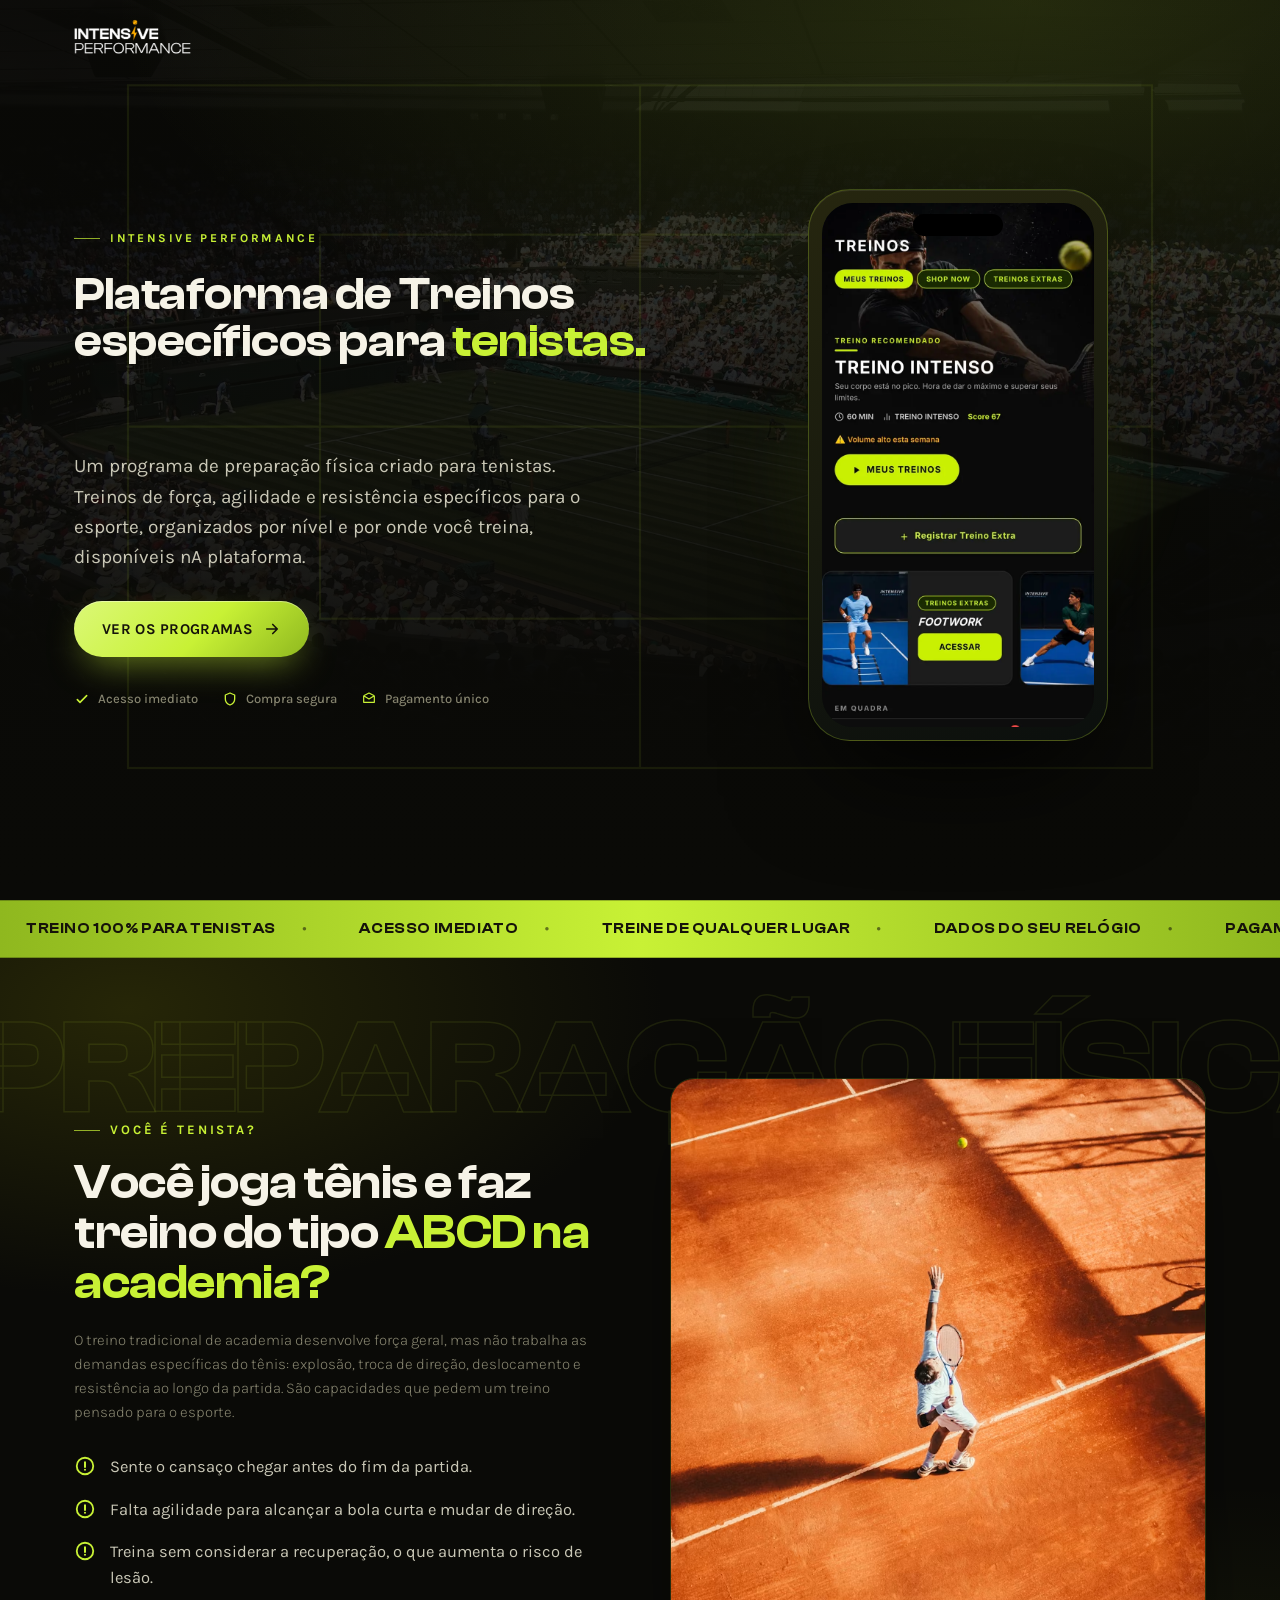
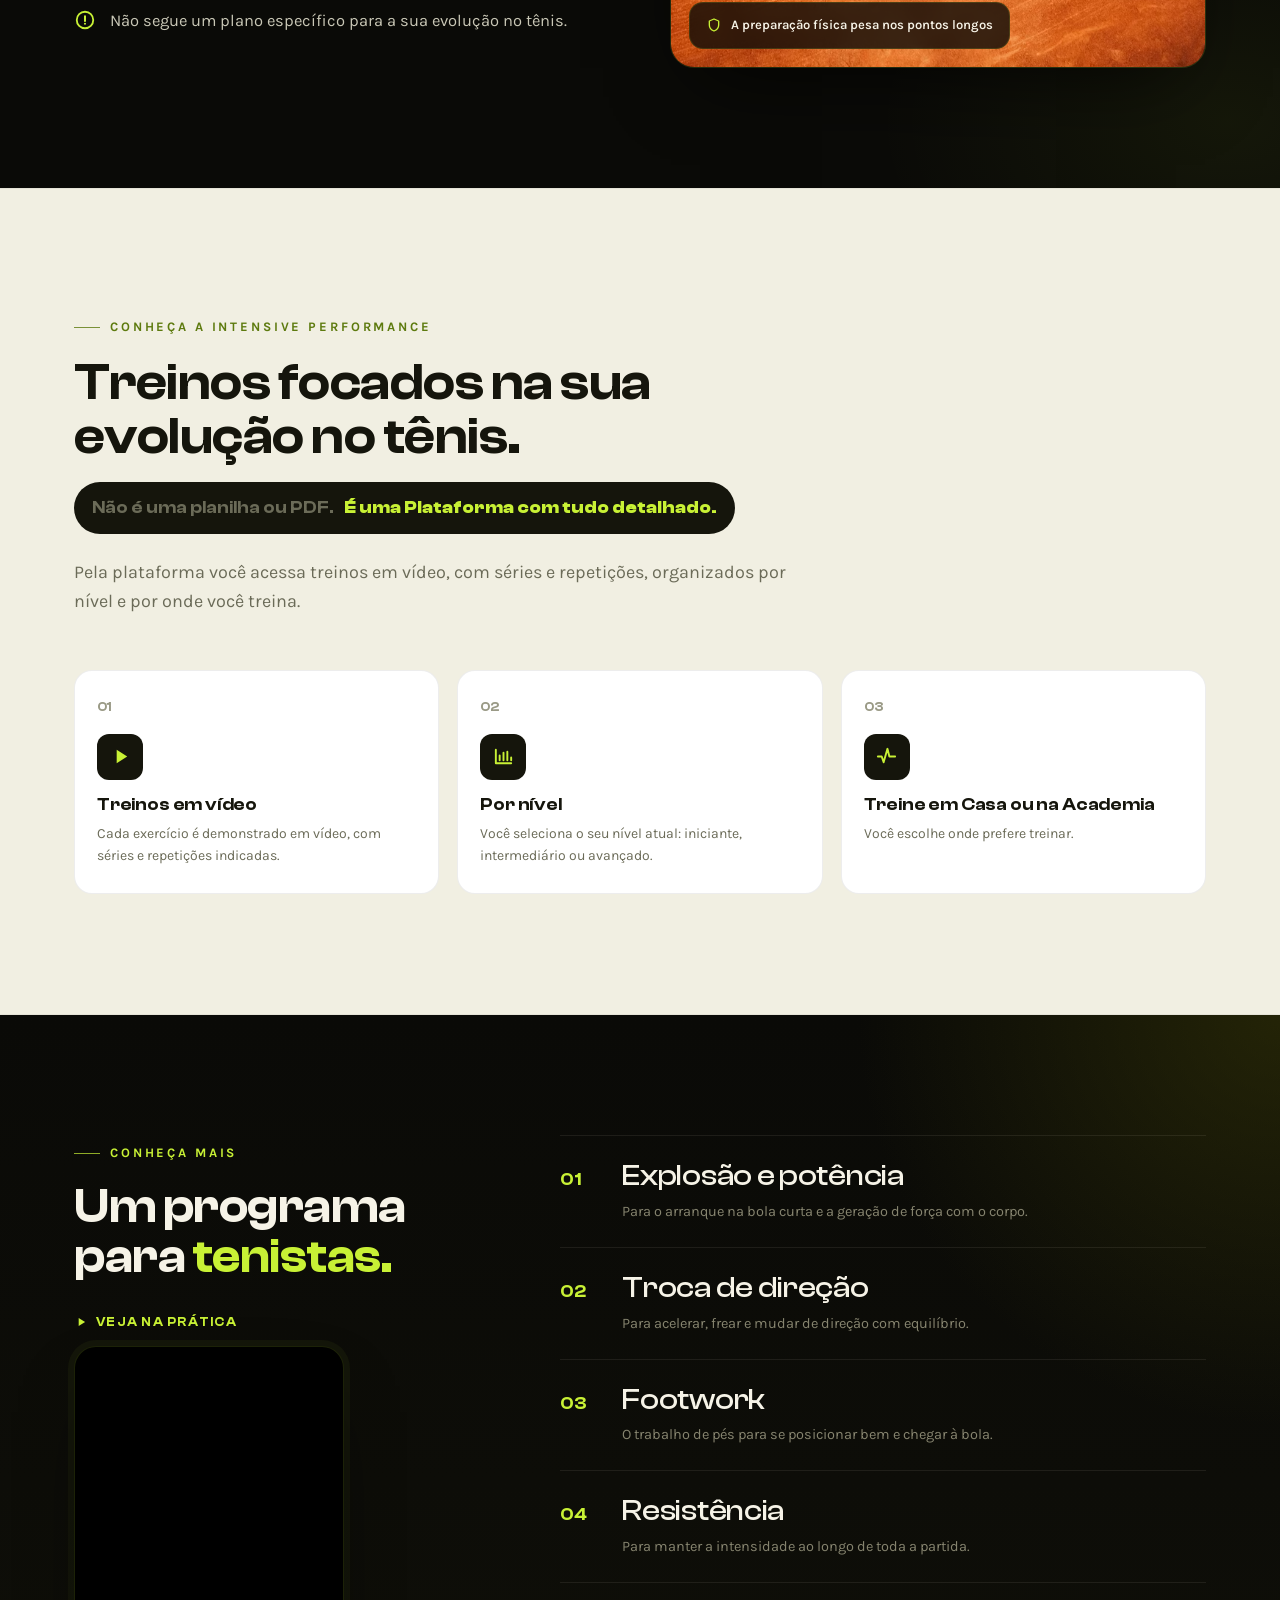
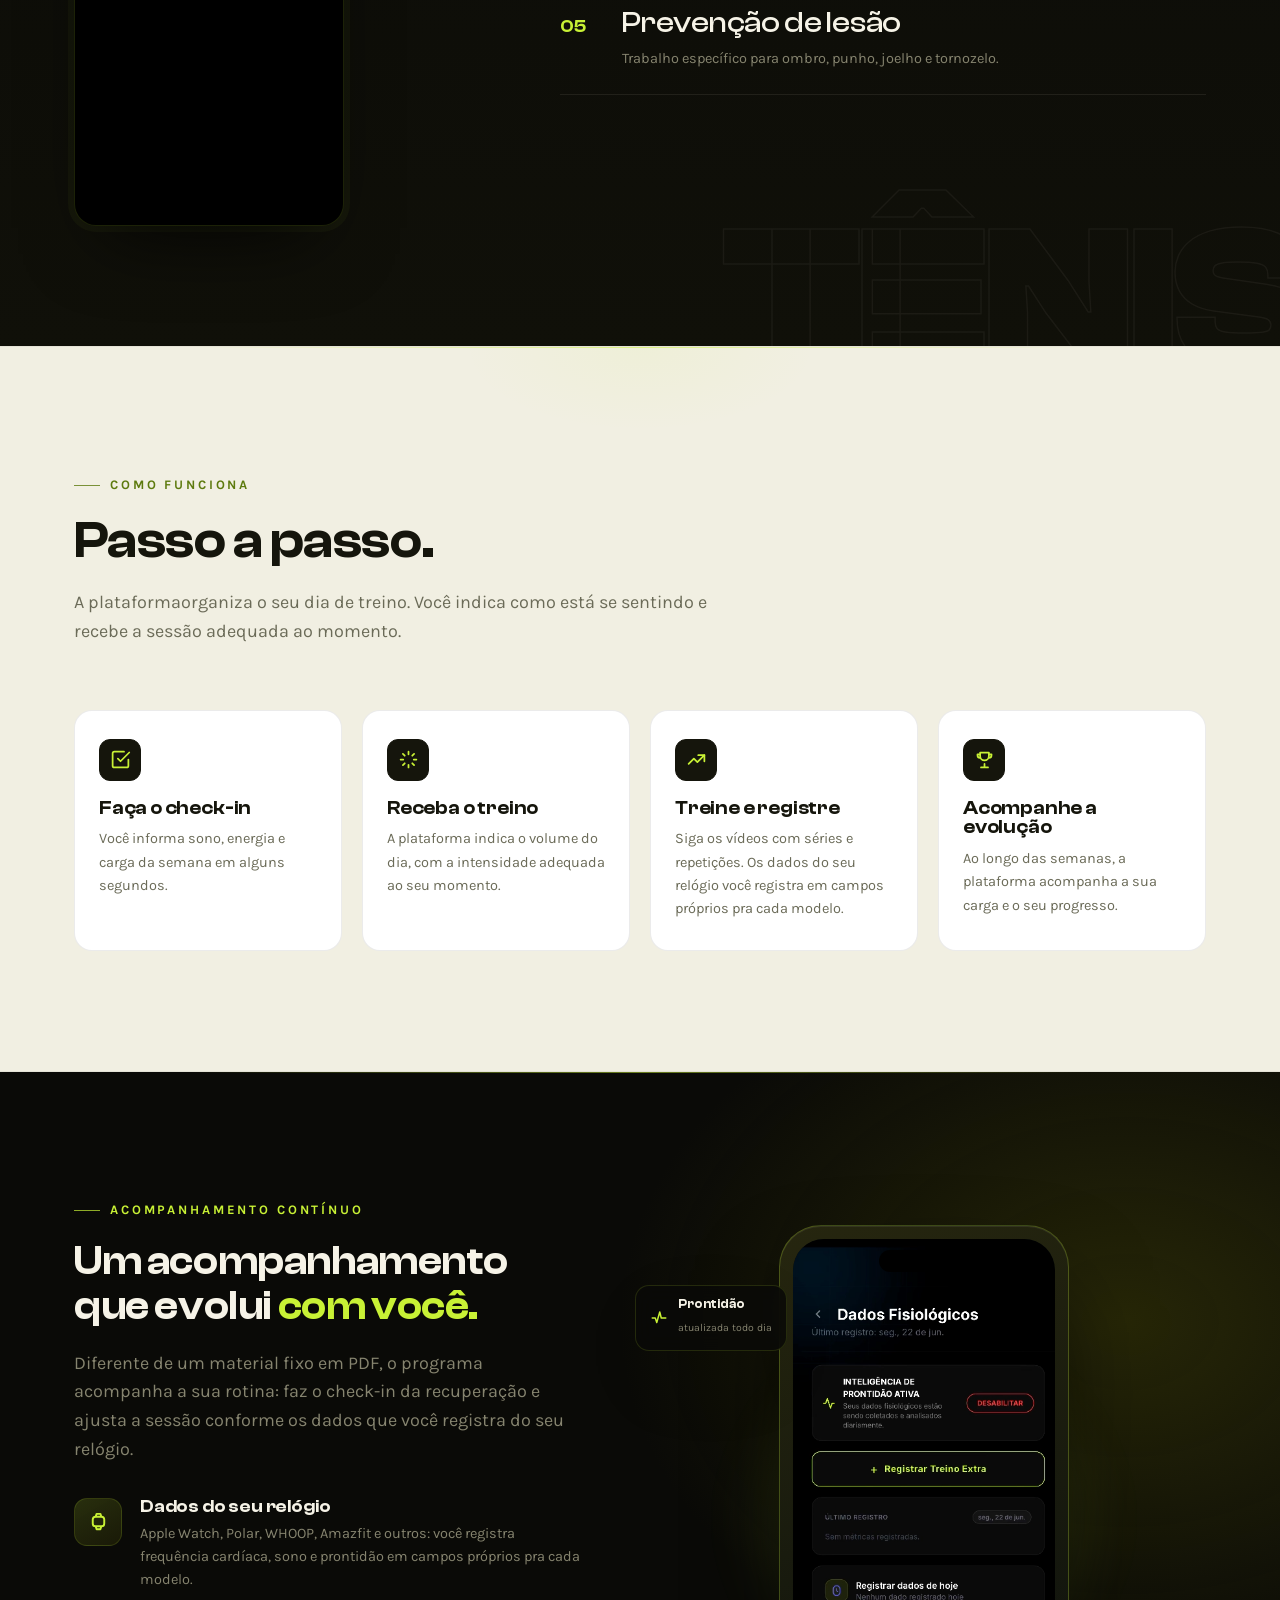
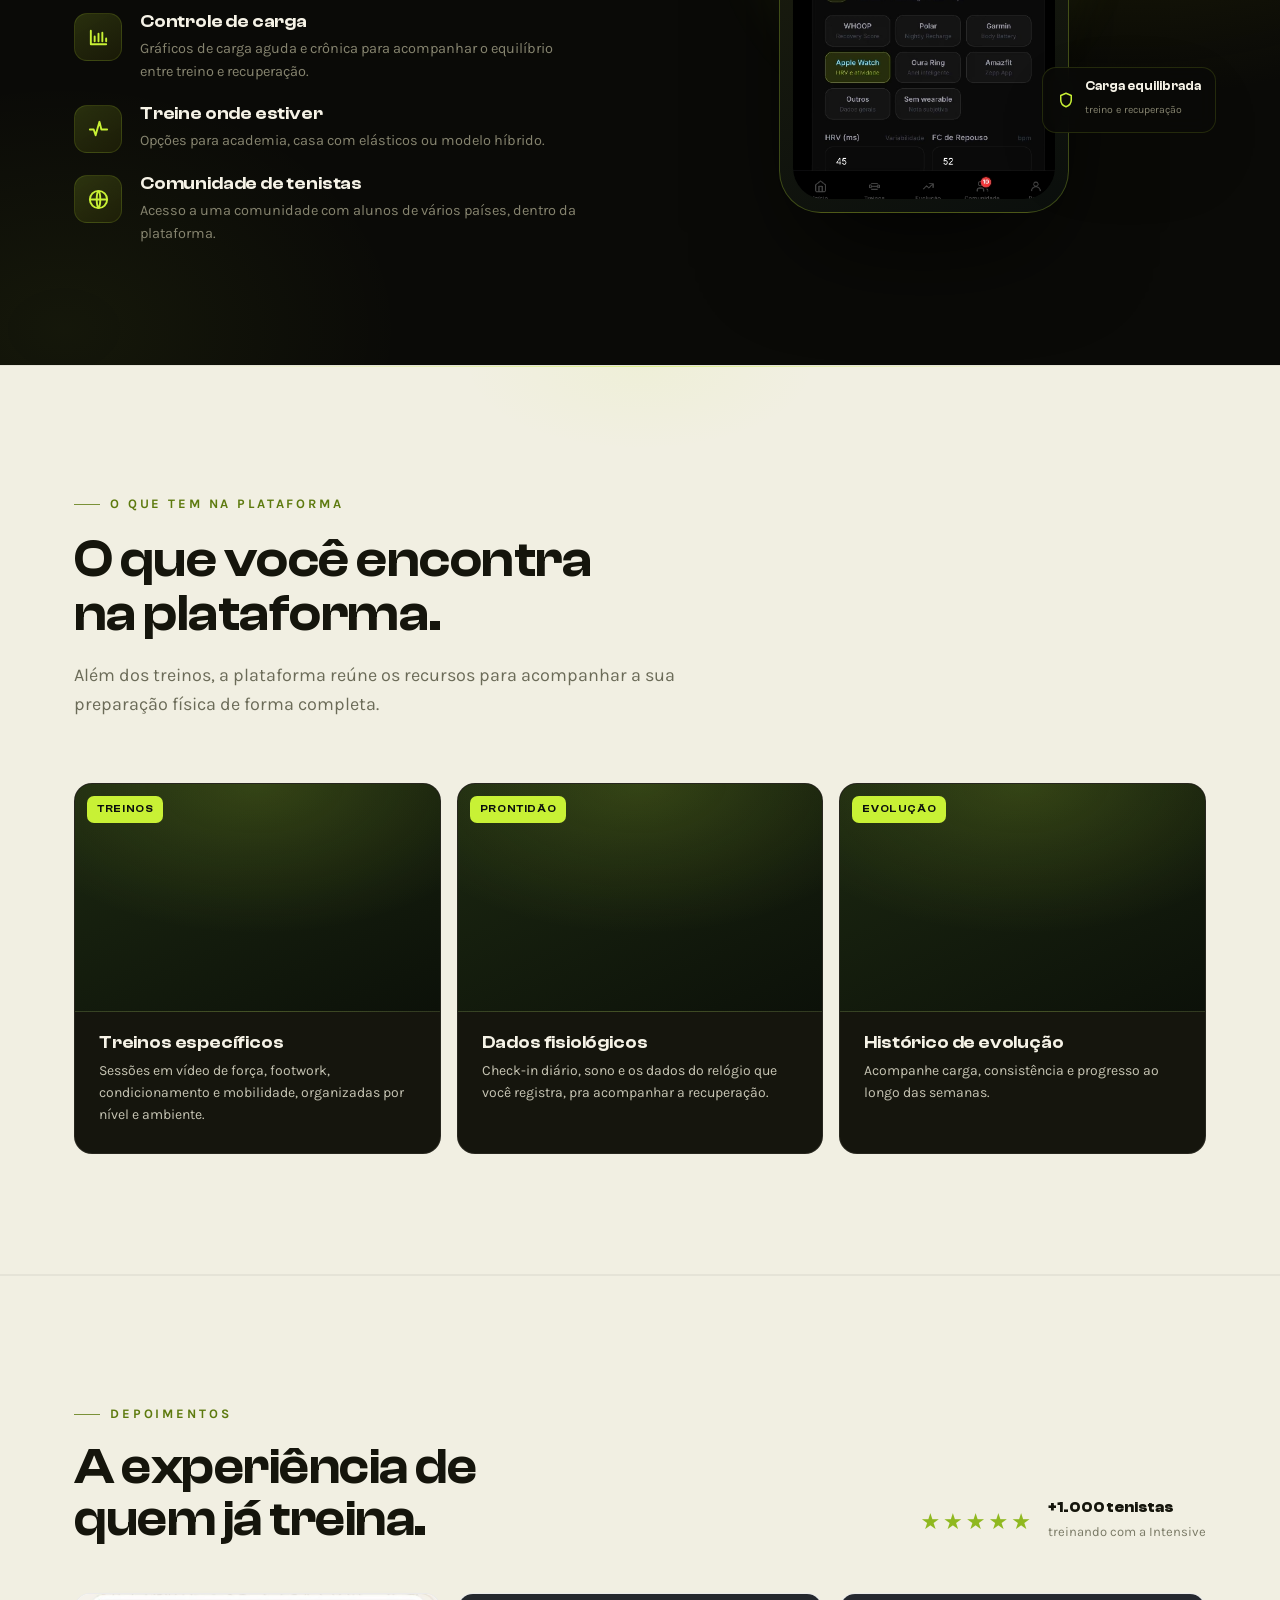
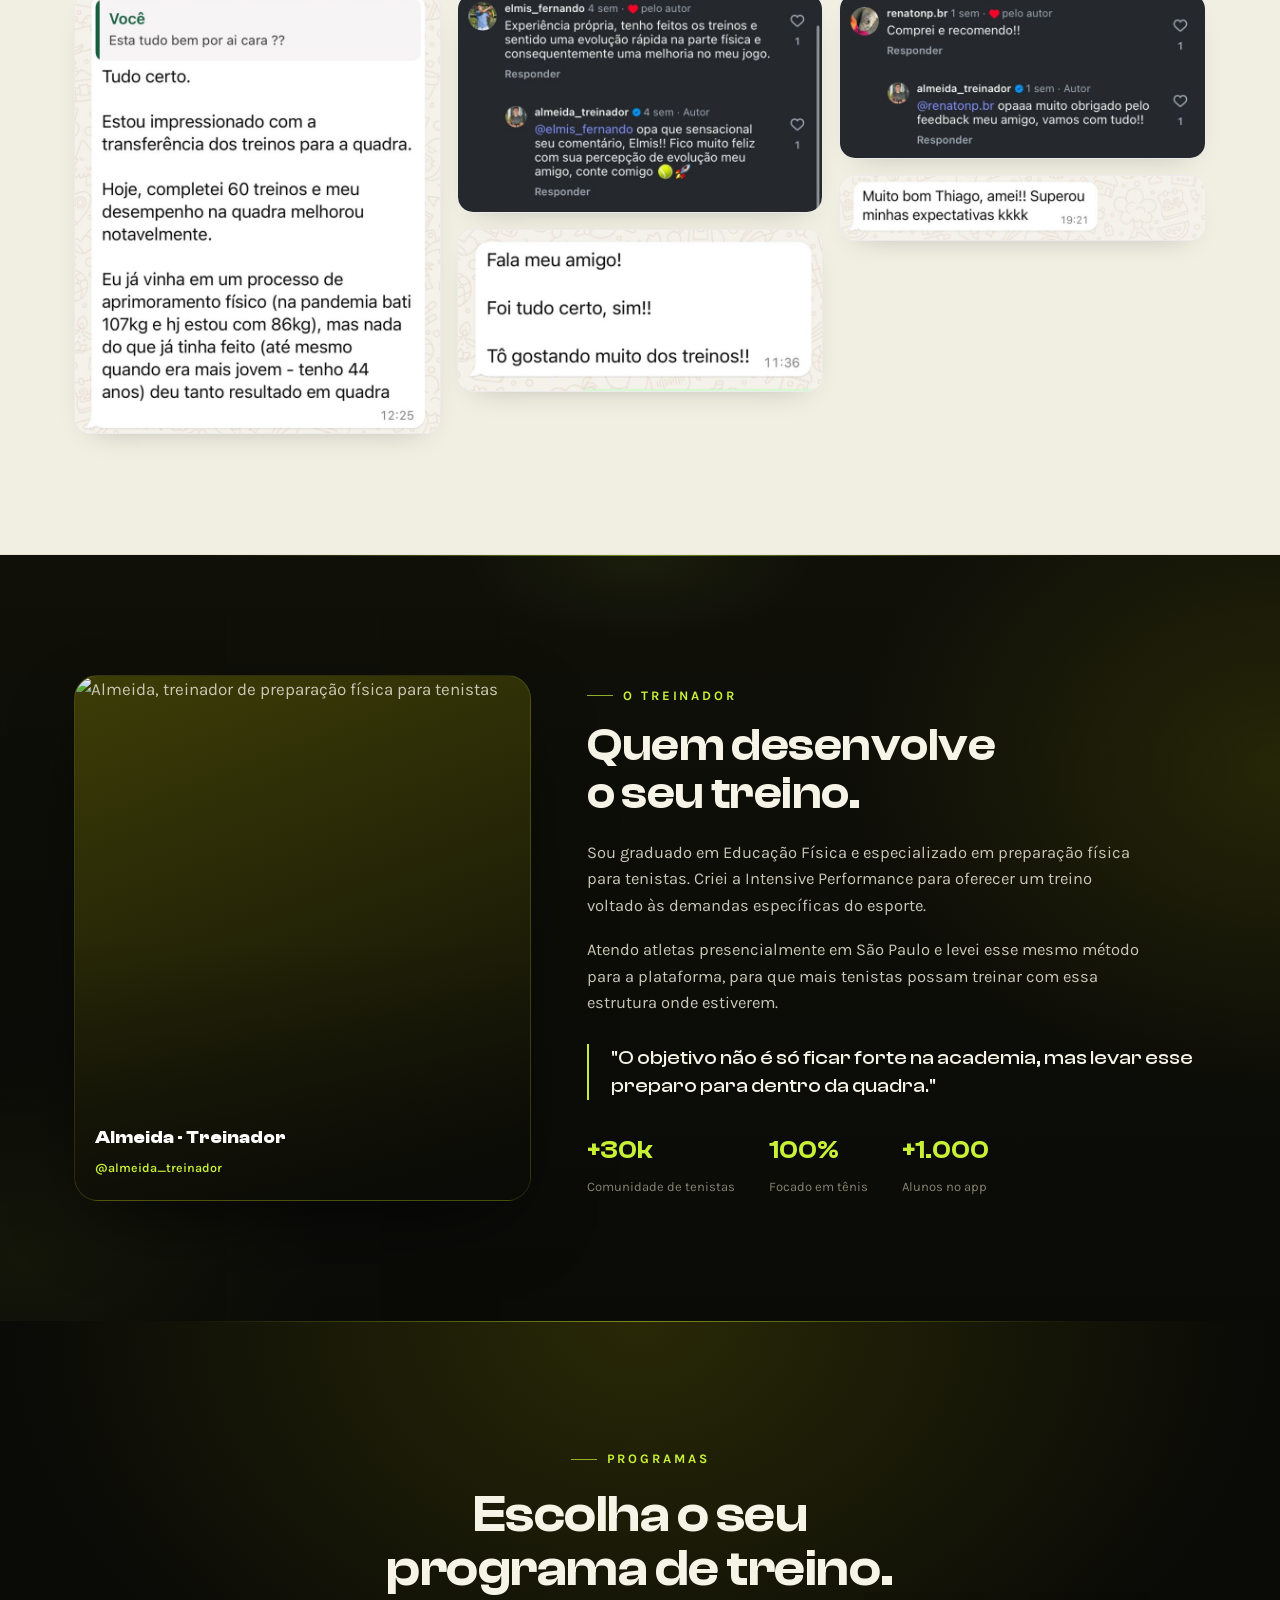
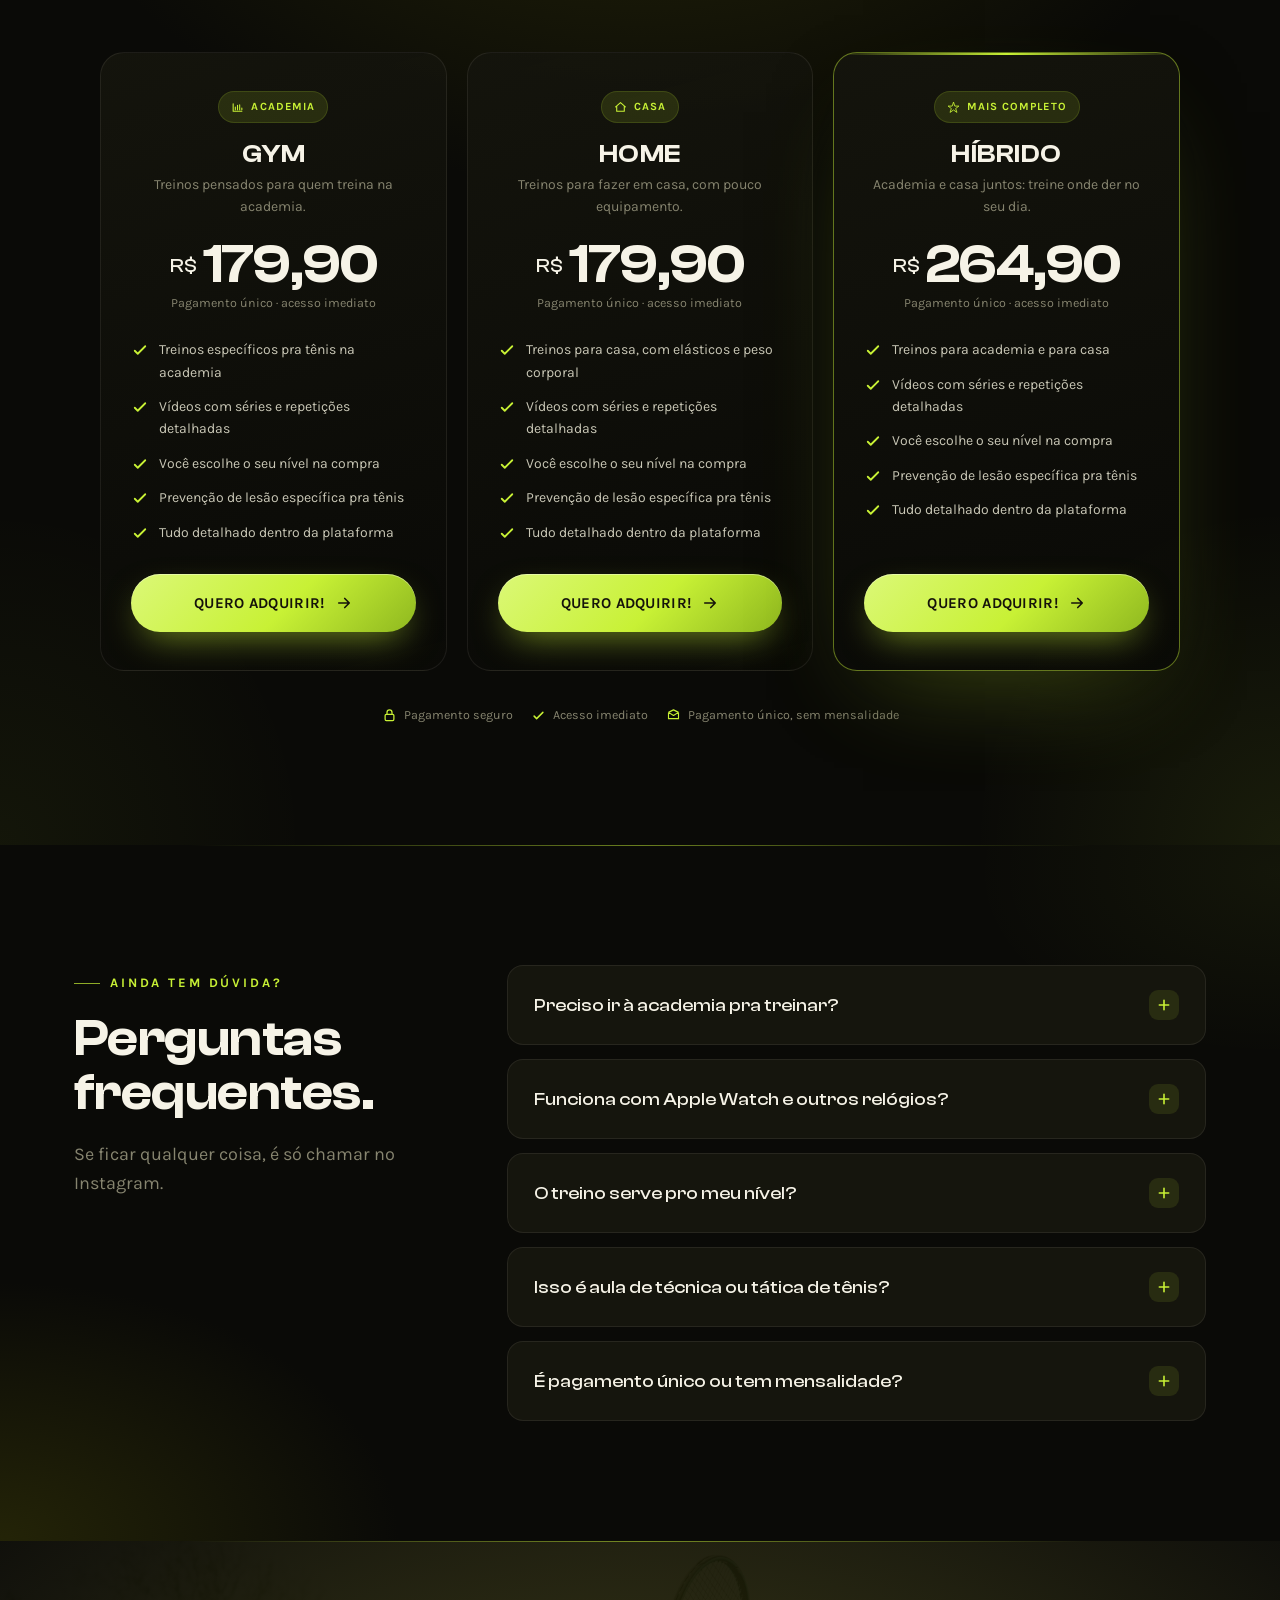
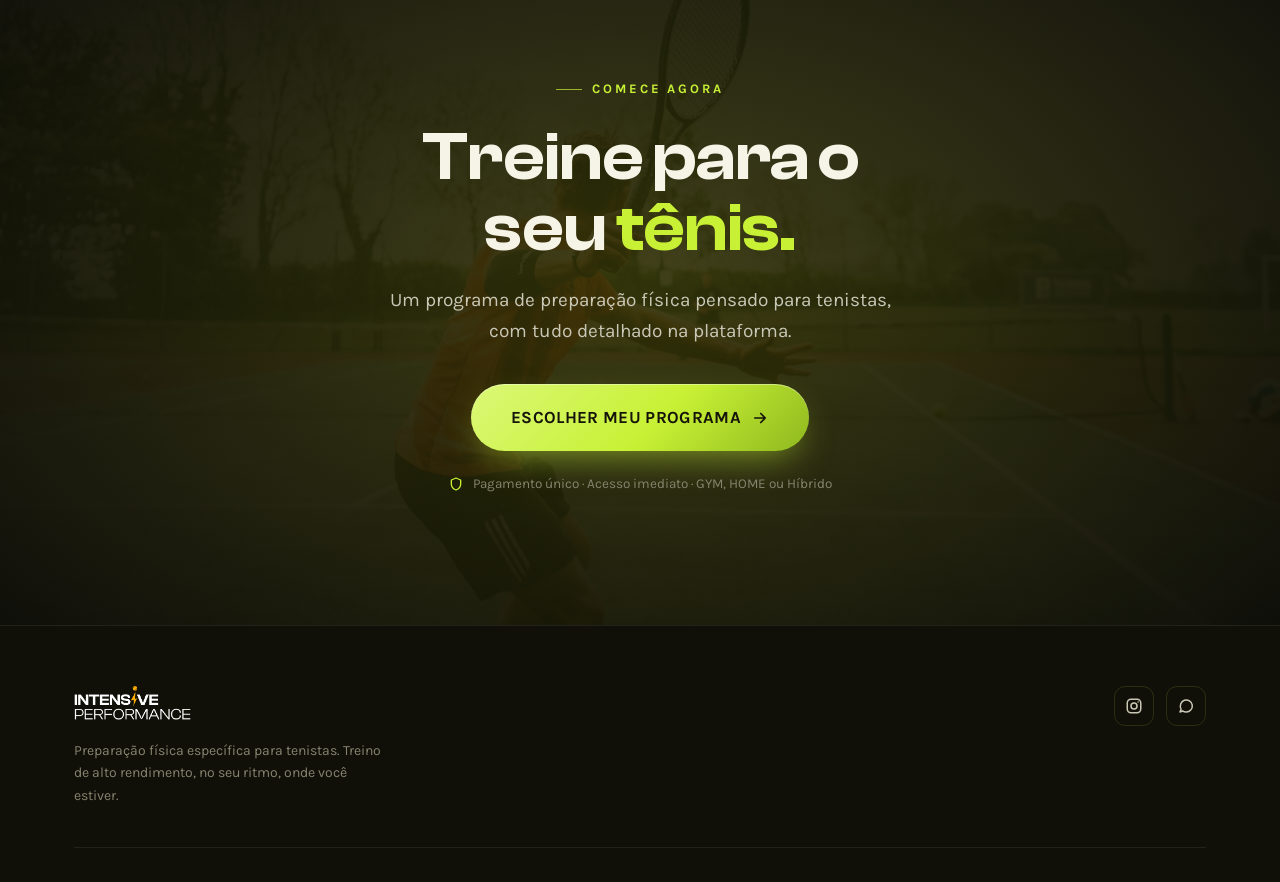
==== index.html @ e4427141 "images" ====
<!DOCTYPE html>
<html lang="pt-BR">
<head>
<meta charset="UTF-8" />
<meta name="viewport" content="width=device-width, initial-scale=1.0" />
<link rel="icon" href="/images/favicon.png">
<link rel="stylesheet" href="/fonts.css">

<!-- Meta Pixel Code -->
<script>
!function(f,b,e,v,n,t,s)
{if(f.fbq)return;n=f.fbq=function(){n.callMethod?
n.callMethod.apply(n,arguments):n.queue.push(arguments)};
if(!f._fbq)f._fbq=n;n.push=n;n.loaded=!0;n.version='2.0';
n.queue=[];t=b.createElement(e);t.async=!0;
t.src=v;s=b.getElementsByTagName(e)[0];
s.parentNode.insertBefore(t,s)}(window, document,'script',
'https://connect.facebook.net/en_US/fbevents.js');
fbq('init', '642305334541555');
fbq('track', 'PageView');
</script>
<noscript><img height="1" width="1" style="display:none"
src="https://www.facebook.com/tr?id=642305334541555&ev=PageView&noscript=1"
/></noscript>
<!-- End Meta Pixel Code -->

<!-- Clarity Pixel Code -->

<script type="text/javascript">
    (function(c,l,a,r,i,t,y){
        c[a]=c[a]||function(){(c[a].q=c[a].q||[]).push(arguments)};
        t=l.createElement(r);t.async=1;t.src="https://www.clarity.ms/tag/"+i;
        y=l.getElementsByTagName(r)[0];y.parentNode.insertBefore(t,y);
    })(window, document, "clarity", "script", "xi8t27ju77");
</script>

<!-- End Clarity Pixel Code -->


<!-- Google Tag Manager -->

<script>(function(w,d,s,l,i){w[l]=w[l]||[];w[l].push({'gtm.start':
new Date().getTime(),event:'gtm.js'});var f=d.getElementsByTagName(s)[0],
j=d.createElement(s),dl=l!='dataLayer'?'&l='+l:'';j.async=true;j.src=
'https://www.googletagmanager.com/gtm.js?id='+i+dl;f.parentNode.insertBefore(j,f);
})(window,document,'script','dataLayer','GTM-M5VV2GNW');</script>

<!-- End Google Tag Manager -->



<title>Intensive Performance | Preparação física específica para tenistas</title>

<meta name="description" content="Treino físico criado para tenistas. Programas para academia, casa ou híbrido, organizados por nível, nA plataforma. Compra única, acesso imediato." />

<!-- Open Graph -->
<meta property="og:title" content="Intensive Performance | Treino físico de tenista" />
<meta property="og:description" content="Treino físico para tenistas: escolha academia, casa ou híbrido e o seu nível. Tudo detalhado nA plataforma, com compra única." />
<meta property="og:type" content="website" />
<style>
/* ============================================================
   TOKENS
============================================================ */
:root{
  --ink:#0A0A07;
  --ink-2:#101009;
  --card:#15150D;
  --olive:#3D3D07;
  --olive-2:#272706;
  --gold:#C8F135;
  --gold-2:#DBF877;
  --gold-deep:#8FB81F;
  --cream:#F6F3E7;
  --text:#C9C7B6;
  --muted:#86846F;
  --line:rgba(200,241,53,.14);
  --line-soft:rgba(246,243,231,.08);
  --shadow:0 30px 80px -30px rgba(0,0,0,.8);
  --r:18px;
  --maxw:1180px;
}

*{margin:0;padding:0;box-sizing:border-box}
html{scroll-behavior:smooth;-webkit-text-size-adjust:100%}
body{
  background:var(--ink);
  color:var(--text);
  font-family:"Karla",system-ui,sans-serif;
  font-size:17px;
  line-height:1.6;
  overflow-x:hidden;
  -webkit-font-smoothing:antialiased;
}
img{display:block;max-width:100%}
a{color:inherit;text-decoration:none}
h1,h2,h3,h4{font-family:"Clash Display",sans-serif;color:var(--cream);line-height:1.04;letter-spacing:-.01em;font-weight:600}
.gold{color:var(--gold)}
::selection{background:var(--gold);color:#000}

/* ============================================================
   LAYOUT HELPERS
============================================================ */
.wrap{width:100%;max-width:var(--maxw);margin:0 auto;padding:0 24px}
.eyebrow{
  font-family:"Karla",sans-serif;font-weight:700;font-size:13px;
  letter-spacing:.22em;text-transform:uppercase;color:var(--gold);
  display:inline-flex;align-items:center;gap:10px;
}
.eyebrow::before{content:"";width:26px;height:1px;background:var(--gold);opacity:.7}
.section{padding:120px 0;position:relative}
.lead{color:var(--muted);font-size:18px;max-width:560px}

/* ============================================================
   BUTTONS
============================================================ */
.btn{
  display:inline-flex;align-items:center;gap:10px;
  font-family:"Karla",sans-serif;font-weight:700;font-size:15px;
  letter-spacing:.02em;padding:16px 28px;border-radius:100px;
  cursor:pointer;border:none;transition:transform .25s ease,box-shadow .25s ease,background .25s ease;
  text-transform:uppercase;
}
.btn-primary{
  background:linear-gradient(135deg,var(--gold-2),var(--gold) 55%,var(--gold-deep));
  color:#15130A;box-shadow:0 14px 36px -12px rgba(200,241,53,.6),inset 0 1px 0 rgba(255,255,255,.4);
}
.btn-primary:hover{transform:translateY(-3px);box-shadow:0 22px 48px -14px rgba(200,241,53,.75),inset 0 1px 0 rgba(255,255,255,.5)}
.btn-ghost{background:rgba(246,243,231,.04);color:var(--cream);border:1px solid var(--line)}
.btn-ghost:hover{background:rgba(246,243,231,.08);border-color:var(--gold)}
.btn svg{width:18px;height:18px}

/* ============================================================
   HEADER
============================================================ */
header{
  position:fixed;top:0;left:0;right:0;z-index:100;
  transition:background .3s ease,backdrop-filter .3s ease,border-color .3s ease;
  border-bottom:1px solid transparent;
}
header.scrolled{
  background:rgba(10,10,7,.82);backdrop-filter:blur(14px);
  border-bottom:1px solid var(--line);
}
.nav{display:flex;align-items:center;justify-content:space-between;height:78px}
.logo{display:flex;align-items:center;gap:11px;font-family:"Clash Display";font-weight:600;font-size:19px;color:var(--cream);letter-spacing:.01em}
.logo-img{height:38px;width:auto;display:block}
.logo-fallback{flex-direction:column;line-height:1.05}
.logo .mark{
  width:34px;height:34px;border-radius:9px;display:grid;place-items:center;
  background:linear-gradient(135deg,var(--gold-2),var(--gold-deep));
}
.logo .mark svg{width:18px;height:18px}
.logo small{display:block;font-family:"Karla";font-weight:700;font-size:9px;letter-spacing:.28em;color:var(--gold);text-transform:uppercase;margin-top:-2px}
.nav-links{display:flex;align-items:center;gap:34px}
.nav-links a{font-size:14.5px;font-weight:500;color:var(--text);transition:color .2s}
.nav-links a:hover{color:var(--gold)}
.nav-cta{display:flex;align-items:center;gap:14px}
.burger{display:none;background:none;border:none;cursor:pointer;width:42px;height:42px;color:var(--cream)}
.burger svg{width:26px;height:26px}

/* ============================================================
   HERO
============================================================ */
/* mobile-first base */
.hero{position:relative;overflow:hidden;padding:104px 0 58px}
.hero-bg{position:absolute;inset:0;z-index:0}
.hero-bg img{width:100%;height:100%;object-fit:cover;object-position:center 28%;opacity:.32}
.hero-bg::after{
  content:"";position:absolute;inset:0;
  background:
    radial-gradient(130% 80% at 80% 0%,rgba(200,241,53,.14),transparent 55%),
    linear-gradient(180deg,rgba(10,10,7,.74) 0%,rgba(10,10,7,.52) 32%,rgba(10,10,7,.96) 84%,var(--ink) 100%);
}
/* court line texture */
.court-lines{position:absolute;inset:0;z-index:1;opacity:.08;pointer-events:none}
.hero-inner{position:relative;z-index:3;width:100%}
.hero-grid{display:grid;grid-template-columns:1fr;grid-template-areas:"head" "phone" "sub";gap:34px}
.hero-head{grid-area:head}
.hero-phone-wrap{grid-area:phone}
.hero-sub{grid-area:sub}
.hero .eyebrow{font-size:12px}
.hero h1{font-size:clamp(33px,8.6vw,44px);font-weight:600;color:var(--cream);margin:16px 0 0;line-height:1.04}
.hero h1 .gold{font-weight:600}
.hero p.sub{margin-top:18px;font-size:16.5px;color:var(--text);max-width:540px}
.hero-actions{display:none;flex-direction:column;gap:12px;margin-top:28px}
.hero-actions .btn{justify-content:center;width:100%}
.hero-trust{display:flex;flex-wrap:wrap;gap:13px 22px;margin-top:26px}
.hero-trust span{display:flex;align-items:center;gap:8px;font-size:13px;color:var(--muted);font-weight:500}
.hero-trust svg{width:16px;height:16px;color:var(--gold)}

/* hero phone (app preview) */
.hero-phone-wrap{position:relative;display:flex;justify-content:flex-start;align-items:center}
.hero-phone-wrap .glow{position:absolute;width:320px;height:320px;border-radius:50%;background:radial-gradient(circle,rgba(200,241,53,.24),transparent 65%);filter:blur(24px);z-index:0}
.hero-phone-wrap .phone{width:272px}
.hero-phone-wrap .phone-screen{height:524px}
.phone-media{position:absolute;inset:0;width:100%;height:100%;object-fit:cover;background:#0B0F0D;border-radius:31px}

/* app HOME screen */
.hs-pad{padding:42px 16px 18px}
.hs-head{display:flex;align-items:center;justify-content:space-between;margin-bottom:16px}
.hs-head .u{display:flex;align-items:center;gap:9px}
.hs-head .av{width:34px;height:34px;border-radius:50%;background:linear-gradient(135deg,var(--gold-2),var(--gold-deep))}
.hs-head .u b{font-size:13px;color:#fff;font-family:"Clash Display";display:block;line-height:1.2}
.hs-head .u small{font-size:10px;color:#6f7a6c}
.hs-head .lvl{font-size:9.5px;color:#0B0F0D;font-weight:800;background:#C8F135;padding:5px 9px;border-radius:8px;letter-spacing:.05em}
.hs-today{background:linear-gradient(150deg,#182410,#0d130c);border:1px solid rgba(200,241,53,.2);border-radius:18px;padding:16px;margin-bottom:12px}
.hs-today .tg{display:inline-flex;align-items:center;gap:6px;font-size:9px;font-weight:800;letter-spacing:.08em;text-transform:uppercase;color:#0B0F0D;background:#C8F135;padding:4px 8px;border-radius:6px}
.hs-today h4{font-family:"Clash Display";color:#fff;font-size:18px;margin:12px 0 3px;font-weight:600}
.hs-today p{font-size:10.5px;color:#8a9580;margin-bottom:14px}
.hs-today .go{display:flex;align-items:center;justify-content:center;gap:8px;background:#C8F135;color:#0B0F0D;font-weight:800;font-size:12.5px;padding:11px;border-radius:11px}
.hs-today .go svg{width:15px;height:15px}
.hs-chips{display:flex;gap:7px;flex-wrap:wrap;margin-bottom:12px}
.hs-chips i{font-style:normal;font-size:10px;color:#c7d2b8;background:rgba(255,255,255,.045);border:1px solid rgba(255,255,255,.07);padding:7px 10px;border-radius:9px}
.hs-chips i.on{color:#0B0F0D;background:#C8F135;border-color:#C8F135;font-weight:700}
.hs-week{background:rgba(255,255,255,.035);border:1px solid rgba(255,255,255,.06);border-radius:13px;padding:13px}
.hs-week .wt{display:flex;justify-content:space-between;font-size:9px;color:#7c876f;text-transform:uppercase;letter-spacing:.06em;font-weight:700;margin-bottom:10px}
.hs-week .days{display:flex;justify-content:space-between;gap:5px}
.hs-week .days span{flex:1;text-align:center;font-size:8.5px;color:#6f7a6c}
.hs-week .days span b{display:block;width:100%;height:26px;border-radius:6px;margin-bottom:5px;background:rgba(255,255,255,.06)}
.hs-week .days span.done b{background:#C8F135}
.hs-week .days span.today b{background:rgba(200,241,53,.35);border:1px solid #C8F135}

/* hero desktop */
@media(min-width:880px){
  .hero{padding:0;min-height:100vh;display:flex;align-items:center}
  .hero-grid{grid-template-columns:1.08fr .92fr;grid-template-areas:"head phone" "sub phone";column-gap:54px;row-gap:0;align-items:center;padding-top:90px;padding-bottom:60px}
  .hero-phone-wrap{justify-content:center;align-self:center}
  .hero h1{font-size:clamp(46px,3.1vw,72px);margin-top:22px}
  .hero p.sub{font-size:19px;margin-top:22px}
  .hero-actions{display:flex;flex-direction:row;gap:16px}
  .hero-actions .btn{width:auto}
  .hero-trust{gap:24px;margin-top:32px}
  .hero-phone-wrap .glow{width:440px;height:440px}
  .hero-phone-wrap .phone{width:300px}
}

/* ============================================================
   MARQUEE
============================================================ */
.marquee{background:linear-gradient(90deg,var(--gold-deep),var(--gold) 50%,var(--gold-deep));overflow:hidden;border-top:1px solid rgba(0,0,0,.25);border-bottom:1px solid rgba(0,0,0,.25)}
.marquee-track{display:flex;gap:0;white-space:nowrap;animation:scroll 32s linear infinite;will-change:transform}
.marquee-track span{font-family:"Clash Display";font-weight:600;font-size:15px;letter-spacing:.04em;color:#15130A;text-transform:uppercase;padding:16px 26px;display:flex;align-items:center;gap:26px}
.marquee-track span::after{content:"●";font-size:8px;opacity:.55}
@keyframes scroll{to{transform:translateX(-50%)}}

/* ============================================================
   STATS BAND
============================================================ */
.stats{position:relative;overflow:hidden;
  background:
    radial-gradient(60% 130% at 50% 0%,rgba(200,241,53,.07),transparent 55%),
    linear-gradient(180deg,var(--ink),var(--ink-2));
  border-bottom:1px solid var(--line-soft);}
.stats .wrap{display:grid;grid-template-columns:repeat(4,1fr);gap:30px;padding-top:70px;padding-bottom:70px}
.stat{position:relative;padding-left:22px}
.stat::before{content:"";position:absolute;left:0;top:6px;bottom:6px;width:2px;background:linear-gradient(var(--gold),transparent)}
.stat b{font-family:"Clash Display";font-size:clamp(38px,4.6vw,56px);color:var(--cream);font-weight:600;display:block;line-height:1}
.stat span{display:block;margin-top:8px;font-size:14px;color:var(--gold);font-weight:600}
.stat small{display:block;margin-top:4px;font-size:13px;color:var(--muted)}

/* ============================================================
   GENERIC SECTION HEAD
============================================================ */
.sec-head{max-width:680px;margin-bottom:64px}
.sec-head h2{font-size:clamp(32px,4.4vw,52px);margin-top:18px}
.sec-head p{margin-top:20px;color:var(--muted);font-size:18px}

/* ============================================================
   PAIN / CONEXÃO
============================================================ */
.pain{position:relative;overflow:hidden;
  background:
    radial-gradient(72% 60% at 10% 6%,rgba(61,61,7,.55),transparent 58%),
    radial-gradient(46% 48% at 96% 92%,rgba(200,241,53,.06),transparent 60%),
    var(--ink);}
.pain-grid{display:grid;grid-template-columns:1fr 1fr;gap:60px;align-items:center}
.pain-list{list-style:none;margin-top:30px;display:grid;gap:16px}
.pain-list li{display:flex;gap:14px;align-items:flex-start;font-size:16.5px;color:var(--text)}
.pain-list li svg{width:22px;height:22px;color:var(--gold);flex-shrink:0;margin-top:1px}
.pain-photo{position:relative;border-radius:24px;overflow:hidden;border:1px solid var(--line);aspect-ratio:4/4.4;box-shadow:var(--shadow)}
.pain-photo img{width:100%;height:100%;object-fit:cover}
.pain-photo .tag{position:absolute;left:18px;bottom:18px;background:rgba(10,10,7,.78);backdrop-filter:blur(8px);border:1px solid var(--line);padding:12px 16px;border-radius:14px;font-size:13px;color:var(--cream);font-weight:600;display:flex;align-items:center;gap:9px}
.pain-photo .tag svg{width:16px;height:16px;color:var(--gold)}

/* ============================================================
   STEPS (tennis scoring motif)
============================================================ */
.steps{position:relative;overflow:hidden;
  background:
    radial-gradient(58% 72% at 100% 100%,rgba(61,61,7,.55),transparent 60%),
    radial-gradient(40% 40% at 4% 10%,rgba(200,241,53,.05),transparent 60%),
    linear-gradient(180deg,var(--ink-2),var(--ink));}
.steps-grid{display:grid;grid-template-columns:repeat(4,1fr);gap:20px}
.step{
  background:linear-gradient(160deg,var(--card),rgba(10,10,7,.6));
  border:1px solid var(--line);border-radius:var(--r);padding:28px 24px 30px;
  position:relative;overflow:hidden;transition:border-color .3s,transform .3s;
}
.step::after{content:"";position:absolute;inset:0;background:radial-gradient(120% 80% at 100% 0%,rgba(200,241,53,.12),transparent 55%);opacity:0;transition:opacity .3s}
.step:hover{transform:translateY(-6px);border-color:rgba(200,241,53,.4)}
.step:hover::after{opacity:1}
.step .score{font-family:"Clash Display";font-weight:600;font-size:40px;color:var(--gold);line-height:1;position:relative;z-index:1}
.step .ico{width:42px;height:42px;border-radius:11px;background:rgba(200,241,53,.1);border:1px solid var(--line);display:grid;place-items:center;margin:20px 0 18px;position:relative;z-index:1}
.step .ico svg{width:21px;height:21px;color:var(--gold)}
.step h3{font-size:19px;margin-bottom:9px;position:relative;z-index:1}
.step p{font-size:14.5px;color:var(--muted);position:relative;z-index:1}

/* ============================================================
   APP SHOWCASE
============================================================ */
.app{position:relative;background:
  radial-gradient(66% 70% at 88% 28%,rgba(61,61,7,.55),transparent 60%),
  radial-gradient(44% 46% at 5% 96%,rgba(200,241,53,.06),transparent 60%),
  var(--ink);overflow:hidden}
.app-grid{display:grid;grid-template-columns:.95fr 1.05fr;gap:0 56px;align-items:start;grid-template-areas:"copy phone" "feats phone"}
.app-copy{grid-area:copy}
.app-grid .phone-stage{grid-area:phone;align-self:center}
.app-feats{grid-area:feats;display:grid;gap:22px;margin-top:34px}
.app-title{font-size:clamp(30px,3.6vw,40px);line-height:1.12}
.app-feat{display:flex;gap:18px;align-items:flex-start}
.app-feat .fi{width:48px;height:48px;border-radius:13px;flex-shrink:0;display:grid;place-items:center;background:linear-gradient(150deg,rgba(200,241,53,.16),rgba(61,61,7,.3));border:1px solid var(--line)}
.app-feat .fi svg{width:23px;height:23px;color:var(--gold)}
.app-feat h3{font-size:18px;margin-bottom:5px}
.app-feat p{font-size:14.5px;color:var(--muted)}

/* phone */
.phone-stage{position:relative;display:flex;justify-content:center;align-items:center;min-height:560px}
.glow{position:absolute;width:420px;height:420px;border-radius:50%;background:radial-gradient(circle,rgba(200,241,53,.28),transparent 65%);filter:blur(20px);z-index:0}
.phone{
  position:relative;z-index:2;width:290px;border-radius:42px;padding:13px;
  background:linear-gradient(160deg,#26260f,#0B0F0D);
  border:1px solid rgba(200,241,53,.25);
  box-shadow:0 50px 110px -30px rgba(0,0,0,.85),inset 0 1px 0 rgba(255,255,255,.07);
}
.phone-screen{background:#0B0F0D;border-radius:31px;overflow:hidden;height:560px;position:relative}
.notch{position:absolute;top:11px;left:50%;transform:translateX(-50%);width:90px;height:22px;background:#000;border-radius:20px;z-index:5}
.scr-pad{padding:42px 18px 18px}
.scr-head{display:flex;align-items:center;justify-content:space-between;margin-bottom:18px}
.scr-head .u{display:flex;align-items:center;gap:9px}
.scr-head .av{width:34px;height:34px;border-radius:50%;background:linear-gradient(135deg,var(--gold-2),var(--gold-deep))}
.scr-head .u b{font-size:13px;color:#fff;font-family:"Clash Display";display:block;line-height:1.2}
.scr-head .u small{font-size:10px;color:#6f7a6c}
.scr-head .bell{width:32px;height:32px;border-radius:10px;background:rgba(255,255,255,.05);display:grid;place-items:center}
.scr-head .bell svg{width:15px;height:15px;color:#C8F135}
.ring-card{background:linear-gradient(150deg,#182410,#0d130c);border:1px solid rgba(200,241,53,.18);border-radius:16px;padding:16px;display:flex;align-items:center;gap:16px;margin-bottom:13px}
.ring{position:relative;width:62px;height:62px;flex-shrink:0}
.ring svg{transform:rotate(-90deg)}
.ring .val{position:absolute;inset:0;display:grid;place-items:center;font-family:"Clash Display";font-weight:600;font-size:18px;color:#C8F135}
.ring-card .meta b{font-size:12.5px;color:#fff;font-family:"Clash Display";display:block;margin-bottom:3px}
.ring-card .meta span{font-size:10.5px;color:#7c876f;line-height:1.45;display:block}
.wear-row{display:grid;grid-template-columns:1fr 1fr;gap:9px;margin-bottom:13px}
.wear{background:rgba(255,255,255,.035);border:1px solid rgba(255,255,255,.06);border-radius:13px;padding:12px}
.wear .wt{display:flex;align-items:center;gap:6px;font-size:9.5px;color:#7c876f;text-transform:uppercase;letter-spacing:.06em;font-weight:700;margin-bottom:7px}
.wear .wt svg{width:12px;height:12px;color:#C8F135}
.wear b{font-family:"Clash Display";font-size:20px;color:#fff;font-weight:600}
.wear b small{font-size:11px;color:#7c876f;font-weight:400}
.chart{background:rgba(255,255,255,.035);border:1px solid rgba(255,255,255,.06);border-radius:13px;padding:13px}
.chart .ct{font-size:9.5px;color:#7c876f;text-transform:uppercase;letter-spacing:.06em;font-weight:700;margin-bottom:10px;display:flex;justify-content:space-between}
.bars{display:flex;align-items:flex-end;gap:6px;height:54px}
.bars i{flex:1;background:linear-gradient(180deg,#C8F135,rgba(200,241,53,.25));border-radius:4px 4px 2px 2px;opacity:.9}
.float-badge{
  position:absolute;z-index:3;background:rgba(10,10,7,.86);backdrop-filter:blur(10px);
  border:1px solid var(--line);border-radius:14px;padding:11px 14px;display:flex;align-items:center;gap:10px;
  box-shadow:var(--shadow);
}
.float-badge svg{width:18px;height:18px;color:var(--gold)}
.float-badge b{font-size:12.5px;color:var(--cream);font-family:"Clash Display";font-weight:600;display:block;line-height:1.2}
.float-badge small{font-size:10.5px;color:var(--muted)}
.fb-1{top:60px;left:-6px}
.fb-2{bottom:80px;right:-10px}

/* ============================================================
   PILLARS
============================================================ */
.pillars{position:relative;overflow:hidden;
  background:
    radial-gradient(56% 60% at 6% 4%,rgba(61,61,7,.5),transparent 58%),
    radial-gradient(42% 46% at 98% 96%,rgba(200,241,53,.05),transparent 60%),
    linear-gradient(180deg,var(--ink),var(--ink-2));}
.pillars-grid{display:grid;grid-template-columns:repeat(3,1fr);gap:20px}
.pillar{background:var(--card);border:1px solid var(--line-soft);border-radius:var(--r);padding:30px;transition:border-color .3s,transform .3s}
.pillar:hover{border-color:rgba(200,241,53,.35);transform:translateY(-5px)}
.pillar .pi{width:50px;height:50px;border-radius:13px;background:rgba(200,241,53,.1);display:grid;place-items:center;margin-bottom:20px}
.pillar .pi svg{width:24px;height:24px;color:var(--gold)}
.pillar h3{font-size:19px;margin-bottom:10px}
.pillar p{font-size:14.5px;color:var(--muted)}

/* ============================================================
   PRICING
============================================================ */
.pricing{position:relative;background:
  radial-gradient(82% 70% at 50% 0%,rgba(61,61,7,.6),transparent 60%),
  radial-gradient(40% 50% at 100% 100%,rgba(200,241,53,.08),transparent 60%),
  radial-gradient(40% 50% at 0% 100%,rgba(200,241,53,.05),transparent 60%),
  var(--ink);}
.price-card{
  max-width:560px;margin:0 auto;position:relative;text-align:center;
  background:linear-gradient(165deg,rgba(21,21,13,.95),rgba(10,10,7,.9));
  border:1px solid rgba(200,241,53,.3);border-radius:26px;padding:48px 44px;
  box-shadow:0 50px 120px -40px rgba(200,241,53,.35),var(--shadow);overflow:hidden;
}
.price-card::before{content:"";position:absolute;top:-1px;left:0;right:0;height:3px;background:linear-gradient(90deg,transparent,var(--gold),transparent)}
.price-flag{display:inline-flex;align-items:center;gap:8px;background:rgba(200,241,53,.12);border:1px solid var(--line);color:var(--gold);font-size:12px;font-weight:700;letter-spacing:.1em;text-transform:uppercase;padding:7px 14px;border-radius:100px}
.price-flag svg{width:14px;height:14px}
.price-card h3{font-size:28px;margin:22px 0 6px}
.price-card .sub{color:var(--muted);font-size:15.5px;margin-bottom:28px}
.price-amount{display:flex;align-items:flex-end;justify-content:center;gap:8px;margin-bottom:6px}
.price-amount .cur{font-family:"Clash Display";font-size:24px;color:var(--cream);font-weight:500;margin-bottom:8px}
.price-amount .num{font-family:"Clash Display";font-size:72px;color:var(--cream);font-weight:600;line-height:.9;letter-spacing:-.02em}
.price-amount .per{color:var(--muted);font-size:16px;margin-bottom:10px}
.price-note{font-size:13.5px;color:var(--muted);margin-bottom:30px}
.price-list{list-style:none;display:grid;gap:14px;margin-bottom:34px;justify-items:center}
.price-list li{display:flex;align-items:flex-start;gap:12px;font-size:15.5px;color:var(--text);text-align:left}
.price-list li svg{width:20px;height:20px;color:var(--gold);flex-shrink:0;margin-top:2px}
.price-card .btn{width:100%;justify-content:center;font-size:16px;padding:19px}
.price-secure{display:flex;align-items:center;justify-content:center;gap:18px;margin-top:20px;flex-wrap:wrap}
.price-secure span{display:flex;align-items:center;gap:7px;font-size:12.5px;color:var(--muted)}
.price-secure svg{width:15px;height:15px;color:var(--gold)}

/* 3 planos (compra única) */
.plans-grid{display:grid;grid-template-columns:repeat(3,1fr);gap:20px;max-width:1080px;margin:0 auto;align-items:stretch}
.plan-card{position:relative;display:flex;flex-direction:column;text-align:center;
  background:linear-gradient(165deg,rgba(21,21,13,.95),rgba(10,10,7,.9));
  border:1px solid var(--line-soft);border-radius:24px;padding:38px 30px;
  transition:border-color .3s,transform .3s;overflow:hidden}
.plan-card:hover{transform:translateY(-6px);border-color:rgba(200,241,53,.35)}
.plan-card.featured{border-color:rgba(200,241,53,.45);box-shadow:0 44px 110px -44px rgba(200,241,53,.32),var(--shadow)}
.plan-card.featured::before{content:"";position:absolute;top:-1px;left:0;right:0;height:3px;background:linear-gradient(90deg,transparent,var(--gold),transparent)}
.plan-flag{display:inline-flex;align-self:center;align-items:center;gap:7px;background:rgba(200,241,53,.12);border:1px solid var(--line);color:var(--gold);font-size:11px;font-weight:700;letter-spacing:.1em;text-transform:uppercase;padding:6px 12px;border-radius:100px;margin-bottom:18px}
.plan-flag svg{width:13px;height:13px}
.plan-card h3{font-size:26px;letter-spacing:.02em;margin-bottom:6px}
.plan-card .psub{color:var(--muted);font-size:14px;margin-bottom:22px;min-height:40px}
.plan-amount{display:flex;align-items:flex-end;justify-content:center;gap:6px;margin-bottom:4px}
.plan-amount .cur{font-family:"Clash Display";font-size:20px;color:var(--cream);font-weight:500;margin-bottom:7px}
.plan-amount .num{font-family:"Clash Display";font-size:54px;color:var(--cream);font-weight:600;line-height:.9;letter-spacing:-.02em}
.plan-note{font-size:12.5px;color:var(--muted);margin-bottom:26px}
.plan-list{list-style:none;display:grid;gap:12px;margin-bottom:30px;text-align:left}
.plan-list li{display:flex;align-items:flex-start;gap:10px;font-size:14px;color:var(--text)}
.plan-list li svg{width:18px;height:18px;color:var(--gold);flex-shrink:0;margin-top:2px}
.plan-card .btn{width:100%;justify-content:center;font-size:15px;padding:17px;margin-top:auto}
.plan-card.featured .btn-ghost{border-color:var(--line);color:var(--cream)}
@media(max-width:880px){.plans-grid{grid-template-columns:1fr;max-width:440px;gap:16px}.plan-card .psub{min-height:0}}

/* ============================================================
   AUTHORITY
============================================================ */
.authority{position:relative;overflow:hidden;
  background:
    radial-gradient(56% 72% at 100% 28%,rgba(61,61,7,.5),transparent 60%),
    radial-gradient(40% 44% at 2% 92%,rgba(200,241,53,.05),transparent 60%),
    linear-gradient(180deg,var(--ink-2),var(--ink));}
.auth-grid{display:grid;grid-template-columns:.85fr 1.15fr;gap:56px;align-items:center}
.auth-photo{position:relative;border-radius:24px;overflow:hidden;border:1px solid var(--line);aspect-ratio:4/4.6;box-shadow:var(--shadow)}
.auth-photo img{width:100%;height:100%;object-fit:cover}
.auth-photo::after{content:"";position:absolute;inset:0;background:linear-gradient(180deg,transparent 50%,rgba(10,10,7,.6))}
.auth-photo .cred{position:absolute;left:20px;bottom:20px;z-index:2}
.auth-photo .cred b{font-family:"Clash Display";color:#fff;font-size:18px;display:block}
.auth-photo .cred span{font-size:12.5px;color:var(--gold);font-weight:600}
.auth-body h2{font-size:clamp(30px,4vw,46px);margin:16px 0 22px}
.auth-body p{color:var(--text);font-size:16.5px;margin-bottom:18px;max-width:560px}
.auth-quote{border-left:2px solid var(--gold);padding-left:22px;margin:28px 0;font-family:"Clash Display";font-size:20px;color:var(--cream);font-weight:500;line-height:1.4}
.auth-meta{display:flex;gap:34px;margin-top:30px;flex-wrap:wrap}
.auth-meta div b{font-family:"Clash Display";font-size:26px;color:var(--gold);font-weight:600;display:block}
.auth-meta div span{font-size:13px;color:var(--muted)}

/* ============================================================
   FAQ
============================================================ */
.faq{position:relative;overflow:hidden;
  background:
    radial-gradient(52% 62% at 0% 100%,rgba(61,61,7,.5),transparent 60%),
    radial-gradient(40% 44% at 100% 4%,rgba(200,241,53,.05),transparent 60%),
    var(--ink);}
.faq-grid{display:grid;grid-template-columns:.7fr 1.3fr;gap:56px;align-items:start}
.faq-list{display:grid;gap:14px}
.faq-item{background:var(--card);border:1px solid var(--line-soft);border-radius:16px;overflow:hidden;transition:border-color .3s}
.faq-item.open{border-color:rgba(200,241,53,.35)}
.faq-q{width:100%;background:none;border:none;cursor:pointer;display:flex;align-items:center;justify-content:space-between;gap:20px;padding:24px 26px;text-align:left;font-family:"Clash Display";font-size:18px;color:var(--cream);font-weight:500}
.faq-q .ic{width:30px;height:30px;border-radius:9px;background:rgba(200,241,53,.1);display:grid;place-items:center;flex-shrink:0;transition:transform .3s,background .3s}
.faq-q .ic svg{width:16px;height:16px;color:var(--gold);transition:transform .3s}
.faq-item.open .ic{background:var(--gold)}
.faq-item.open .ic svg{color:#15130A;transform:rotate(45deg)}
.faq-a{max-height:0;overflow:hidden;transition:max-height .4s ease}
.faq-a p{padding:0 26px 26px;color:var(--muted);font-size:15.5px}

/* ============================================================
   FINAL CTA
============================================================ */
.final{position:relative;text-align:center;overflow:hidden;padding:130px 0}
.final-bg{position:absolute;inset:0;z-index:0}
.final-bg img{width:100%;height:100%;object-fit:cover;opacity:.3}
.final-bg::after{content:"";position:absolute;inset:0;background:radial-gradient(70% 80% at 50% 50%,rgba(61,61,7,.7),rgba(10,10,7,.95))}
.final-inner{position:relative;z-index:2;max-width:740px;margin:0 auto;padding:0 24px}
.final h2{font-size:clamp(32px,5.6vw,68px);margin:22px 0 22px}
.final p{color:var(--text);font-size:19px;margin-bottom:38px;max-width:520px;margin-left:auto;margin-right:auto}
.final .btn{font-size:17px;padding:20px 40px}
.final .reassure{margin-top:22px;font-size:13.5px;color:var(--muted);display:flex;align-items:center;justify-content:center;gap:9px}
.final .reassure svg{width:16px;height:16px;color:var(--gold)}

/* ============================================================
   FOOTER
============================================================ */
footer{background:var(--ink-2);border-top:1px solid var(--line-soft);padding:60px 0 34px}
.foot-grid{display:flex;justify-content:space-between;align-items:flex-start;gap:40px;flex-wrap:wrap;padding-bottom:40px;border-bottom:1px solid var(--line-soft)}
.foot-brand{max-width:320px}
.foot-brand p{font-size:14px;color:var(--muted);margin-top:16px}
.foot-cols{display:flex;gap:64px;flex-wrap:wrap}
.foot-col h4{font-family:"Karla";font-size:12px;letter-spacing:.16em;text-transform:uppercase;color:var(--gold);margin-bottom:16px;font-weight:700}
.foot-col a{display:block;font-size:14.5px;color:var(--text);margin-bottom:11px;transition:color .2s}
.foot-col a:hover{color:var(--gold)}
.foot-bottom{display:flex;justify-content:space-between;align-items:center;gap:20px;flex-wrap:wrap;padding-top:28px}
.foot-bottom p{font-size:13px;color:var(--muted)}
.foot-social{display:flex;gap:12px}
.foot-social a{width:40px;height:40px;border-radius:11px;border:1px solid var(--line);display:grid;place-items:center;color:var(--text);transition:all .25s}
.foot-social a:hover{border-color:var(--gold);color:var(--gold);transform:translateY(-3px)}
.foot-social svg{width:18px;height:18px}

/* ============================================================
   SEAMS - costura luminosa no topo de cada dobra (ritmo de leitura)
============================================================ */
.steps::before,.app::before,.pillars::before,.pricing::before,.authority::before,.faq::before,.final::before{
  content:"";position:absolute;top:0;left:50%;transform:translateX(-50%);
  width:min(900px,84%);height:1px;z-index:4;pointer-events:none;
  background:linear-gradient(90deg,transparent,rgba(200,241,53,.5),transparent);
}
/* leve halo abaixo da costura */
.steps::after,.pillars::after,.authority::after{
  content:"";position:absolute;top:0;left:50%;transform:translateX(-50%);
  width:420px;height:120px;z-index:0;pointer-events:none;
  background:radial-gradient(60% 100% at 50% 0%,rgba(200,241,53,.06),transparent 70%);
}

/* ============================================================
   REVEAL ANIM
============================================================ 
.reveal{opacity:0;transform:translateY(26px);transition:opacity .7s ease,transform .7s ease}
.reveal.in{opacity:1;transform:none}

/* ============================================================
   RESPONSIVE
============================================================ */
@media(max-width:980px){
  .section{padding:90px 0}
  .nav-links{display:none}
  .nav-cta .btn-ghost{display:none}
  .burger{display:grid;place-items:center}
  .stats .wrap{grid-template-columns:1fr 1fr;gap:36px 24px}
  .pain-grid,.auth-grid,.faq-grid{grid-template-columns:1fr;gap:40px}
  .app-grid{grid-template-columns:1fr;grid-template-areas:"copy" "phone" "feats";gap:30px}
  .app-grid .phone-stage{align-self:auto}
  .app-feats{margin-top:0}
  .steps-grid,.pillars-grid{grid-template-columns:1fr 1fr}
  .auth-photo,.pain-photo{max-width:440px}
  .faq-grid .sec-head{margin-bottom:8px}
}
@media(max-width:560px){
  body{font-size:16px}
  .wrap{padding:0 18px}
  .section{padding:74px 0}
  .steps-grid,.pillars-grid,.stats .wrap{grid-template-columns:1fr}
  .price-card{padding:38px 26px}
  .price-amount .num{font-size:58px}
  .auth-meta{gap:24px}
  .float-badge{display:none}
  .final{padding:84px 0}
  .hero-bg img{opacity:.22}
  .pain-photo{display:none}
  .app .phone-stage{min-height:0;width:100%}
  .app .phone-stage .phone{width:100%;padding:12px}
  .app .phone-stage .phone-screen{height:auto;aspect-ratio:264/560}
}
/* ============================================================
   VARIAÇÃO DE DOBRAS — seção clara, watermark, mecanismo, bento, prova social
============================================================ */

/* light (cream) section */
.lite{background:#F1EFE2;color:#4a4a3c;border-top:1px solid rgba(0,0,0,.05);border-bottom:1px solid rgba(0,0,0,.05)}
.lite h2,.lite h3,.lite h4{color:#15150C}
.lite .eyebrow{color:#5d7a0e}
.lite .eyebrow::before{background:#5d7a0e;opacity:.8}
.lite .lead,.lite p{color:#6b6b58}
.lite .gold{color:#5d7a0e}

/* oversized watermark word */
.bigword{position:absolute;font-family:"Clash Display";font-weight:700;line-height:.8;letter-spacing:-.03em;pointer-events:none;white-space:nowrap;z-index:0}

/* DOBRA 2 — DOR (com watermark) */
.pain{position:relative}
.pain .bigword{top:7%;left:-2%;font-size:clamp(56px,10.5vw,150px);color:transparent;-webkit-text-stroke:1.5px rgba(200,241,53,.11);opacity:.9}
.pain .wrap{position:relative;z-index:1}

/* DOBRA 3 — O QUE É (cards concretos, fundo claro) */
.what-head{max-width:720px;margin-bottom:54px}
.what-head h2{font-size:clamp(32px,4.6vw,52px);margin-top:18px}
.what-head p{margin-top:18px;font-size:18px}
.what-def{display:inline-flex;align-items:center;gap:10px;background:#15150C;color:#fff;font-family:"Clash Display";font-weight:600;font-size:15px;padding:12px 18px;border-radius:100px;margin-bottom:6px}
.what-def b{color:var(--gold)}
.what-grid{display:grid;grid-template-columns:repeat(3,1fr);gap:18px}
.what-card{background:#fff;border:1px solid rgba(0,0,0,.07);border-radius:18px;padding:26px 22px;transition:transform .3s,box-shadow .3s}
.what-card:hover{transform:translateY(-6px);box-shadow:0 24px 50px -24px rgba(0,0,0,.25)}
.what-card .wn{font-family:"Clash Display";font-weight:600;font-size:13px;color:#9a9a86;margin-bottom:16px}
.what-card .wi{width:46px;height:46px;border-radius:12px;background:#15150C;display:grid;place-items:center;margin-bottom:16px}
.what-card .wi svg{width:23px;height:23px;color:var(--gold)}
.what-card h3{font-size:18px;margin-bottom:8px}
.what-card p{font-size:14px;color:#6b6b58}
.what-card.hl{background:var(--gold);border-color:var(--gold)}
.what-card.hl .wn{color:#3a4a08}
.what-card.hl .wi{background:#15150C}
.what-card.hl h3,.what-card.hl p{color:#15150C}

/* DOBRA 4 — MECANISMO (lista editorial, tipografia grande) */
.mech{position:relative;overflow:hidden;background:
  radial-gradient(60% 80% at 100% 0%,rgba(61,61,7,.5),transparent 55%),
  linear-gradient(180deg,var(--ink),var(--ink-2));}
.mech .bigword{bottom:-4%;right:-2%;font-size:clamp(90px,16vw,210px);color:transparent;-webkit-text-stroke:1.5px rgba(246,243,231,.05)}
.mech-grid{display:grid;grid-template-columns:.8fr 1.2fr;gap:56px;align-items:start;position:relative;z-index:1}
.mech-intro h2{font-size:clamp(30px,4.2vw,48px);margin-top:18px}
.mech-intro p{margin-top:20px;color:var(--muted);font-size:17px}
.mech-list{display:flex;flex-direction:column}
.mech-row{display:grid;grid-template-columns:auto 1fr;gap:24px;align-items:baseline;padding:24px 0;border-top:1px solid var(--line-soft);transition:padding-left .3s}
.mech-row:last-child{border-bottom:1px solid var(--line-soft)}
.mech-row:hover{padding-left:10px}
.mech-row .mi{font-family:"Clash Display";font-weight:600;font-size:18px;color:var(--gold);width:38px}
.mech-row h3{font-family:"Clash Display";font-size:clamp(22px,3vw,30px);font-weight:500;color:var(--cream);line-height:1.05}
.mech-row p{font-size:14.5px;color:var(--muted);margin-top:8px;max-width:480px}

.pillars.lite{background:#F1EFE2}
.lite .mod-body h3{color:var(--cream)}
.lite .mod-body p{color:#c7c5b4}
.lite .sec-head p{color:#6b6b58}
/* vídeo vertical no mecanismo */
.mech-video{margin-top:28px;max-width:270px}
.vlabel{display:inline-flex;align-items:center;gap:8px;font-family:"Clash Display";font-weight:600;font-size:12.5px;color:var(--gold);text-transform:uppercase;letter-spacing:.1em;margin-bottom:14px}
.vlabel svg{width:14px;height:14px}
.vframe{position:relative;aspect-ratio:9/16;border-radius:22px;overflow:hidden;border:1px solid var(--line);box-shadow:0 34px 80px -32px rgba(0,0,0,.85),0 0 0 6px rgba(200,241,53,.04);background:#000}
.vframe video,.vframe iframe{position:absolute;inset:0;width:100%;height:100%;object-fit:cover;border:0;display:block}
@media(max-width:980px){.mech-video{max-width:260px}}

/* DOBRA 5 — steps em fundo claro */
.steps .step .ico{margin-top:0}
.lite.steps{background:#F1EFE2}
.lite .step{background:#fff;border-color:rgba(0,0,0,.08)}
.lite .step::after{display:none}
.lite .step:hover{border-color:var(--gold-deep)}
.lite .step .score{color:#6f8f12}
.lite .step .ico{background:#15150C;border-color:#15150C}
.lite .step .ico svg{color:var(--gold)}
.lite .step h3{color:#15150C}
.lite .step p{color:#6b6b58}
.lite .sec-head p{color:#6b6b58}

/* DOBRA — banda curta de treinos rápidos */
.quick{position:relative;overflow:hidden;background:linear-gradient(120deg,var(--gold),var(--gold-deep));padding:46px 0}
.quick .wrap{display:flex;align-items:center;gap:32px;flex-wrap:wrap}
.quick .qbadge{flex-shrink:0;width:92px;height:92px;border-radius:22px;background:#15150C;display:flex;flex-direction:column;align-items:center;justify-content:center;color:var(--gold)}
.quick .qbadge b{font-family:"Clash Display";font-size:26px;font-weight:600;line-height:1}
.quick .qbadge span{font-size:10px;letter-spacing:.14em;text-transform:uppercase;font-weight:700;margin-top:3px}
.quick .qbody{flex:1;min-width:260px}
.quick .qbody h3{font-family:"Clash Display";font-size:clamp(22px,3.2vw,32px);color:#15130A;font-weight:600;line-height:1.1}
.quick .qbody p{color:#3a3a0d;font-size:16px;margin-top:8px;max-width:620px;font-weight:500}
.quick .qarrow{flex-shrink:0;width:54px;height:54px;border-radius:50%;background:#15150C;display:grid;place-items:center}
.quick .qarrow svg{width:22px;height:22px;color:var(--gold)}
@media(max-width:560px){.quick .qarrow{display:none}.quick .wrap{gap:20px}}

/* DOBRA 7 — módulos do app (grid limpo) */
.mods{display:grid;grid-template-columns:repeat(3,1fr);gap:16px}
.mod{background:var(--card);border:1px solid var(--line-soft);border-radius:18px;overflow:hidden;transition:transform .3s,border-color .3s;position:relative;display:flex;flex-direction:column}
.mod:hover{transform:translateY(-5px);border-color:rgba(200,241,53,.4)}
.mod-shot{position:relative;aspect-ratio:16/10;overflow:hidden;background:radial-gradient(120% 110% at 50% 0%,rgba(200,241,53,.16),transparent 60%),linear-gradient(155deg,#1c2811,#0c1109);display:grid;place-items:center;border-bottom:1px solid var(--line-soft)}
.mod-shot img{max-width:100%;height:100%;object-fit:cover;object-position:center;z-index:2;padding:20px 40px;border-radius:38px;min-height:100%!important}
.mod-shot .mph{display:flex;flex-direction:column;align-items:center;gap:9px;color:rgba(200,241,53,.55);text-align:center;padding:14px}
.mod-shot .mini{width:86%;max-width:226px;height:auto;position:relative;z-index:1}
.mod-shot .mph svg{width:38px;height:38px}
.mod-shot .mph span{font-size:11px;font-weight:600;font-family:"Karla";letter-spacing:.04em}
.mod-shot .mtag{position:absolute;top:12px;left:12px;z-index:3;font-family:"Clash Display";font-size:10.5px;color:#0B0F0D;background:var(--gold);font-weight:600;letter-spacing:.06em;text-transform:uppercase;padding:5px 10px;border-radius:7px}
.mod-body{padding:22px 24px 26px}
.mod-body h3{font-size:18px;margin-bottom:7px}
.mod-body p{font-size:14px;color:var(--muted)}
@media(max-width:980px){.mods{grid-template-columns:1fr 1fr}}
@media(max-width:560px){.mods{grid-template-columns:1fr}}

/* DOBRA 8 — prova social com prints */
.prints{column-count:3;column-gap:16px}
.print{break-inside:avoid;margin-bottom:16px;background:#fff;border:1px solid rgba(0,0,0,.08);border-radius:16px;overflow:hidden;box-shadow:0 12px 30px -20px rgba(0,0,0,.3)}
.print img{width:100%;display:block}
.print .ph{aspect-ratio:9/14;background:linear-gradient(160deg,#e9e7d8,#dcdac9);display:flex;flex-direction:column;align-items:center;justify-content:center;gap:10px;color:#9a9a86;text-align:center;padding:20px}
.print .ph svg{width:34px;height:34px}
.print .ph span{font-size:13px;font-weight:600;font-family:"Clash Display"}
@media(max-width:980px){.prints{column-count:2}}
@media(max-width:560px){.prints{column-count:1}}

.bento{display:grid;grid-template-columns:repeat(4,1fr);grid-auto-rows:minmax(150px,auto);gap:16px}
.btile{background:var(--card);border:1px solid var(--line-soft);border-radius:20px;padding:26px;display:flex;flex-direction:column;justify-content:space-between;transition:transform .3s,border-color .3s;position:relative;overflow:hidden}
.btile:hover{transform:translateY(-5px);border-color:rgba(200,241,53,.35)}
.btile .pi{width:48px;height:48px;border-radius:12px;background:rgba(200,241,53,.1);display:grid;place-items:center;margin-bottom:auto}
.btile .pi svg{width:23px;height:23px;color:var(--gold)}
.btile h3{font-size:18px;margin:18px 0 7px}
.btile p{font-size:14px;color:var(--muted)}
.btile.span2{grid-column:span 2}
.btile.tall{grid-row:span 2}
.btile.hl{background:linear-gradient(150deg,var(--gold),var(--gold-deep));border-color:var(--gold)}
.btile.hl .pi{background:rgba(0,0,0,.18)}
.btile.hl .pi svg{color:#15150C}
.btile.hl h3{color:#15150C;font-size:24px}
.btile.hl p{color:#3a4a08;font-weight:500}
.btile .bphoto{position:absolute;inset:0;z-index:0}
.btile .bphoto img{width:100%;height:100%;object-fit:cover;opacity:.5}
.btile.photo::after{content:"";position:absolute;inset:0;background:linear-gradient(180deg,transparent 30%,rgba(10,10,7,.92));z-index:1}
.btile.photo>*{position:relative;z-index:2}

/* DOBRA 8 — PROVA SOCIAL (cards de depoimento, fundo claro) */
.social-head{display:flex;justify-content:space-between;align-items:flex-end;gap:30px;margin-bottom:48px;flex-wrap:wrap}
.social-head h2{font-size:clamp(30px,4.4vw,50px);margin-top:16px}
.social-proof{display:flex;align-items:center;gap:14px}
.avatars{display:flex}
.proof-stars{color:var(--gold-deep);font-size:22px;letter-spacing:3px;line-height:1}
.avatars i{width:42px;height:42px;border-radius:50%;border:2px solid #F1EFE2;margin-left:-12px;background-size:cover;background-position:center;display:block}
.avatars i:first-child{margin-left:0}
.social-proof b{font-family:"Clash Display";font-size:15px;color:#15150C;display:block;line-height:1.2}
.social-proof span{font-size:13px;color:#7a7a66}
.tgrid{display:grid;grid-template-columns:repeat(3,1fr);gap:18px}
.tcard{background:#fff;border:1px solid rgba(0,0,0,.07);border-radius:20px;padding:26px;display:flex;flex-direction:column}
.tcard .stars{color:var(--gold-deep);font-size:15px;letter-spacing:2px;margin-bottom:14px}
.tcard .quote{font-size:16px;color:#2a2a20;line-height:1.5;flex:1}
.tcard .who{display:flex;align-items:center;gap:12px;margin-top:22px;padding-top:18px;border-top:1px solid rgba(0,0,0,.07)}
.tcard .who .av{width:42px;height:42px;border-radius:50%;background-size:cover;background-position:center;flex-shrink:0}
.tcard .who b{font-family:"Clash Display";font-size:14px;color:#15150C;display:block;line-height:1.2}
.tcard .who span{font-size:12.5px;color:#7a7a66}

@media(max-width:980px){
  .what-grid{grid-template-columns:1fr 1fr}
  .mech-grid{grid-template-columns:1fr;gap:32px}
  .bento{grid-template-columns:1fr 1fr;grid-auto-rows:minmax(140px,auto)}
  .btile.span2,.btile.tall{grid-column:auto;grid-row:auto}
  .tgrid{grid-template-columns:1fr}
}
@media(max-width:560px){
  .what-grid{grid-template-columns:1fr}
  .what-def{flex-direction:column;align-items:flex-start;border-radius:16px;gap:4px;padding:12px 16px}
  .bento{grid-template-columns:1fr}
  .social-head{align-items:flex-start}
}
@media(prefers-reduced-motion:reduce){
  *{animation:none!important;transition:none!important;scroll-behavior:auto!important}
  .reveal{opacity:1;transform:none}
}
</style>
</head>
<body>

  <!-- Google Tag Manager (noscript) -->
<noscript><iframe src="https://www.googletagmanager.com/ns.html?id=GTM-M5VV2GNW"
height="0" width="0" style="display:none;visibility:hidden"></iframe></noscript>
<!-- End Google Tag Manager (noscript) -->

<!-- ============================================================ HEADER ============================================================ -->
<header id="header">
  <div class="wrap nav">
    <a href="https://compra.clubeintensiveperformance.com/" class="logo" aria-label="Intensive Performance">
      <img class="logo-img" src="images/logo-white-yellow.png" alt="Intensive Performance" onerror="this.style.display='none';this.nextElementSibling.style.display='flex'">
      <span class="logo-fallback" style="display:none">Intensive<small>Performance</small></span>
    </a>
  </div>
</header>

<!-- ============================================================ HERO ============================================================ -->
<section class="hero">
  <div class="hero-bg">
    <!-- SWAP IMAGE: quadra de tênis (saibro / grama). Troque a URL pela sua foto. -->
    <img src="images/image-court.avif" alt="Quadra de tênis de saibro vista de cima" onerror="this.style.display='none'">
  </div>
  <svg class="court-lines" viewBox="0 0 1200 800" preserveAspectRatio="xMidYMid slice" fill="none">
    <rect x="120" y="80" width="960" height="640" stroke="#C8F135" stroke-width="2"/>
    <line x1="600" y1="80" x2="600" y2="720" stroke="#C8F135" stroke-width="2"/>
    <line x1="120" y1="400" x2="1080" y2="400" stroke="#C8F135" stroke-width="2"/>
    <rect x="300" y="220" width="600" height="360" stroke="#C8F135" stroke-width="2"/>
  </svg>

  <div class="hero-inner wrap">
    <div class="hero-grid">
      <div class="hero-head reveal">
        <span class="eyebrow">Intensive Performance</span>
        <h1>Plataforma de Treinos específicos para <span class="gold">tenistas.</span></h1>
      </div>

      <!-- app preview -->
      <div class="hero-phone-wrap reveal">
        <div class="glow"></div>
        <div class="phone">
          <div class="phone-screen">
            <div class="notch"></div>
          <img class="phone-media" src="images/phone-5.webp" alt="App Intensive Performance" fetchpriority="high">
            </video>
          </div>
        </div>
      </div>

      <div class="hero-sub reveal">
        <p class="sub">Um programa de preparação física criado para tenistas. Treinos de força, agilidade e resistência específicos para o esporte, organizados por nível e por onde você treina, disponíveis nA plataforma.</p>
        <div class="hero-actions">
          <a href="#planos" class="btn btn-primary">
            Ver os programas
            <svg viewBox="0 0 24 24" fill="none"><path d="M5 12h14M13 6l6 6-6 6" stroke="currentColor" stroke-width="2.2" stroke-linecap="round" stroke-linejoin="round"/></svg>
          </a>
        </div>
        <div class="hero-trust">
          <span><svg viewBox="0 0 24 24" fill="none"><path d="M5 13l4 4L19 7" stroke="currentColor" stroke-width="2.4" stroke-linecap="round" stroke-linejoin="round"/></svg> Acesso imediato</span>
          <span><svg viewBox="0 0 24 24" fill="none"><path d="M12 3l7 3v6c0 4.5-3 7.5-7 9-4-1.5-7-4.5-7-9V6l7-3z" stroke="currentColor" stroke-width="2" stroke-linejoin="round"/></svg> Compra segura</span>
          <span><svg viewBox="0 0 24 24" fill="none"><path d="M4 7l8 5 8-5M4 7v10h16V7M4 7l8-4 8 4" stroke="currentColor" stroke-width="1.8" stroke-linejoin="round"/></svg> Pagamento único</span>
        </div>
      </div>
    </div>
  </div>
</section>

<!-- ============================================================ MARQUEE ============================================================ -->
<div class="marquee" aria-hidden="true">
  <div class="marquee-track">
    <span>Treino 100% para tenistas</span><span>Acesso imediato</span><span>Treine de qualquer lugar</span><span>Dados do seu relógio</span><span>Pagamento único</span><span>Para todos os níveis</span>
    <span>Treino 100% para tenistas</span><span>Acesso imediato</span><span>Treine de qualquer lugar</span><span>Dados do seu relógio</span><span>Pagamento único</span><span>Para todos os níveis</span>
  </div>
</div>

<!-- ============================================================ DOBRA 2 · DOR ============================================================ -->
<section class="section pain">
  <span class="bigword" aria-hidden="true">PREPARAÇÃO FÍSICA</span>
  <div class="wrap pain-grid">
    <div class="reveal">
      <span class="eyebrow">Você é TENISTA?</span>
      <h2 style="font-size:clamp(30px,4.2vw,48px);margin-top:18px">Você joga tênis e faz<br>treino do tipo <span class="gold">ABCD na academia?</span></h2>
      <p class="lead" style="margin-top:20px;font-size:15px;font-weight:300;color:var(--muted)">O treino tradicional de academia desenvolve força geral, mas não trabalha as demandas específicas do tênis: explosão, troca de direção, deslocamento e resistência ao longo da partida. São capacidades que pedem um treino pensado para o esporte.</p>
      <ul class="pain-list">
        <li><svg viewBox="0 0 24 24" fill="none"><circle cx="12" cy="12" r="9" stroke="currentColor" stroke-width="2"/><path d="M12 8v5M12 16h.01" stroke="currentColor" stroke-width="2.2" stroke-linecap="round"/></svg> Sente o cansaço chegar antes do fim da partida.</li>
        <li><svg viewBox="0 0 24 24" fill="none"><circle cx="12" cy="12" r="9" stroke="currentColor" stroke-width="2"/><path d="M12 8v5M12 16h.01" stroke="currentColor" stroke-width="2.2" stroke-linecap="round"/></svg> Falta agilidade para alcançar a bola curta e mudar de direção.</li>
        <li><svg viewBox="0 0 24 24" fill="none"><circle cx="12" cy="12" r="9" stroke="currentColor" stroke-width="2"/><path d="M12 8v5M12 16h.01" stroke="currentColor" stroke-width="2.2" stroke-linecap="round"/></svg> Treina sem considerar a recuperação, o que aumenta o risco de lesão.</li>
        <li><svg viewBox="0 0 24 24" fill="none"><circle cx="12" cy="12" r="9" stroke="currentColor" stroke-width="2"/><path d="M12 8v5M12 16h.01" stroke="currentColor" stroke-width="2.2" stroke-linecap="round"/></svg> Não segue um plano específico para a sua evolução no tênis.</li>
      </ul>
    </div>
    <div class="pain-photo reveal">
      <!-- SWAP IMAGE: tenista cansado / detalhe de esforço -->
      <img src="images/tenista.avif" alt="Tenista em esforço durante a partida" onerror="this.parentElement.style.background='linear-gradient(160deg,#3D3D07,#0A0A07)'">
      <div class="tag"><svg viewBox="0 0 24 24" fill="none"><path d="M12 3l7 3v6c0 4.5-3 7.5-7 9-4-1.5-7-4.5-7-9V6l7-3z" stroke="currentColor" stroke-width="2" stroke-linejoin="round"/></svg> A preparação física pesa nos pontos longos</div>
    </div>
  </div>
</section>

<!-- ============================================================ DOBRA 3 · O QUE É (seção clara) ============================================================ -->
<section class="section lite">
  <div class="wrap">
    <div class="what-head reveal">
      <span class="eyebrow">CONHEÇA A INTENSIVE PERFORMANCE</span>
      <h2>Treinos focados na sua<br>evolução no tênis.</h2>
      <p class="what-def"><span>Não é uma planilha ou PDF.</span> <b>É uma Plataforma com tudo detalhado.</b></p>
      <p>Pela plataforma você acessa treinos em vídeo, com séries e repetições, organizados por nível e por onde você treina.</p>
    </div>
    <div class="what-grid">
      <div class="what-card reveal">
        <div class="wn">01</div>
        <div class="wi"><svg viewBox="0 0 24 24" fill="none"><path d="M8 5l11 7-11 7V5z" fill="currentColor"/></svg></div>
        <h3>Treinos em vídeo</h3>
        <p>Cada exercício é demonstrado em vídeo, com séries e repetições indicadas.</p>
      </div>
      <div class="what-card reveal">
        <div class="wn">02</div>
        <div class="wi"><svg viewBox="0 0 24 24" fill="none"><path d="M4 19V5M4 19h16M8 16v-5M12 16V8M16 16v-9M20 16v-3" stroke="currentColor" stroke-width="2" stroke-linecap="round" stroke-linejoin="round"/></svg></div>
        <h3>Por nível</h3>
        <p>Você seleciona o seu nível atual: iniciante, intermediário ou avançado.</p>
      </div>
      <div class="what-card reveal">
        <div class="wn">03</div>
        <div class="wi"><svg viewBox="0 0 24 24" fill="none"><path d="M3 12h4l2 6 4-14 2 8h6" stroke="currentColor" stroke-width="2" stroke-linecap="round" stroke-linejoin="round"/></svg></div>
        <h3>Treine em Casa ou na Academia</h3>
        <p>Você escolhe onde prefere treinar.</p>
      </div>
    </div>
  </div>
</section>

<!-- ============================================================ DOBRA 4 · MECANISMO ============================================================ -->
<section class="section mech">
  <span class="bigword" aria-hidden="true">TÊNIS</span>
  <div class="wrap mech-grid">
    <div class="mech-intro reveal">
      <span class="eyebrow">Conheça mais</span>
      <h2>Um programa para <span class="gold">tenistas.</span></h2>
      <div class="mech-video">
        <span class="vlabel"><svg viewBox="0 0 24 24" fill="none"><path d="M8 5l11 7-11 7V5z" fill="currentColor"/></svg> Veja na prática</span>
        <div class="vframe">
          <iframe src="https://www.youtube.com/embed/8eEBayrJ0kg?autoplay=1&mute=1&loop=1&playlist=8eEBayrJ0kg&controls=1&modestbranding=1&rel=0&playsinline=1" title="Treino Intensive Performance com Almeida" allow="accelerometer; autoplay; clipboard-write; encrypted-media; gyroscope; picture-in-picture; web-share" referrerpolicy="strict-origin-when-cross-origin" allowfullscreen loading="lazy"></iframe>
        </div>
      </div>
    </div>
    <div class="mech-list reveal">
      <div class="mech-row">
        <span class="mi">01</span>
        <div><h3>Explosão e potência</h3><p>Para o arranque na bola curta e a geração de força com o corpo.</p></div>
      </div>
      <div class="mech-row">
        <span class="mi">02</span>
        <div><h3>Troca de direção</h3><p>Para acelerar, frear e mudar de direção com equilíbrio.</p></div>
      </div>
      <div class="mech-row">
        <span class="mi">03</span>
        <div><h3>Footwork</h3><p>O trabalho de pés para se posicionar bem e chegar à bola.</p></div>
      </div>
      <div class="mech-row">
        <span class="mi">04</span>
        <div><h3>Resistência</h3><p>Para manter a intensidade ao longo de toda a partida.</p></div>
      </div>
      <div class="mech-row">
        <span class="mi">05</span>
        <div><h3>Prevenção de lesão</h3><p>Trabalho específico para ombro, punho, joelho e tornozelo.</p></div>
      </div>
    </div>
  </div>
</section>

<!-- ============================================================ STEPS ============================================================ -->
<section class="section steps lite" id="como">
  <div class="wrap">
    <div class="sec-head reveal">
      <span class="eyebrow">Como funciona</span>
      <h2>Passo a passo.</h2>
      <p>A plataformaorganiza o seu dia de treino. Você indica como está se sentindo e recebe a sessão adequada ao momento.</p>
    </div>
    <div class="steps-grid">
      <div class="step reveal">        <div class="ico"><svg viewBox="0 0 24 24" fill="none"><path d="M9 11l3 3L22 4" stroke="currentColor" stroke-width="2" stroke-linecap="round" stroke-linejoin="round"/><path d="M21 12v7a2 2 0 01-2 2H5a2 2 0 01-2-2V5a2 2 0 012-2h11" stroke="currentColor" stroke-width="2" stroke-linecap="round" stroke-linejoin="round"/></svg></div>
        <h3>Faça o check-in</h3>
        <p>Você informa sono, energia e carga da semana em alguns segundos.</p>
      </div>
      <div class="step reveal">        <div class="ico"><svg viewBox="0 0 24 24" fill="none"><path d="M12 3v3M12 18v3M3 12h3M18 12h3M5.6 5.6l2.1 2.1M16.3 16.3l2.1 2.1M18.4 5.6l-2.1 2.1M7.7 16.3l-2.1 2.1" stroke="currentColor" stroke-width="2" stroke-linecap="round"/></svg></div>
        <h3>Receba o treino</h3>
        <p>A plataforma indica o volume do dia, com a intensidade adequada ao seu momento.</p>
      </div>
      <div class="step reveal">        <div class="ico"><svg viewBox="0 0 24 24" fill="none"><path d="M3 17l6-6 4 4 8-8" stroke="currentColor" stroke-width="2" stroke-linecap="round" stroke-linejoin="round"/><path d="M14 7h7v7" stroke="currentColor" stroke-width="2" stroke-linecap="round" stroke-linejoin="round"/></svg></div>
        <h3>Treine e registre</h3>
        <p>Siga os vídeos com séries e repetições. Os dados do seu relógio você registra em campos próprios pra cada modelo.</p>
      </div>
      <div class="step reveal">        <div class="ico"><svg viewBox="0 0 24 24" fill="none"><path d="M8 21h8M12 17v4M7 4h10v4a5 5 0 01-10 0V4z" stroke="currentColor" stroke-width="2" stroke-linecap="round" stroke-linejoin="round"/><path d="M7 6H4v1a3 3 0 003 3M17 6h3v1a3 3 0 01-3 3" stroke="currentColor" stroke-width="2" stroke-linecap="round" stroke-linejoin="round"/></svg></div>
        <h3>Acompanhe a evolução</h3>
        <p>Ao longo das semanas, a plataforma acompanha a sua carga e o seu progresso.</p>
      </div>
    </div>
  </div>
</section>

<!-- ============================================================ APP SHOWCASE ============================================================ -->
<section class="section app" id="app">
  <div class="wrap app-grid">
    <div class="app-copy reveal">
      <span class="eyebrow">Acompanhamento contínuo</span>
      <h2 class="app-title" style="margin-top:18px">Um acompanhamento que evolui <span class="gold">com você.</span></h2>
      <p class="lead" style="margin-top:20px">Diferente de um material fixo em PDF, o programa acompanha a sua rotina: faz o check-in da recuperação e ajusta a sessão conforme os dados que você registra do seu relógio.</p>
    </div>

    <!-- PHONE -->
    <div class="phone-stage reveal">
      <div class="glow"></div>
      <div class="float-badge fb-1">
        <svg viewBox="0 0 24 24" fill="none"><path d="M3 12h4l2 6 4-14 2 8h6" stroke="currentColor" stroke-width="2" stroke-linecap="round" stroke-linejoin="round"/></svg>
        <div><b>Prontidão</b><small>atualizada todo dia</small></div>
      </div>
      <div class="float-badge fb-2">
        <svg viewBox="0 0 24 24" fill="none"><path d="M12 3l7 3v6c0 4.5-3 7.5-7 9-4-1.5-7-4.5-7-9V6l7-3z" stroke="currentColor" stroke-width="2" stroke-linejoin="round"/></svg>
        <div><b>Carga equilibrada</b><small>treino e recuperação</small></div>
      </div>

      <div class="phone">
        <div class="phone-screen">
          <div class="notch"></div>
        <img class="phone-media" src="images/phone-3.webp" alt="App Intensive Performance" loading="lazy">
          </video>
        </div>
      </div>
    </div>

    <div class="app-feats reveal">
      <div class="app-feat">
        <div class="fi"><svg viewBox="0 0 24 24" fill="none"><rect x="6" y="7" width="12" height="10" rx="3" stroke="currentColor" stroke-width="2"/><path d="M9 7l1-3h4l1 3M9 17l1 3h4l1-3" stroke="currentColor" stroke-width="2" stroke-linejoin="round"/></svg></div>
        <div><h3>Dados do seu relógio</h3><p>Apple Watch, Polar, WHOOP, Amazfit e outros: você registra frequência cardíaca, sono e prontidão em campos próprios pra cada modelo.</p></div>
      </div>
      <div class="app-feat">
        <div class="fi"><svg viewBox="0 0 24 24" fill="none"><path d="M4 19V5M4 19h16M8 16v-5M12 16V8M16 16v-9M20 16v-3" stroke="currentColor" stroke-width="2" stroke-linecap="round" stroke-linejoin="round"/></svg></div>
        <div><h3>Controle de carga</h3><p>Gráficos de carga aguda e crônica para acompanhar o equilíbrio entre treino e recuperação.</p></div>
      </div>
      <div class="app-feat">
        <div class="fi"><svg viewBox="0 0 24 24" fill="none"><path d="M3 12h4l2 6 4-14 2 8h6" stroke="currentColor" stroke-width="2" stroke-linecap="round" stroke-linejoin="round"/></svg></div>
        <div><h3>Treine onde estiver</h3><p>Opções para academia, casa com elásticos ou modelo híbrido.</p></div>
      </div>
      <div class="app-feat">
        <div class="fi"><svg viewBox="0 0 24 24" fill="none"><circle cx="12" cy="12" r="9" stroke="currentColor" stroke-width="2"/><path d="M3 12h18M12 3c2.5 2.5 2.5 15 0 18M12 3c-2.5 2.5-2.5 15 0 18" stroke="currentColor" stroke-width="2"/></svg></div>
        <div><h3>Comunidade de tenistas</h3><p>Acesso a uma comunidade com alunos de vários países, dentro da plataforma.</p></div>
      </div>
    </div>
  </div>
</section>

<!-- ============================================================ DOBRA 7 · MÓDULOS DO APP ============================================================ -->
<section class="section pillars lite">
  <div class="wrap">
    <div class="sec-head reveal">
      <span class="eyebrow">O que tem nA plataforma</span>
      <h2>O que você encontra<br>na plataforma.</h2>
      <p>Além dos treinos, a plataforma reúne os recursos para acompanhar a sua preparação física de forma completa.</p>
    </div>
    <div class="mods">
      <div class="mod reveal">
        <div class="mod-shot">
          <span class="mtag">Treinos</span>
          <img src="https://intensiveperformance.com/wp-content/uploads/2026/06/treinos.png" alt="Treinos específicos no app" loading="lazy" onerror="this.remove()">
        </div>
        <div class="mod-body">
          <h3>Treinos específicos</h3>
          <p>Sessões em vídeo de força, footwork, condicionamento e mobilidade, organizadas por nível e ambiente.</p>
        </div>
      </div>
      <div class="mod reveal">
        <div class="mod-shot">
          <span class="mtag">Prontidão</span>
          <img src="https://intensiveperformance.com/wp-content/uploads/2026/06/dados-fisiologicos.png" alt="Dados fisiológicos no app" loading="lazy" onerror="this.remove()">
        </div>
        <div class="mod-body">
          <h3>Dados fisiológicos</h3>
          <p>Check-in diário, sono e os dados do relógio que você registra, pra acompanhar a recuperação.</p>
        </div>
      </div>
      <div class="mod reveal">
        <div class="mod-shot">
          <span class="mtag">Evolução</span>
          <img src="https://intensiveperformance.com/wp-content/uploads/2026/06/evolucao-fisica.png" alt="Histórico de evolução no app" loading="lazy" onerror="this.remove()">
        </div>
        <div class="mod-body">
          <h3>Histórico de evolução</h3>
          <p>Acompanhe carga, consistência e progresso ao longo das semanas.</p>
        </div>
      </div>
    </div>
  </div>
</section>

<!-- ============================================================ DOBRA 8 · PROVA SOCIAL (seção clara) ============================================================ -->
<!-- TROQUE os depoimentos e avatares por reais (prints/fotos dos seus alunos) -->
<section class="section lite">
  <div class="wrap">
    <div class="social-head reveal">
      <div>
        <span class="eyebrow">Depoimentos</span>
        <h2>A experiência de<br>quem já treina.</h2>
      </div>
      <div class="social-proof">
        <div class="proof-stars">★★★★★</div>
        <div><b>+1.000 tenistas</b><span>treinando com a Intensive</span></div>
      </div>
    </div>
    <!-- Prints reais dos depoimentos (masonry ajusta as alturas automaticamente) -->
    <div class="prints">
      <div class="print reveal"><img src="images/depoimento-1.jpg" alt="Depoimento de aluno Intensive Performance" loading="lazy" onerror="this.closest('.print').style.display='none'"></div>
      <div class="print reveal"><img src="images/depoimento-2.jpg" alt="Depoimento de aluno Intensive Performance" loading="lazy" onerror="this.closest('.print').style.display='none'"></div>
      <div class="print reveal"><img src="images/depoimento-3.jpg" alt="Depoimento de aluno Intensive Performance" loading="lazy" onerror="this.closest('.print').style.display='none'"></div>
      <div class="print reveal"><img src="images/depoimento-4.jpg" alt="Depoimento de aluno Intensive Performance" loading="lazy" onerror="this.closest('.print').style.display='none'"></div>
      <div class="print reveal"><img src="images/depoimento-5.jpg" alt="Depoimento de aluno Intensive Performance" loading="lazy" onerror="this.closest('.print').style.display='none'"></div>
    </div>
  </div>
</section>

<!-- ============================================================ DOBRA 9 · TREINADOR ============================================================ -->
<section class="section authority" id="treinador">
  <div class="wrap auth-grid">
    <div class="auth-photo reveal">
      <!-- Foto do treinador -->
      <img src="https://intensiveperformance.com/wp-content/uploads/2025/05/91DE87B6-CA69-4D54-B39B-E584F704F844_L0_001-16_04_2025-15_04_27-Copia.jpg" alt="Almeida, treinador de preparação física para tenistas" style="object-position:center 22%" onerror="this.parentElement.style.background='linear-gradient(160deg,#3D3D07,#0A0A07)'">
      <div class="cred">
        <b>Almeida · Treinador</b>
        <span>@almeida_treinador</span>
      </div>
    </div>
    <div class="auth-body reveal">
      <span class="eyebrow">O treinador</span>
      <h2>Quem desenvolve<br>o seu treino.</h2>
      <p>Sou graduado em Educação Física e especializado em preparação física para tenistas. Criei a Intensive Performance para oferecer um treino voltado às demandas específicas do esporte.</p>
      <p>Atendo atletas presencialmente em São Paulo e levei esse mesmo método para a plataforma, para que mais tenistas possam treinar com essa estrutura onde estiverem.</p>
      <blockquote class="auth-quote">"O objetivo não é só ficar forte na academia, mas levar esse preparo para dentro da quadra."</blockquote>
      <div class="auth-meta">
        <div><b>+30k</b><span>Comunidade de tenistas</span></div>
        <div><b>100%</b><span>Focado em tênis</span></div>
        <div><b>+1.000</b><span>Alunos no app</span></div>
      </div>
    </div>
  </div>
</section>

<!-- ============================================================ DOBRA 10 · PREÇO ============================================================ -->
<section class="section pricing" id="planos">
  <div class="wrap">
    <div class="sec-head reveal" style="text-align:center;margin:0 auto 56px">
      <span class="eyebrow" style="justify-content:center">Programas</span>
      <h2>Escolha o seu<br>programa de treino.</h2>
    </div>

    <div class="plans-grid">
      <!-- GYM -->
      <div class="plan-card reveal">
        <span class="plan-flag"><svg viewBox="0 0 24 24" fill="none"><path d="M4 19V5M4 19h16M8 16v-5M12 16V8M16 16v-9M20 16v-3" stroke="currentColor" stroke-width="2" stroke-linecap="round" stroke-linejoin="round"/></svg> Academia</span>
        <h3>GYM</h3>
        <p class="psub">Treinos pensados para quem treina na academia.</p>
        <div class="plan-amount">
          <span class="cur">R$</span>
          <span class="num">179,90</span>
        </div>
        <p class="plan-note">Pagamento único · acesso imediato</p>
        <ul class="plan-list">
          <li><svg viewBox="0 0 24 24" fill="none"><path d="M5 13l4 4L19 7" stroke="currentColor" stroke-width="2.4" stroke-linecap="round" stroke-linejoin="round"/></svg> Treinos específicos pra tênis na academia</li>
          <li><svg viewBox="0 0 24 24" fill="none"><path d="M5 13l4 4L19 7" stroke="currentColor" stroke-width="2.4" stroke-linecap="round" stroke-linejoin="round"/></svg> Vídeos com séries e repetições detalhadas</li>
          <li><svg viewBox="0 0 24 24" fill="none"><path d="M5 13l4 4L19 7" stroke="currentColor" stroke-width="2.4" stroke-linecap="round" stroke-linejoin="round"/></svg> Você escolhe o seu nível na compra</li>
          <li><svg viewBox="0 0 24 24" fill="none"><path d="M5 13l4 4L19 7" stroke="currentColor" stroke-width="2.4" stroke-linecap="round" stroke-linejoin="round"/></svg> Prevenção de lesão específica pra tênis</li>
          <li><svg viewBox="0 0 24 24" fill="none"><path d="M5 13l4 4L19 7" stroke="currentColor" stroke-width="2.4" stroke-linecap="round" stroke-linejoin="round"/></svg> Tudo detalhado dentro da plataforma</li>
        </ul>
        <!-- CHECKOUT GYM: troque o href pela URL do checkout Stripe do produto GYM -->
        <a href="/gym" id="cta-before-checkout" class="btn btn-primary plan-cta" data-plan="GYM" data-value="179.90">
          QUERO ADQUIRIR!
          <svg viewBox="0 0 24 24" fill="none"><path d="M5 12h14M13 6l6 6-6 6" stroke="currentColor" stroke-width="2.2" stroke-linecap="round" stroke-linejoin="round"/></svg>
        </a>
      </div>

      <!-- HOME -->
      <div class="plan-card reveal">
        <span class="plan-flag"><svg viewBox="0 0 24 24" fill="none"><path d="M3 11l9-8 9 8M5 9v10h14V9" stroke="currentColor" stroke-width="2" stroke-linecap="round" stroke-linejoin="round"/></svg> Casa</span>
        <h3>HOME</h3>
        <p class="psub">Treinos para fazer em casa, com pouco equipamento.</p>
        <div class="plan-amount">
          <span class="cur">R$</span>
          <span class="num">179,90</span>
        </div>
        <p class="plan-note">Pagamento único · acesso imediato</p>
        <ul class="plan-list">
          <li><svg viewBox="0 0 24 24" fill="none"><path d="M5 13l4 4L19 7" stroke="currentColor" stroke-width="2.4" stroke-linecap="round" stroke-linejoin="round"/></svg> Treinos para casa, com elásticos e peso corporal</li>
          <li><svg viewBox="0 0 24 24" fill="none"><path d="M5 13l4 4L19 7" stroke="currentColor" stroke-width="2.4" stroke-linecap="round" stroke-linejoin="round"/></svg> Vídeos com séries e repetições detalhadas</li>
          <li><svg viewBox="0 0 24 24" fill="none"><path d="M5 13l4 4L19 7" stroke="currentColor" stroke-width="2.4" stroke-linecap="round" stroke-linejoin="round"/></svg> Você escolhe o seu nível na compra</li>
          <li><svg viewBox="0 0 24 24" fill="none"><path d="M5 13l4 4L19 7" stroke="currentColor" stroke-width="2.4" stroke-linecap="round" stroke-linejoin="round"/></svg> Prevenção de lesão específica pra tênis</li>
          <li><svg viewBox="0 0 24 24" fill="none"><path d="M5 13l4 4L19 7" stroke="currentColor" stroke-width="2.4" stroke-linecap="round" stroke-linejoin="round"/></svg> Tudo detalhado dentro da plataforma</li>
        </ul>
        <!-- CHECKOUT HOME: troque o href pela URL do checkout Stripe do produto HOME -->
        <a href="/home" id="cta-before-checkout" class="btn btn-primary plan-cta" data-plan="HOME" data-value="179.90">
          QUERO ADQUIRIR!
          <svg viewBox="0 0 24 24" fill="none"><path d="M5 12h14M13 6l6 6-6 6" stroke="currentColor" stroke-width="2.2" stroke-linecap="round" stroke-linejoin="round"/></svg>
        </a>
      </div>

      <!-- HÍBRIDO (destaque) -->
      <div class="plan-card featured reveal">
        <span class="plan-flag"><svg viewBox="0 0 24 24" fill="none"><path d="M12 2l2.4 7.4H22l-6 4.5 2.3 7.1L12 16.6 5.7 21l2.3-7.1-6-4.5h7.6L12 2z" stroke="currentColor" stroke-width="1.6" stroke-linejoin="round"/></svg> Mais completo</span>
        <h3>HÍBRIDO</h3>
        <p class="psub">Academia e casa juntos: treine onde der no seu dia.</p>
        <div class="plan-amount">
          <span class="cur">R$</span>
          <span class="num">264,90</span>
        </div>
        <p class="plan-note">Pagamento único · acesso imediato</p>
        <ul class="plan-list">
          <li><svg viewBox="0 0 24 24" fill="none"><path d="M5 13l4 4L19 7" stroke="currentColor" stroke-width="2.4" stroke-linecap="round" stroke-linejoin="round"/></svg> Treinos para academia e para casa</li>
          <li><svg viewBox="0 0 24 24" fill="none"><path d="M5 13l4 4L19 7" stroke="currentColor" stroke-width="2.4" stroke-linecap="round" stroke-linejoin="round"/></svg> Vídeos com séries e repetições detalhadas</li>
          <li><svg viewBox="0 0 24 24" fill="none"><path d="M5 13l4 4L19 7" stroke="currentColor" stroke-width="2.4" stroke-linecap="round" stroke-linejoin="round"/></svg> Você escolhe o seu nível na compra</li>
          <li><svg viewBox="0 0 24 24" fill="none"><path d="M5 13l4 4L19 7" stroke="currentColor" stroke-width="2.4" stroke-linecap="round" stroke-linejoin="round"/></svg> Prevenção de lesão específica pra tênis</li>
          <li><svg viewBox="0 0 24 24" fill="none"><path d="M5 13l4 4L19 7" stroke="currentColor" stroke-width="2.4" stroke-linecap="round" stroke-linejoin="round"/></svg> Tudo detalhado dentro da plataforma</li>
        </ul>
        <!-- CHECKOUT HÍBRIDO: troque o href pela URL do checkout Stripe do produto HÍBRIDO -->
        <a href="/hibrido" id="cta-before-checkout" class="btn btn-primary plan-cta" data-plan="HIBRIDO" data-value="264.90">
          QUERO ADQUIRIR!
          <svg viewBox="0 0 24 24" fill="none"><path d="M5 12h14M13 6l6 6-6 6" stroke="currentColor" stroke-width="2.2" stroke-linecap="round" stroke-linejoin="round"/></svg>
        </a>
      </div>
    </div>

    <div class="price-secure" style="margin-top:34px">
      <span><svg viewBox="0 0 24 24" fill="none"><rect x="5" y="10" width="14" height="10" rx="2" stroke="currentColor" stroke-width="2"/><path d="M8 10V7a4 4 0 018 0v3" stroke="currentColor" stroke-width="2"/></svg> Pagamento seguro</span>
      <span><svg viewBox="0 0 24 24" fill="none"><path d="M5 13l4 4L19 7" stroke="currentColor" stroke-width="2.4" stroke-linecap="round" stroke-linejoin="round"/></svg> Acesso imediato</span>
      <span><svg viewBox="0 0 24 24" fill="none"><path d="M4 7l8 5 8-5M4 7v10h16V7M4 7l8-4 8 4" stroke="currentColor" stroke-width="1.8" stroke-linejoin="round"/></svg> Pagamento único, sem mensalidade</span>
    </div>
  </div>
</section>

<!-- ============================================================ DOBRA 11 · FAQ ============================================================ -->
<section class="section faq" id="faq">
  <div class="wrap faq-grid">
    <div class="sec-head reveal" style="margin-bottom:0">
      <span class="eyebrow">Ainda tem dúvida?</span>
      <h2>Perguntas<br>frequentes.</h2>
      <p>Se ficar qualquer coisa, é só chamar no Instagram.</p>
    </div>
    <div class="faq-list reveal">
      <div class="faq-item">
        <button class="faq-q">Preciso ir à academia pra treinar?<span class="ic"><svg viewBox="0 0 24 24" fill="none"><path d="M12 5v14M5 12h14" stroke="currentColor" stroke-width="2.4" stroke-linecap="round"/></svg></span></button>
        <div class="faq-a"><p>Não. Existem programas para academia (GYM), para casa (HOME, com elásticos e peso corporal) e o híbrido (os dois juntos). Você escolhe na compra e o app traz o treino pensado pra esse ambiente, em qualquer nível.</p></div>
      </div>
      <div class="faq-item">
        <button class="faq-q">Funciona com Apple Watch e outros relógios?<span class="ic"><svg viewBox="0 0 24 24" fill="none"><path d="M12 5v14M5 12h14" stroke="currentColor" stroke-width="2.4" stroke-linecap="round"/></svg></span></button>
        <div class="faq-a"><p>Sim. Tem um campo próprio pra cada modelo (Apple Watch, Polar, WHOOP, Amazfit e outros): você registra frequência cardíaca, sono e prontidão no app, e o treino do dia se ajusta a partir desses dados. O preenchimento é manual, então funciona com qualquer relógio.</p></div>
      </div>
      <div class="faq-item">
        <button class="faq-q">O treino serve pro meu nível?<span class="ic"><svg viewBox="0 0 24 24" fill="none"><path d="M12 5v14M5 12h14" stroke="currentColor" stroke-width="2.4" stroke-linecap="round"/></svg></span></button>
        <div class="faq-a"><p>Serve. Tem caminho pra iniciante, intermediário e avançado. E o check-in diário regula a intensidade conforme seu sono e sua carga, então o treino nunca fica pesado demais nem fácil demais.</p></div>
      </div>
      <div class="faq-item">
        <button class="faq-q">Isso é aula de técnica ou tática de tênis?<span class="ic"><svg viewBox="0 0 24 24" fill="none"><path d="M12 5v14M5 12h14" stroke="currentColor" stroke-width="2.4" stroke-linecap="round"/></svg></span></button>
        <div class="faq-a"><p>Não. A Intensive é preparação física: força, footwork, condicionamento, mobilidade e prevenção de lesão. É o trabalho que sustenta a sua técnica: é ela que te leva até a bola e te faz aguentar a partida inteira.</p></div>
      </div>
      <div class="faq-item">
        <button class="faq-q">É pagamento único ou tem mensalidade?<span class="ic"><svg viewBox="0 0 24 24" fill="none"><path d="M12 5v14M5 12h14" stroke="currentColor" stroke-width="2.4" stroke-linecap="round"/></svg></span></button>
        <div class="faq-a"><p>É pagamento único, sem mensalidade. Você compra o programa uma vez e o acesso fica liberado no app. A liberação é na hora da confirmação do pagamento.</p></div>
      </div>
    </div>
  </div>
</section>

<!-- ============================================================ FINAL CTA ============================================================ -->
<section class="final">
  <div class="final-bg">
    <!-- SWAP IMAGE: tenista em ação -->
    <img src="images/court-player.avif" alt="Tenista pronto para o saque" onerror="this.style.display='none'">
  </div>
  <div class="final-inner">
    <span class="eyebrow" style="justify-content:center">Comece agora</span>
    <h2>Treine para o<br>seu <span class="gold">tênis.</span></h2>
    <p>Um programa de preparação física pensado para tenistas, com tudo detalhado na plataforma.</p>
    <a href="#planos" class="btn btn-primary">
      Escolher meu programa
      <svg viewBox="0 0 24 24" fill="none"><path d="M5 12h14M13 6l6 6-6 6" stroke="currentColor" stroke-width="2.2" stroke-linecap="round" stroke-linejoin="round"/></svg>
    </a>
    <div class="reassure"><svg viewBox="0 0 24 24" fill="none"><path d="M12 3l7 3v6c0 4.5-3 7.5-7 9-4-1.5-7-4.5-7-9V6l7-3z" stroke="currentColor" stroke-width="2" stroke-linejoin="round"/></svg> Pagamento único · Acesso imediato · GYM, HOME ou Híbrido</div>
  </div>
</section>

<!-- ============================================================ FOOTER ============================================================ -->
<footer>
  <div class="wrap">
    <div class="foot-grid">
      <div class="foot-brand">
        <a href="https://compra.clubeintensiveperformance.com/" class="logo" aria-label="Intensive Performance">
          <img class="logo-img" src="images/logo-white-yellow.png" alt="Intensive Performance" onerror="this.style.display='none';this.nextElementSibling.style.display='flex'">
          <span class="logo-fallback" style="display:none">Intensive<small>Performance</small></span>
        </a>
        <p>Preparação física específica para tenistas. Treino de alto rendimento, no seu ritmo, onde você estiver.</p>
      </div>
      <div class="foot-social">
        <a href="https://www.instagram.com/almeida_treinador/" target="_blank" rel="noopener" aria-label="Instagram"><svg viewBox="0 0 24 24" fill="none"><rect x="3" y="3" width="18" height="18" rx="5" stroke="currentColor" stroke-width="2"/><circle cx="12" cy="12" r="4" stroke="currentColor" stroke-width="2"/><circle cx="17.5" cy="6.5" r="1" fill="currentColor"/></svg></a>
        <a href="https://wa.me/15557443243" target="_blank" rel="noopener" aria-label="WhatsApp"><svg viewBox="0 0 24 24" fill="none"><path d="M4 20l1.5-4A8 8 0 1112 20a8 8 0 01-4.5-1.4L4 20z" stroke="currentColor" stroke-width="2" stroke-linejoin="round"/></svg></a>
      </div>
    </div>
  </div>
</footer>

<script>
/* header on scroll */
const header=document.getElementById('header');
const onScroll=()=>header.classList.toggle('scrolled',window.scrollY>30);
onScroll();window.addEventListener('scroll',onScroll,{passive:true});

/* mobile menu (simple anchor jump fallback) */
const burger=document.getElementById('burger');
if(burger){burger.addEventListener('click',()=>{document.querySelector('#planos').scrollIntoView({behavior:'smooth'});});}

/* FAQ accordion */
document.querySelectorAll('.faq-item').forEach(item=>{
  const q=item.querySelector('.faq-q');
  const a=item.querySelector('.faq-a');
  q.addEventListener('click',()=>{
    const open=item.classList.contains('open');
    document.querySelectorAll('.faq-item').forEach(i=>{i.classList.remove('open');i.querySelector('.faq-a').style.maxHeight=null;});
    if(!open){item.classList.add('open');a.style.maxHeight=a.scrollHeight+'px';}
  });
});

/* reveal on scroll */
const io=new IntersectionObserver((entries)=>{
  entries.forEach(e=>{if(e.isIntersecting){e.target.classList.add('in');io.unobserve(e.target);}});
},{threshold:.12,rootMargin:'0px 0px -40px 0px'});
document.querySelectorAll('.reveal').forEach((el,i)=>{el.style.transitionDelay=(i%4*0.06)+'s';io.observe(el);});

/* ============================================================
   META PIXEL - instrumentacao de eventos (COMPRA ÚNICA)
   1) Cole seu fbq init no <head> (Pixel base).
   2) Cada botao de plano dispara InitiateCheckout com o valor do produto.
   3) Na pagina de sucesso do Stripe, dispare Purchase (NAO Subscribe)
      reusando o MESMO eventID p/ deduplicar com a CAPI (webhook Stripe).
============================================================ */
function genEventId(){return 'ip-'+Date.now()+'-'+Math.random().toString(16).slice(2,8);}

document.querySelectorAll('.plan-cta').forEach(function(btn){
  btn.addEventListener('click',function(e){
    const eventId=genEventId();
    const value=parseFloat(btn.getAttribute('data-value'))||0;
    const plan=btn.getAttribute('data-plan')||'Produto Intensive';
    // InitiateCheckout - evento com historico na conta (otimizacao inicial)
    if(typeof fbq==='function'){
      fbq('track','InitiateCheckout',{value:value,currency:'BRL',content_name:plan,content_type:'product'},{eventID:eventId});
    }
    // Guarde p/ reusar no Purchase na pagina de sucesso (dedup com a CAPI)
    try{
      sessionStorage.setItem('ip_event_id',eventId);
      sessionStorage.setItem('ip_value',value);
      sessionStorage.setItem('ip_plan',plan);
    }catch(err){}
    // e.preventDefault(); // descomente se quiser disparar antes de redirecionar
  });
});

/* Na PÁGINA DE SUCESSO do Stripe, dispare o Purchase assim:
   fbq('track','Purchase',{
     value: parseFloat(sessionStorage.getItem('ip_value'))||0,
     currency:'BRL',
     content_name: sessionStorage.getItem('ip_plan'),
     content_type:'product'
   },{eventID: sessionStorage.getItem('ip_event_id')});
   e mande o MESMO eventID na CAPI pelo webhook checkout.session.completed. */
</script>
</body>
</html>
---- fonts.css ----
@font-face {
  font-family: 'Karla';
  font-style: normal;
  font-weight: 200 800;
  font-display: swap;
  src: url('/fonts/Karla.woff2') format('woff2');
}
@font-face {
  font-family: 'Clash Display';
  font-style: normal;
  font-weight: 200 700;
  font-display: swap;
  src: url('/fonts/ClashDisplay-Variable.woff2') format('woff2');
}
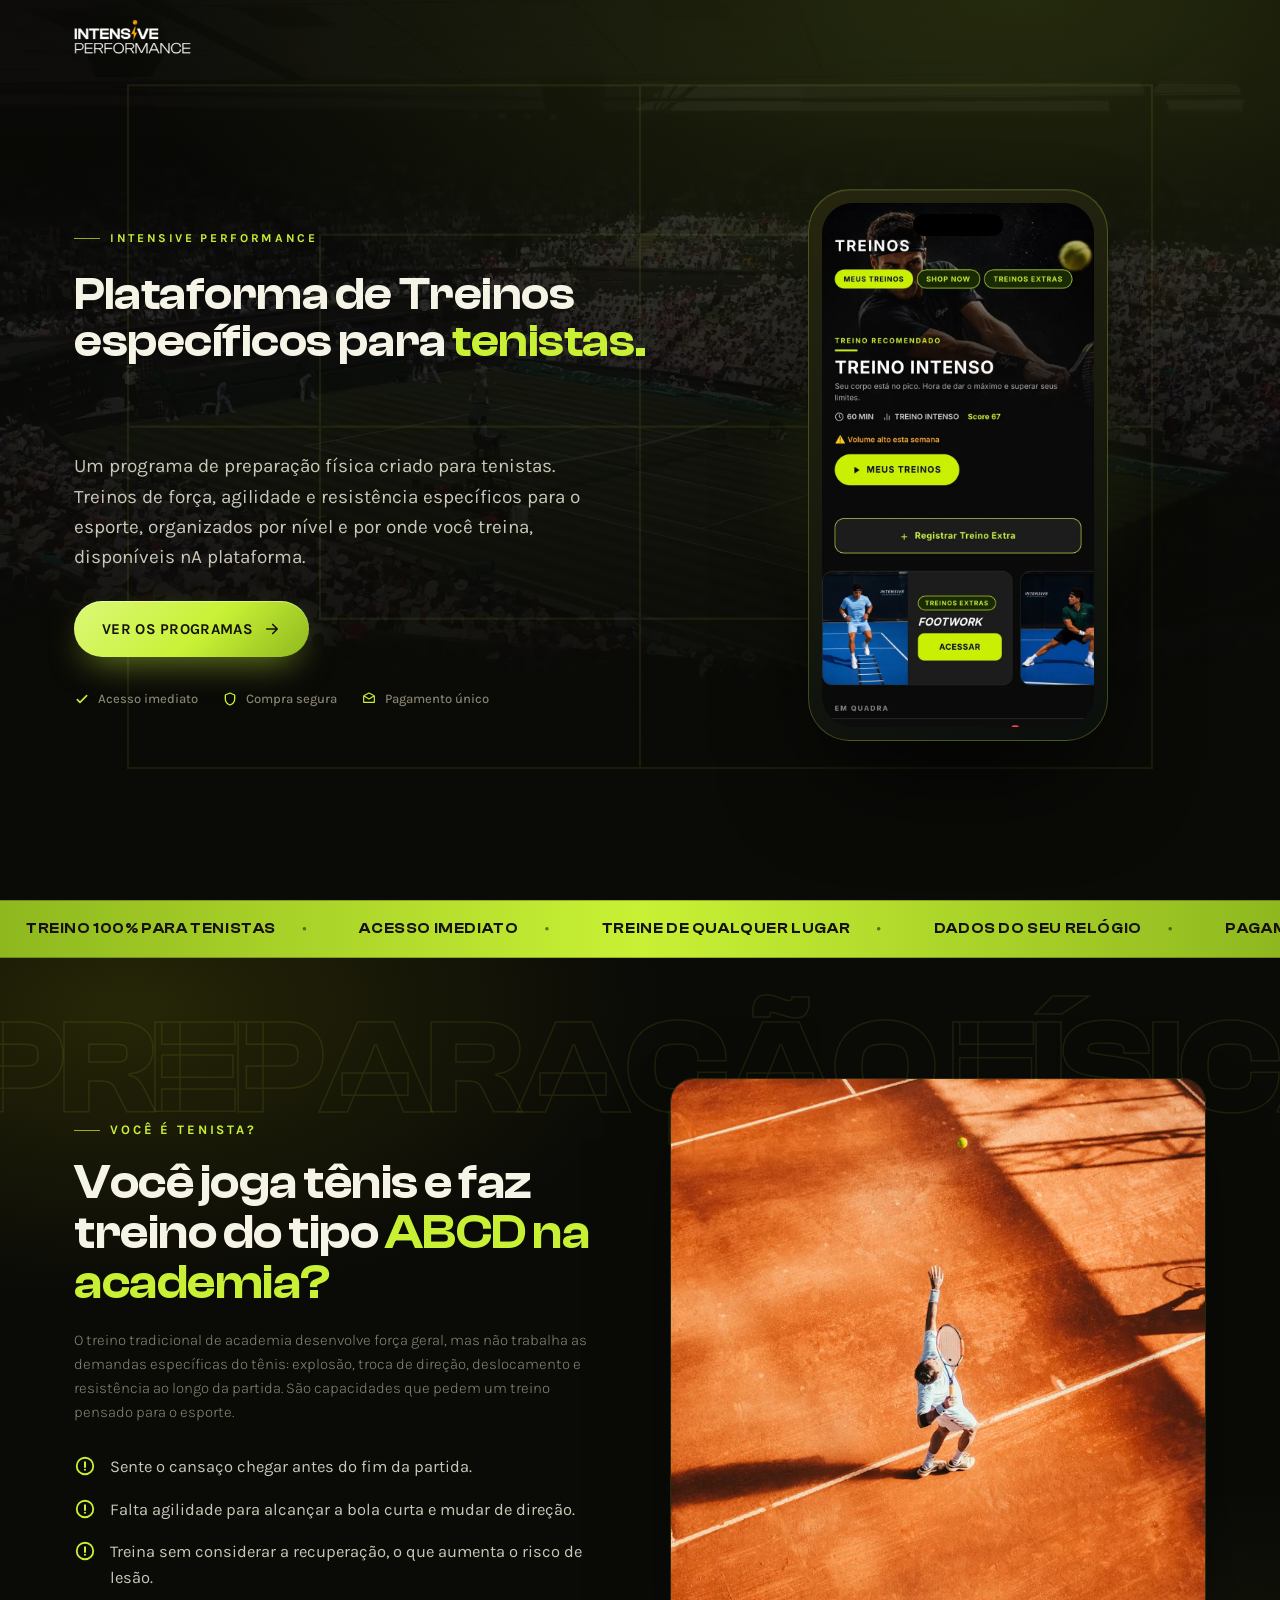
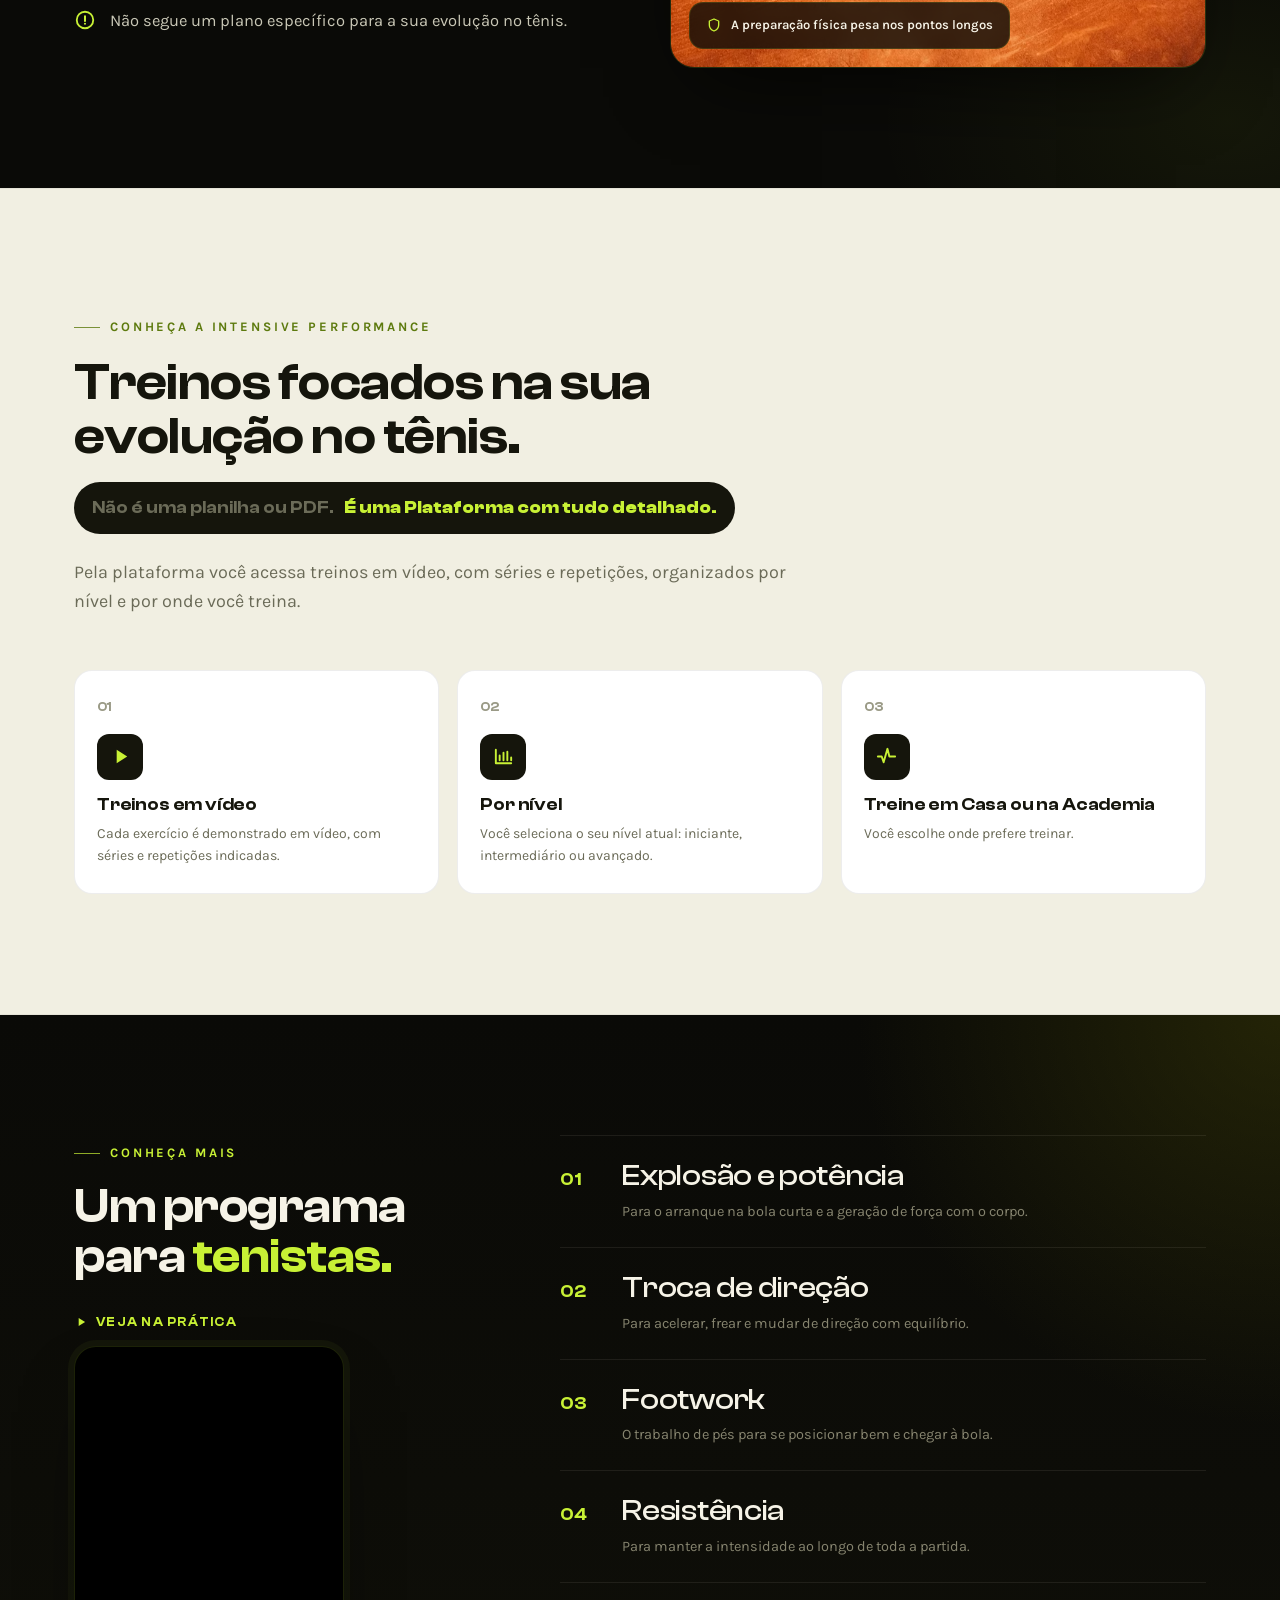
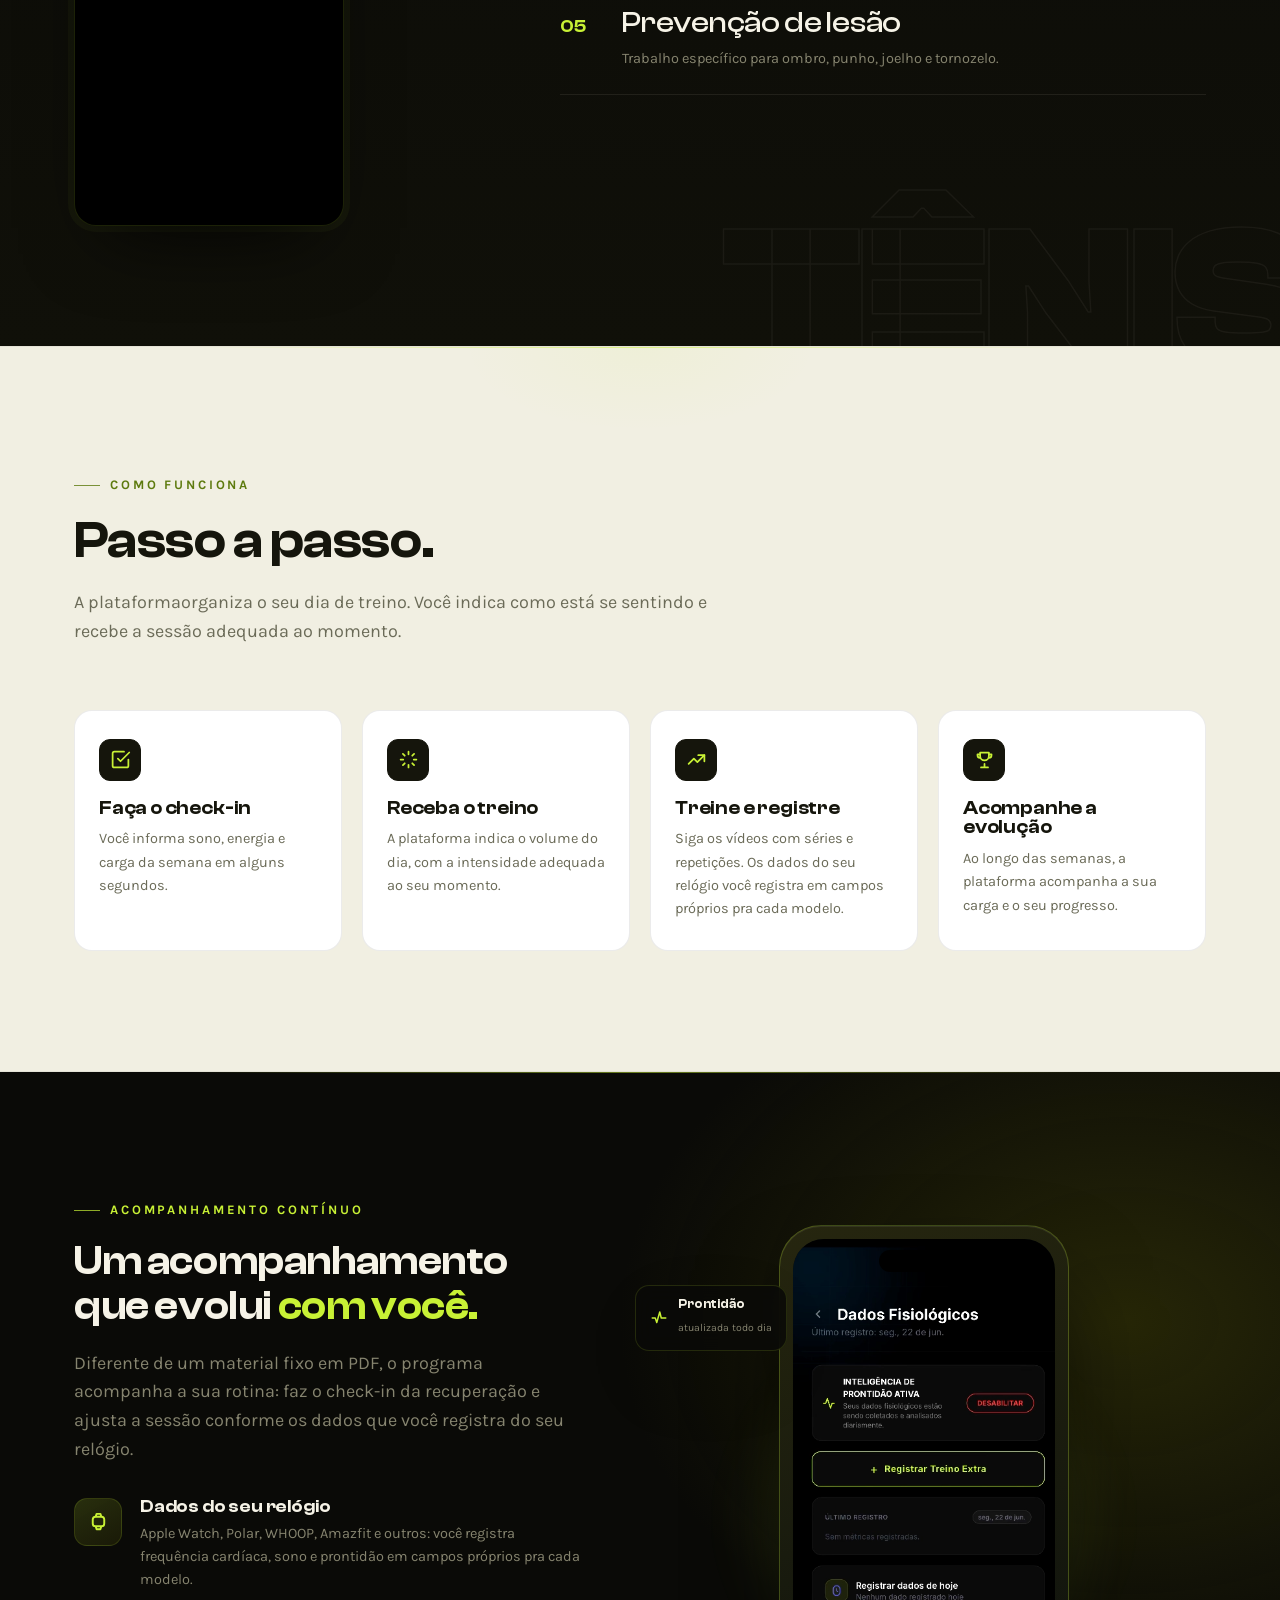
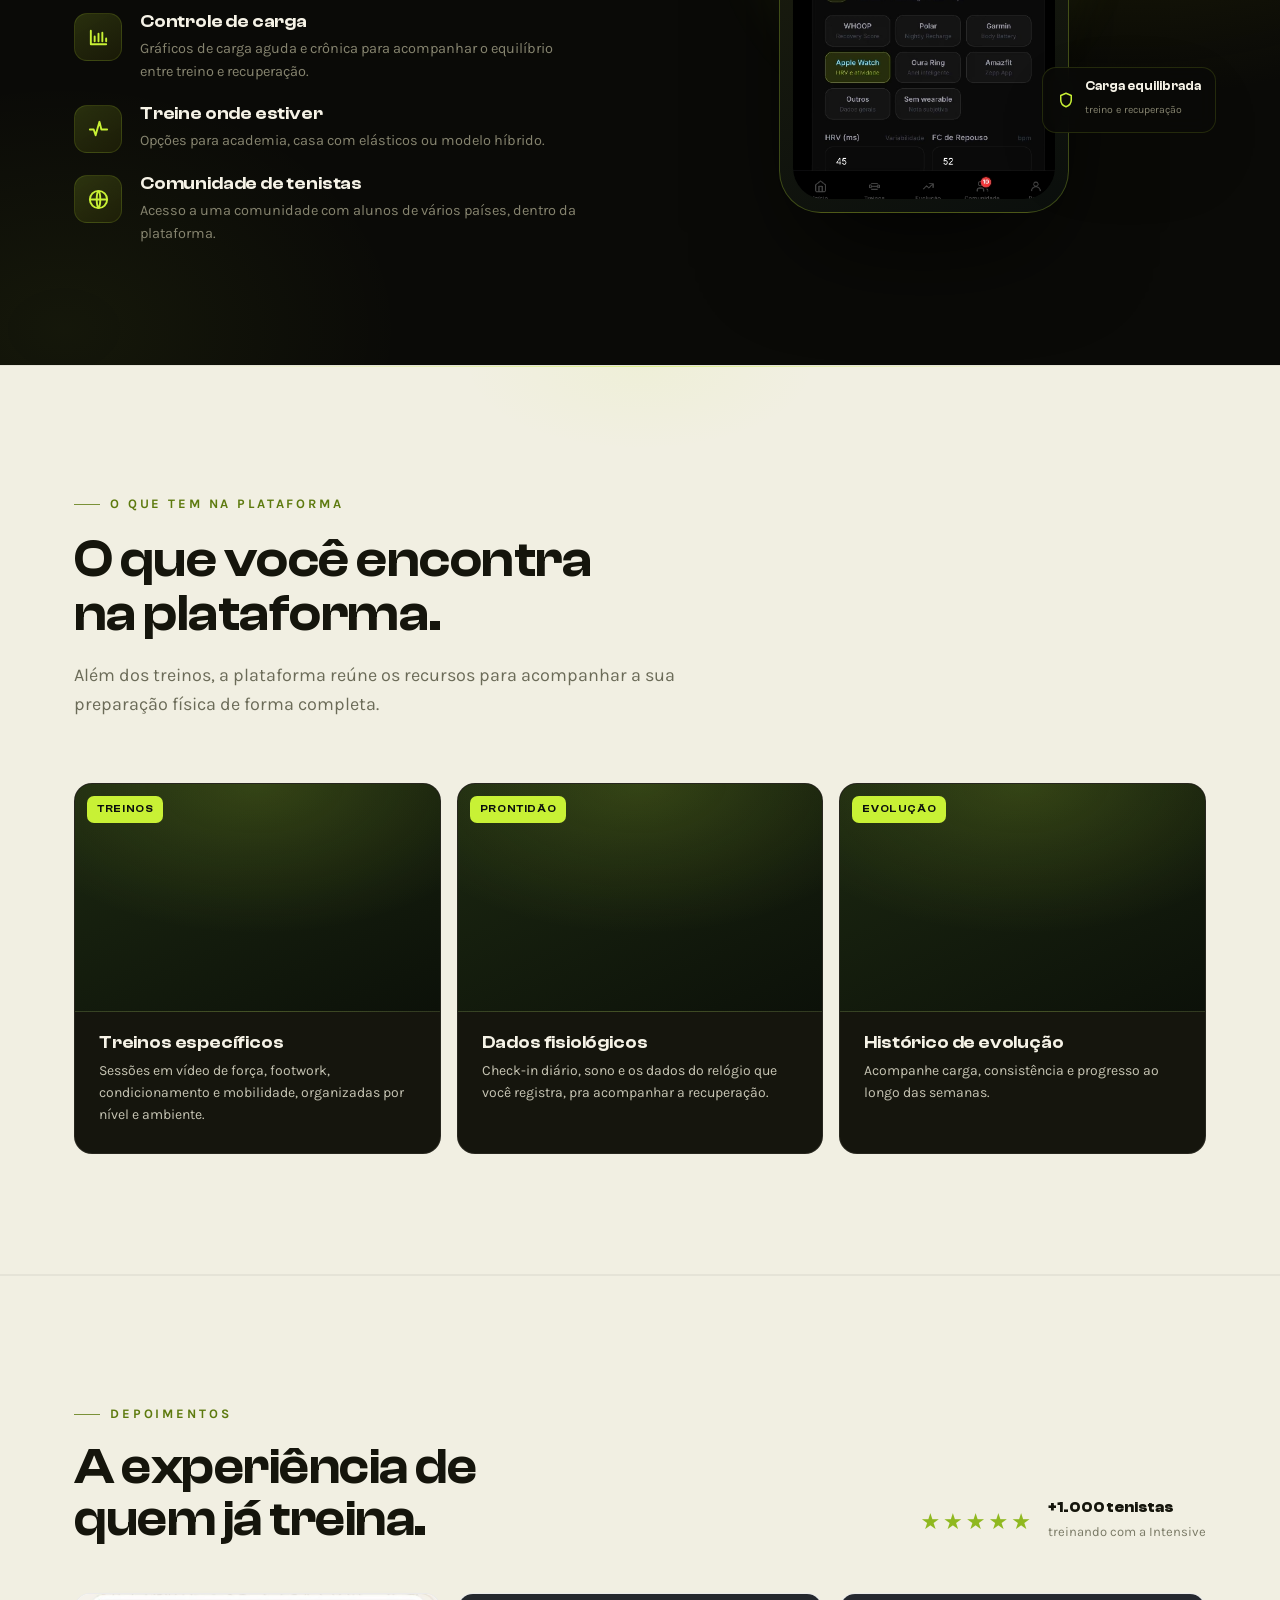
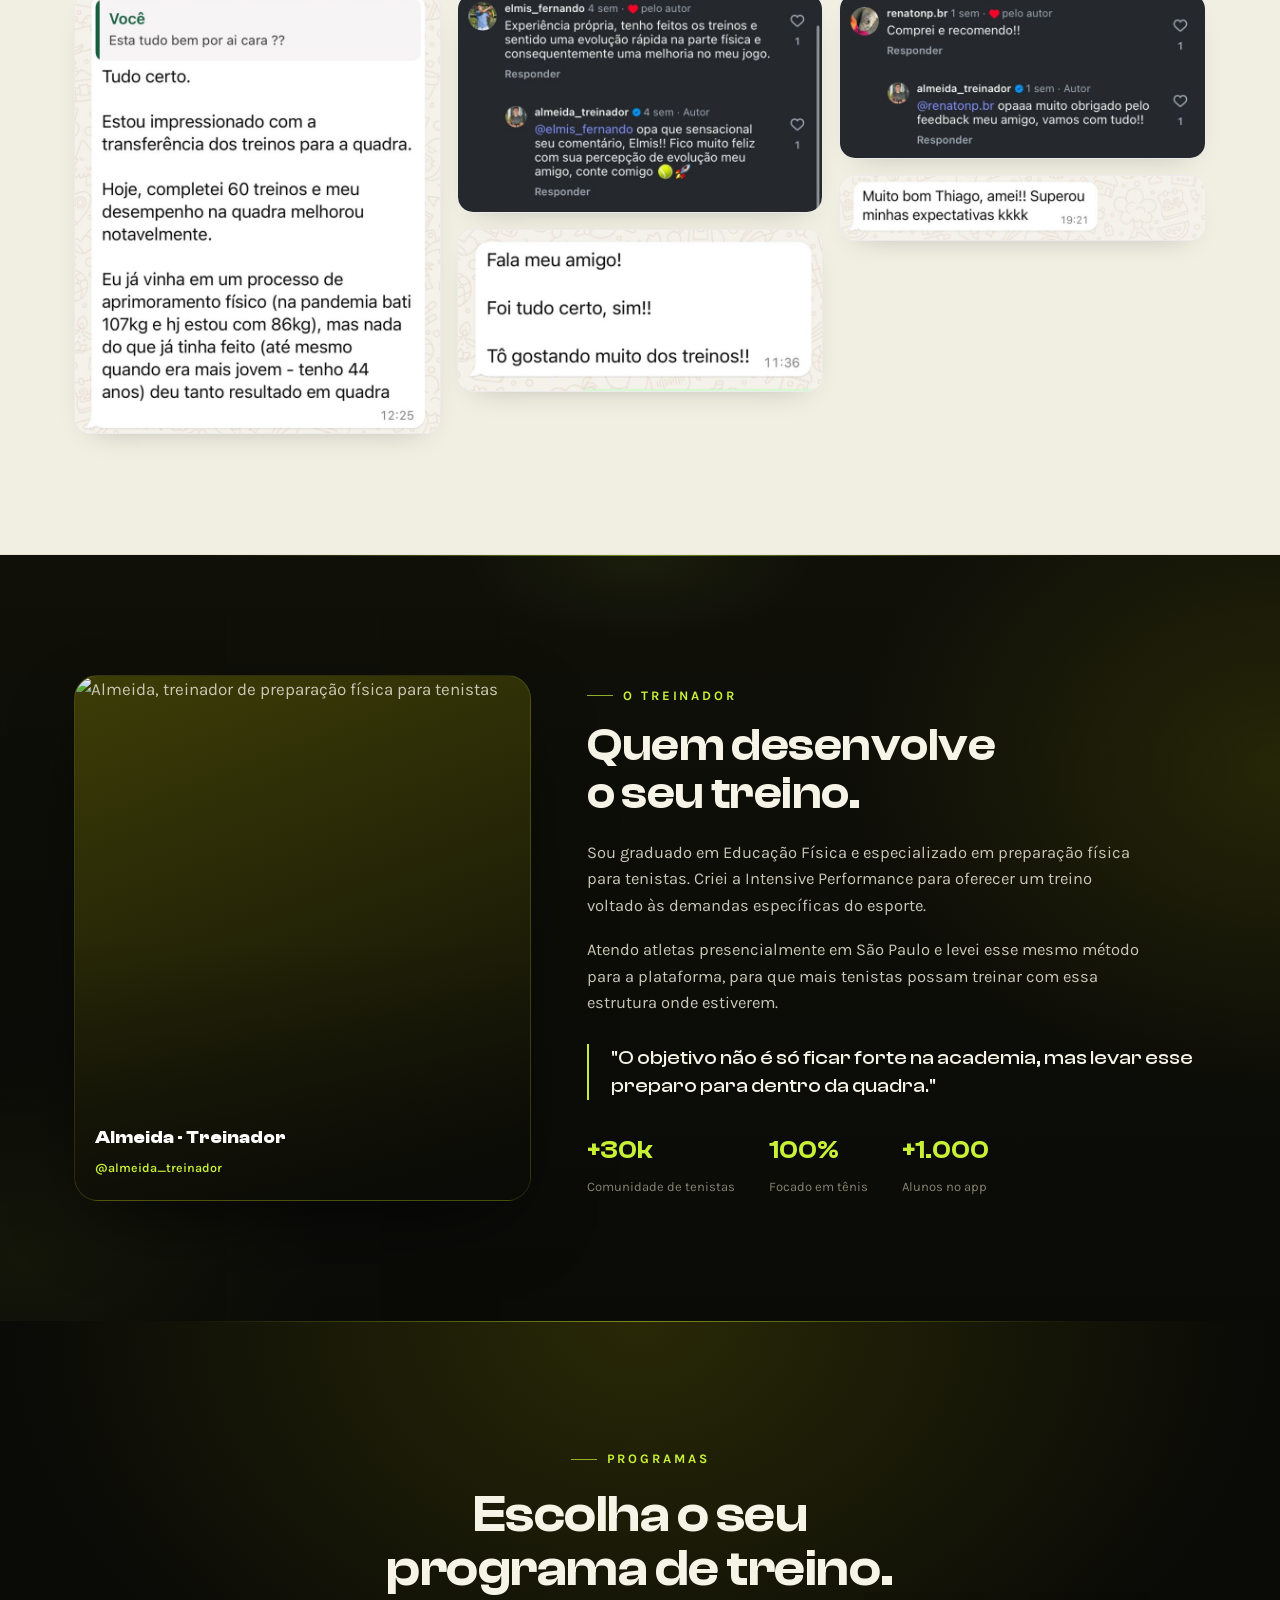
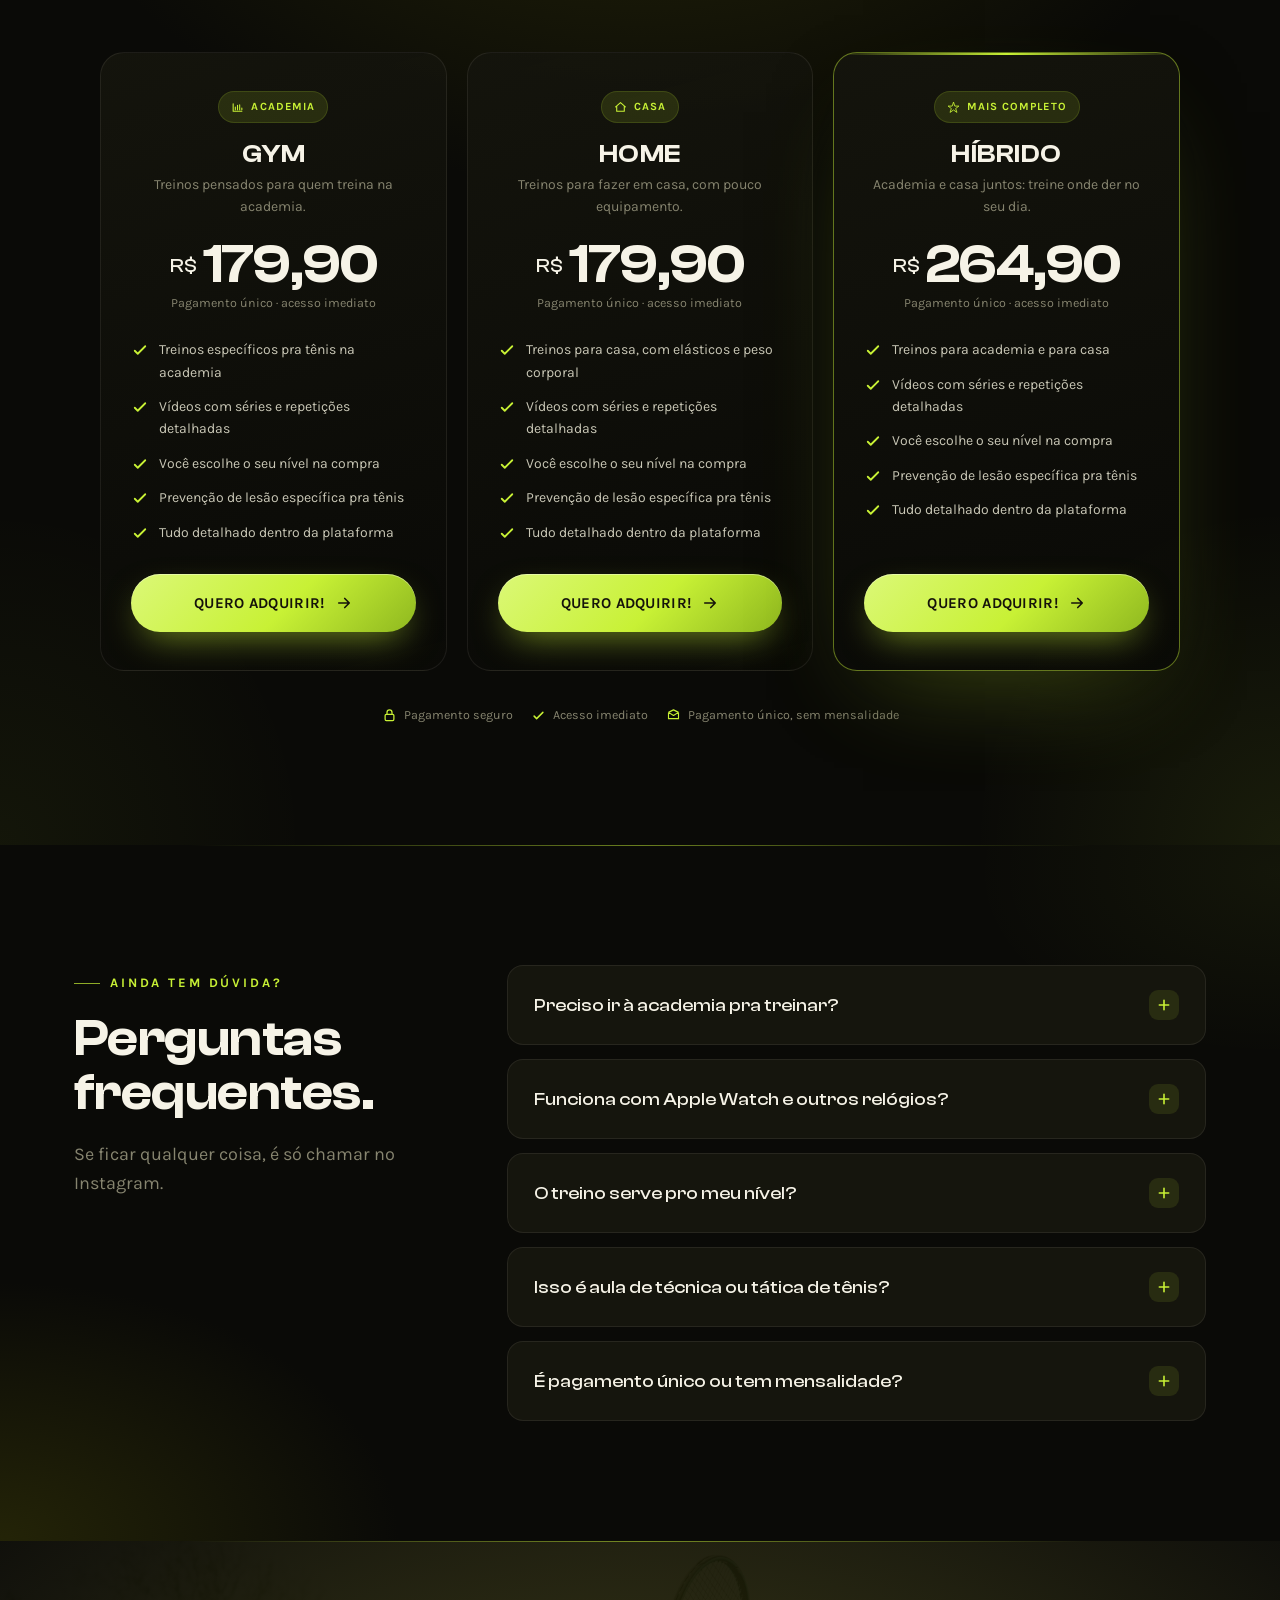
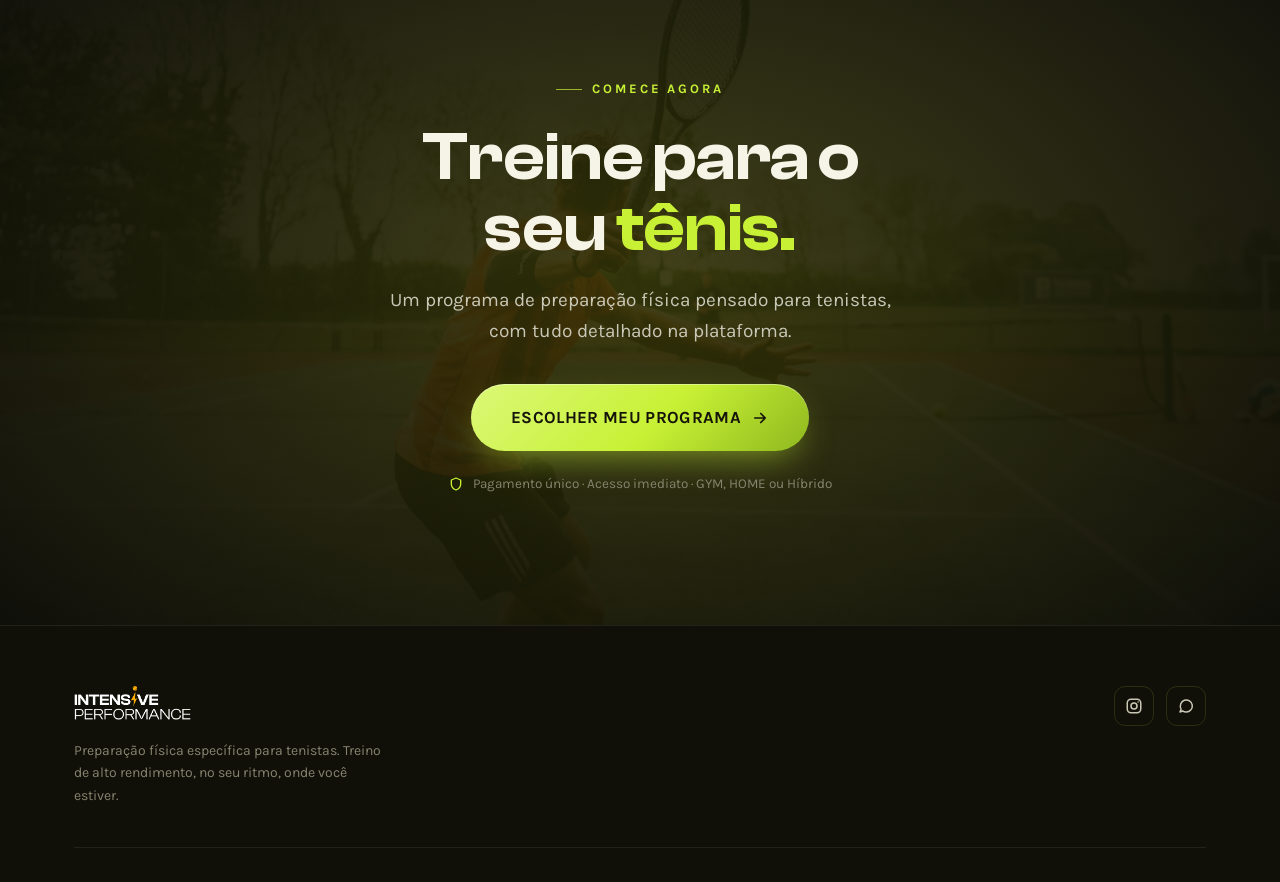
==== commit 345cce4c: "images" ====
--- a/index.html
+++ b/index.html
@@ -4,7 +4,6 @@
 <meta charset="UTF-8" />
 <meta name="viewport" content="width=device-width, initial-scale=1.0" />
 <link rel="icon" href="/images/favicon.png">
-<link rel="stylesheet" href="/fonts.css">
 
 <!-- Meta Pixel Code -->
 <script>
@@ -58,6 +57,10 @@
 <meta property="og:description" content="Treino físico para tenistas: escolha academia, casa ou híbrido e o seu nível. Tudo detalhado nA plataforma, com compra única." />
 <meta property="og:type" content="website" />
 <style>
+
+@font-face{font-family:'Karla';font-weight:200 800;font-display:swap;src:url('/fonts/Karla.woff2') format('woff2')}
+@font-face{font-family:'Clash Display';font-weight:200 700;font-display:swap;src:url('/fonts/ClashDisplay-Variable.woff2') format('woff2')}
+
 /* ============================================================
    TOKENS
 ============================================================ */
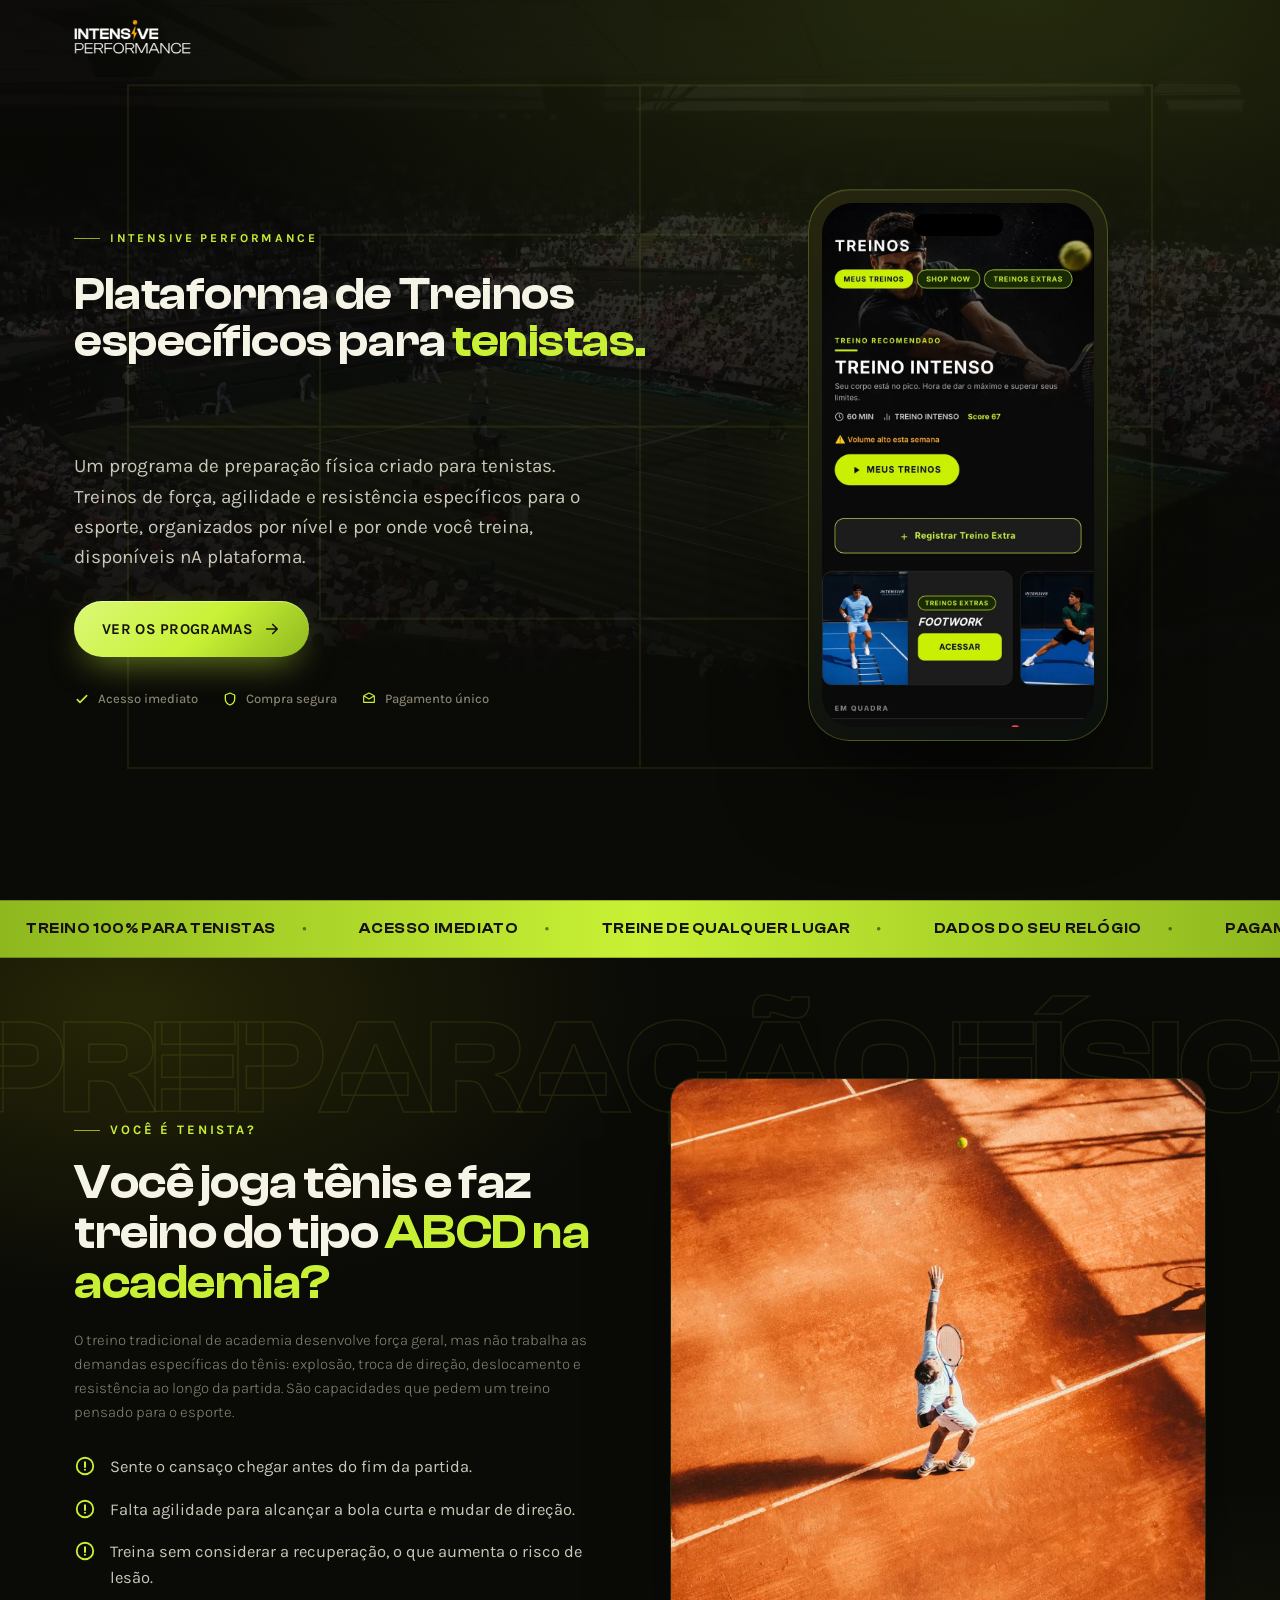
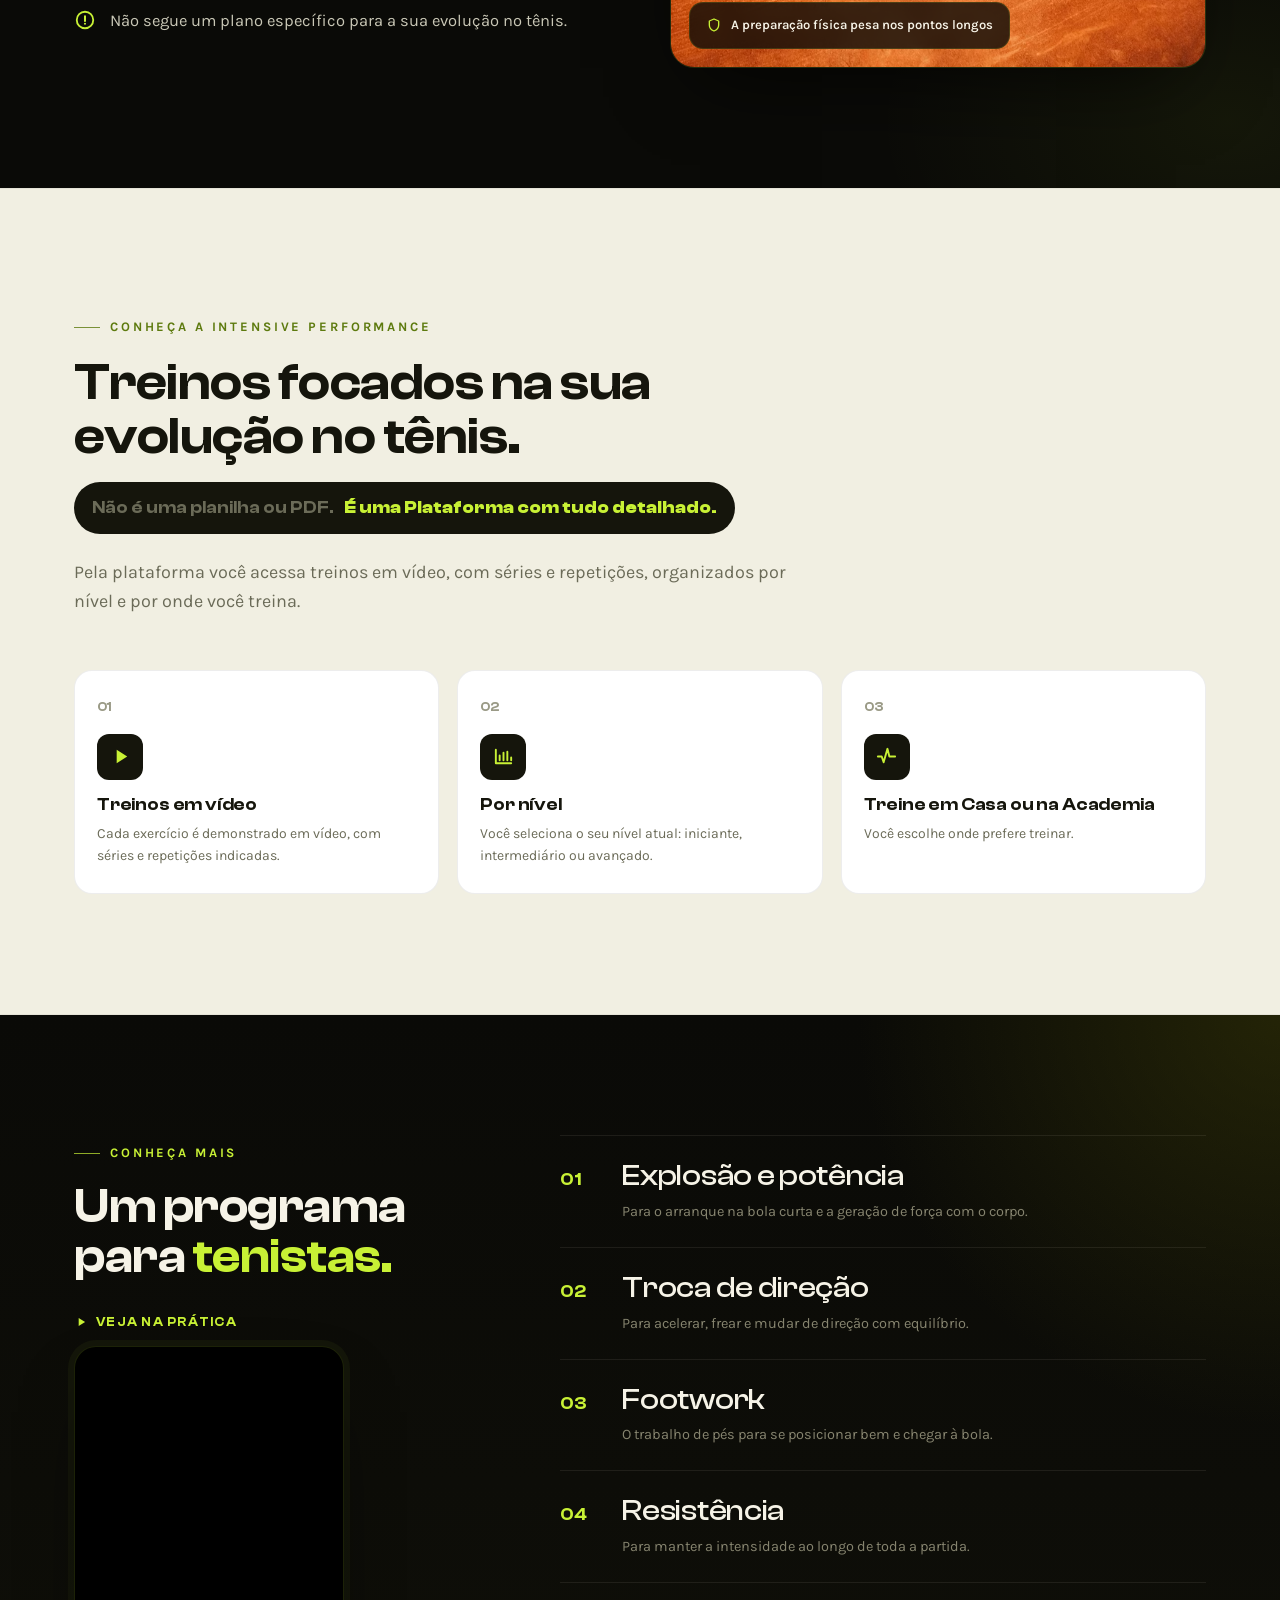
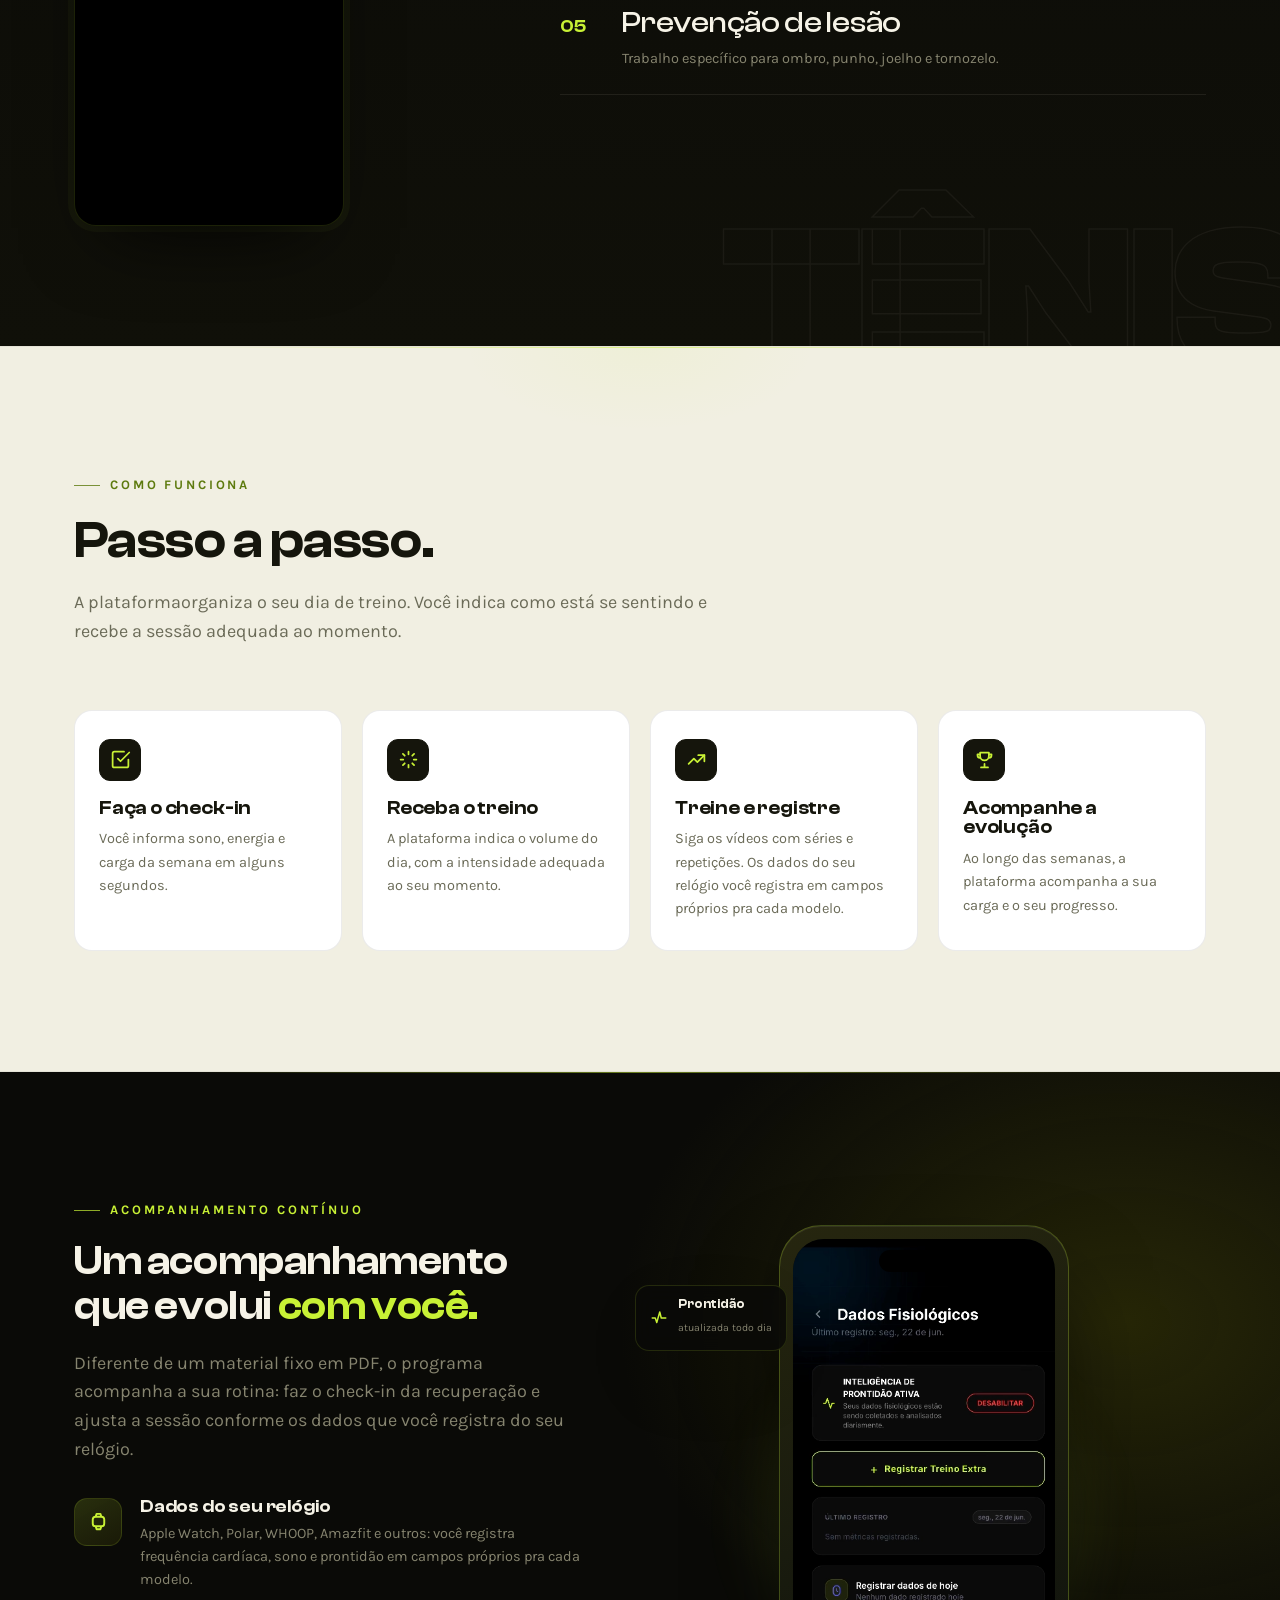
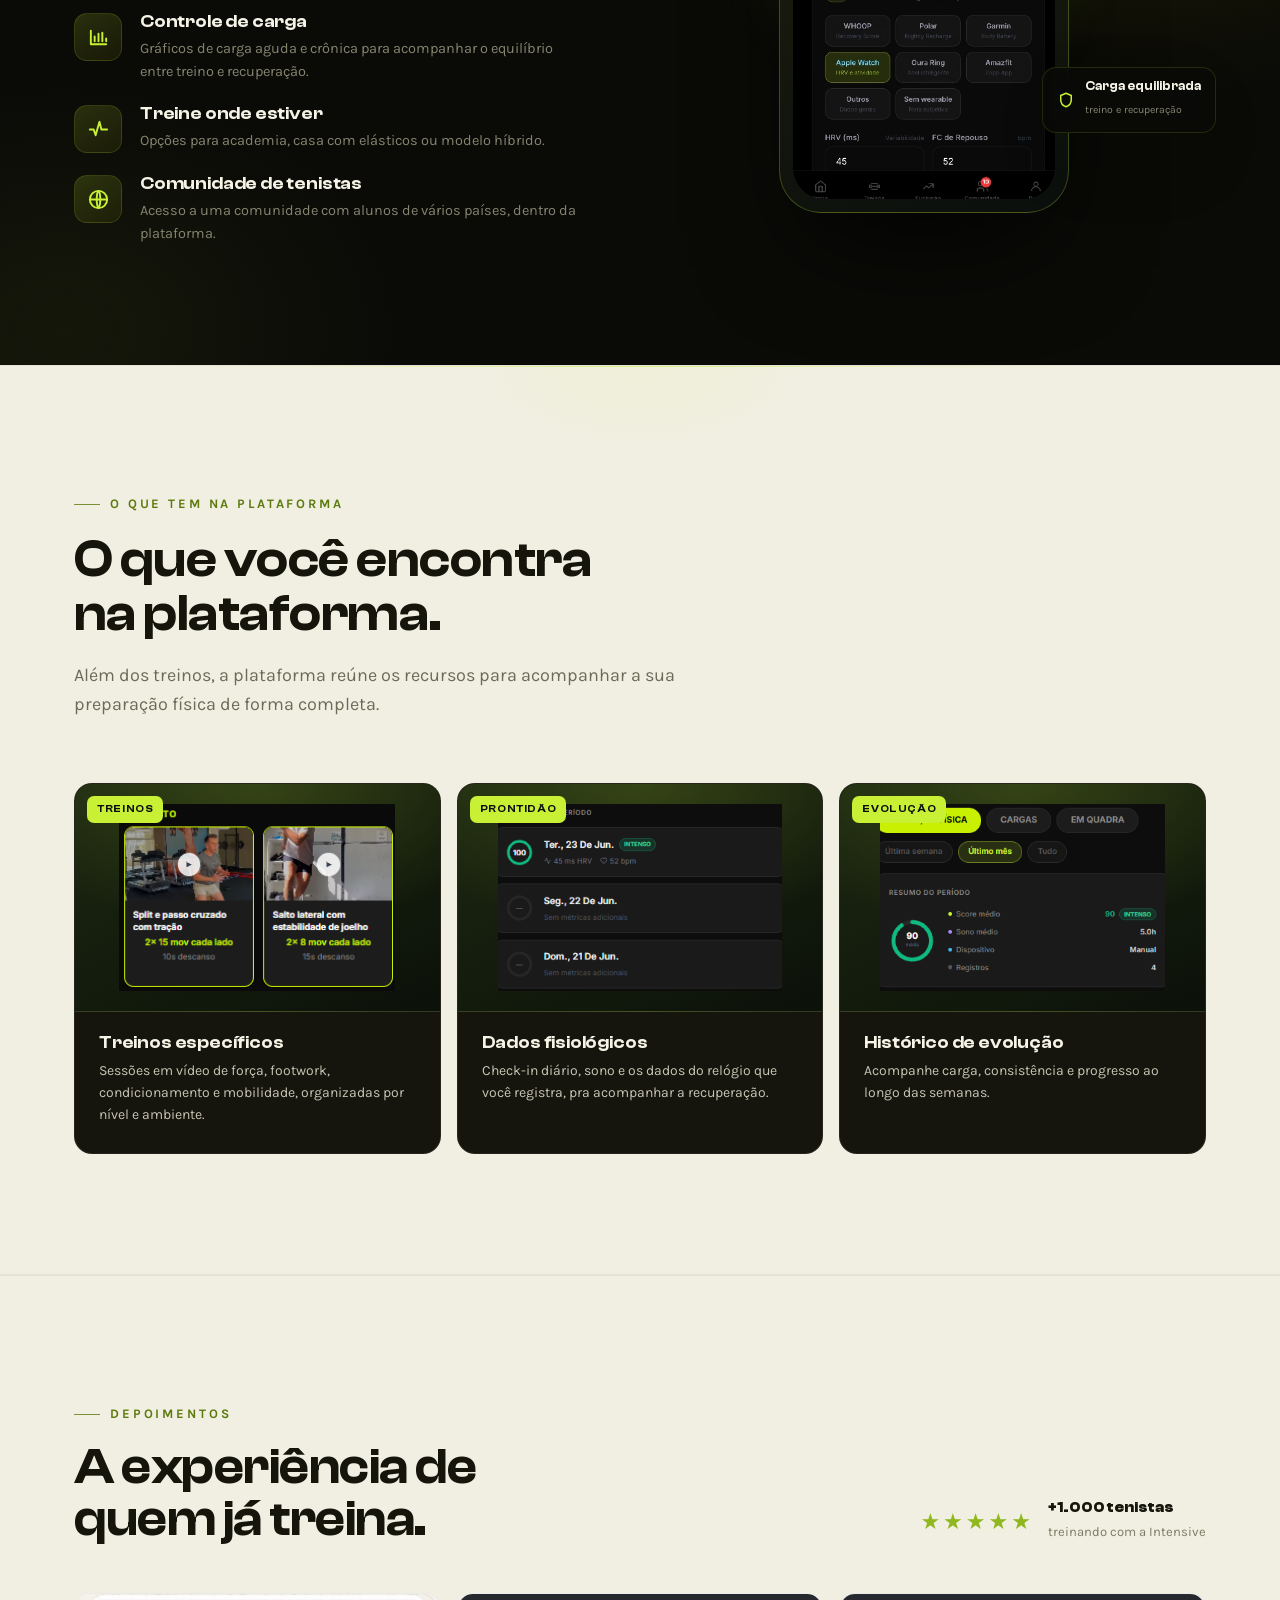
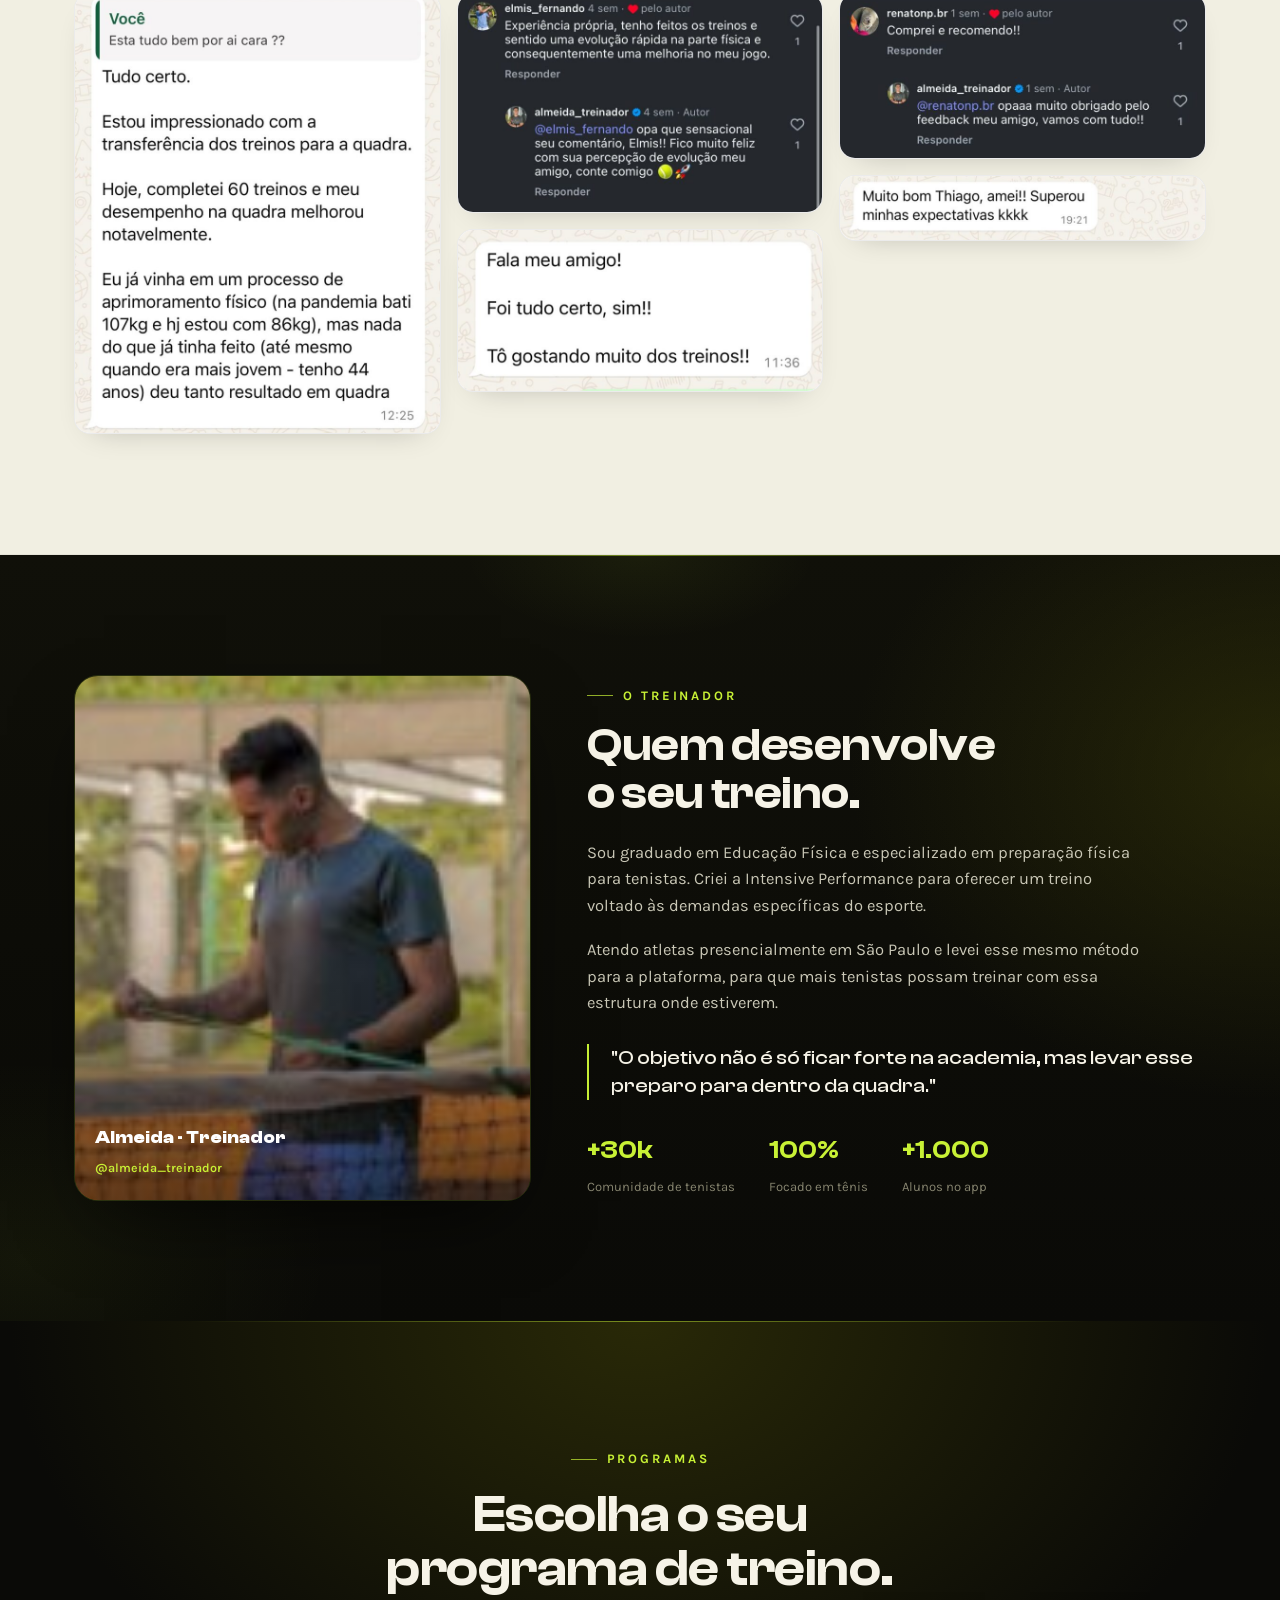
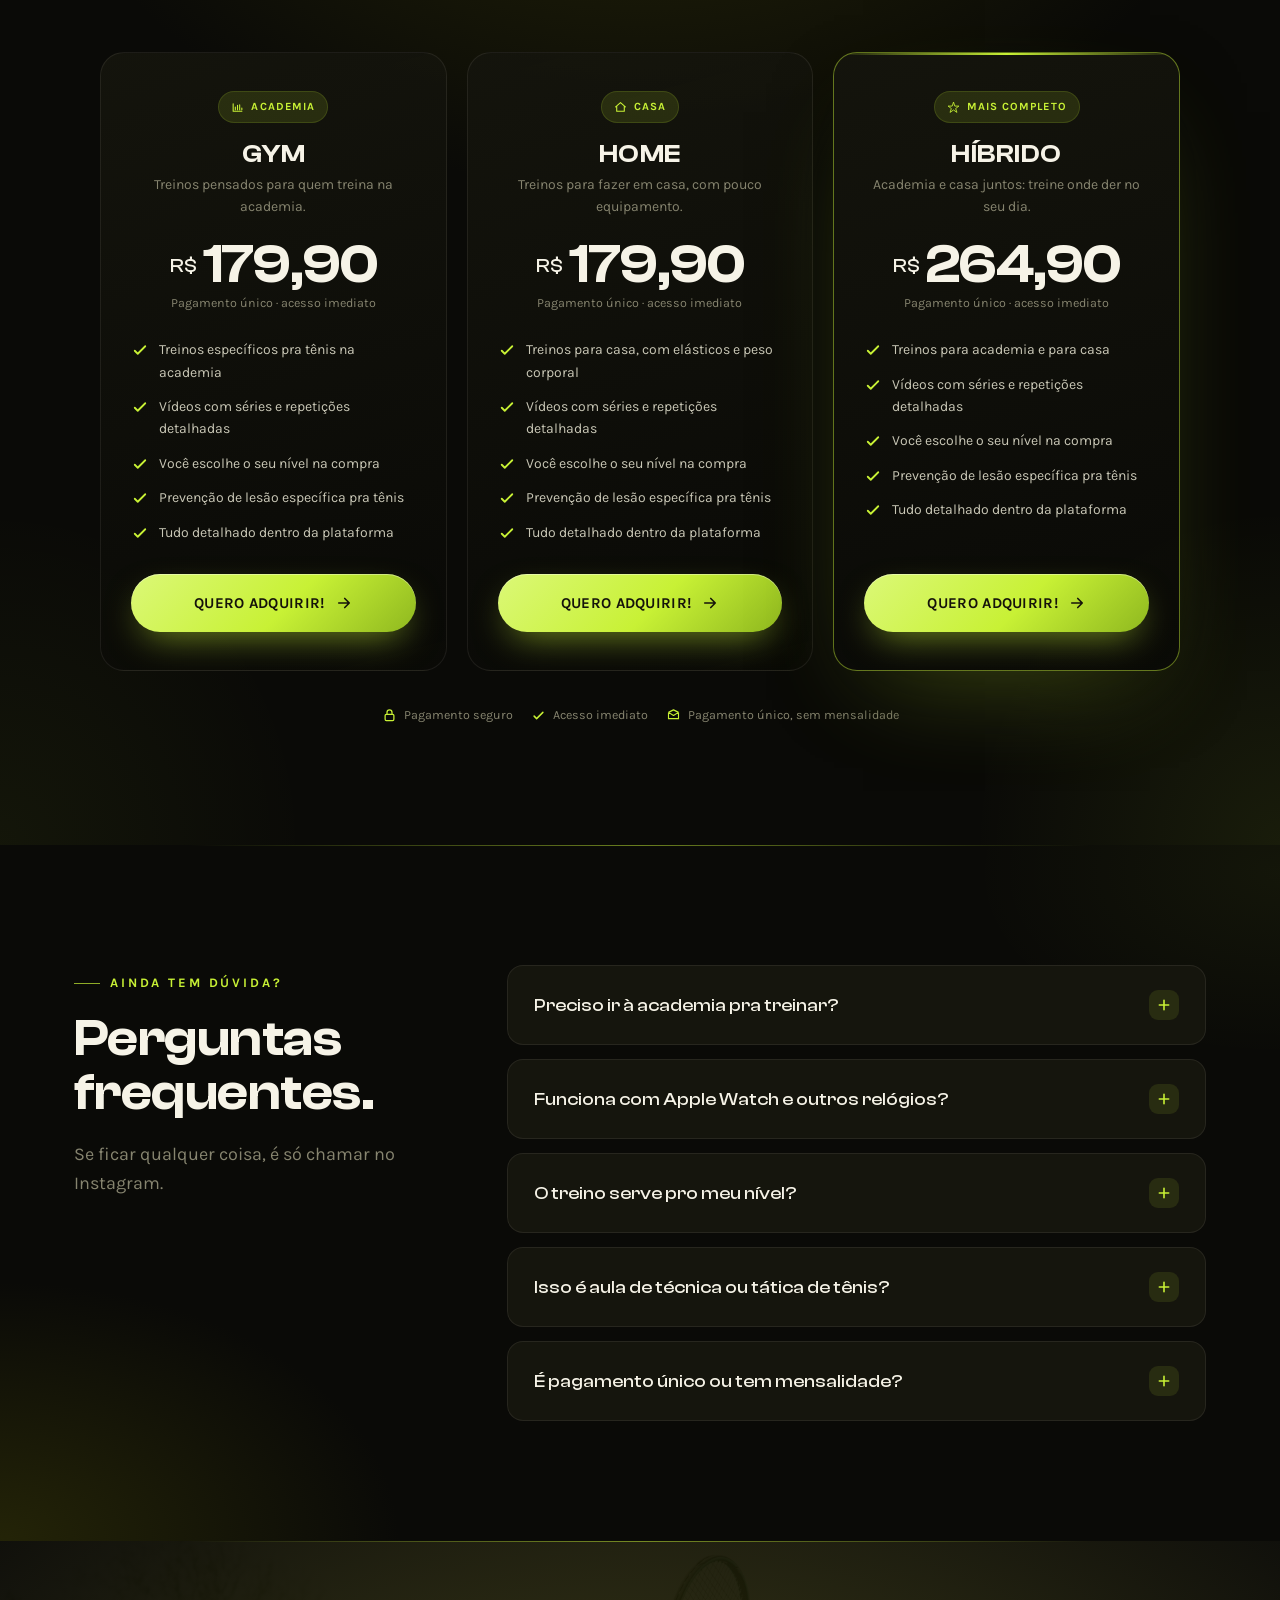
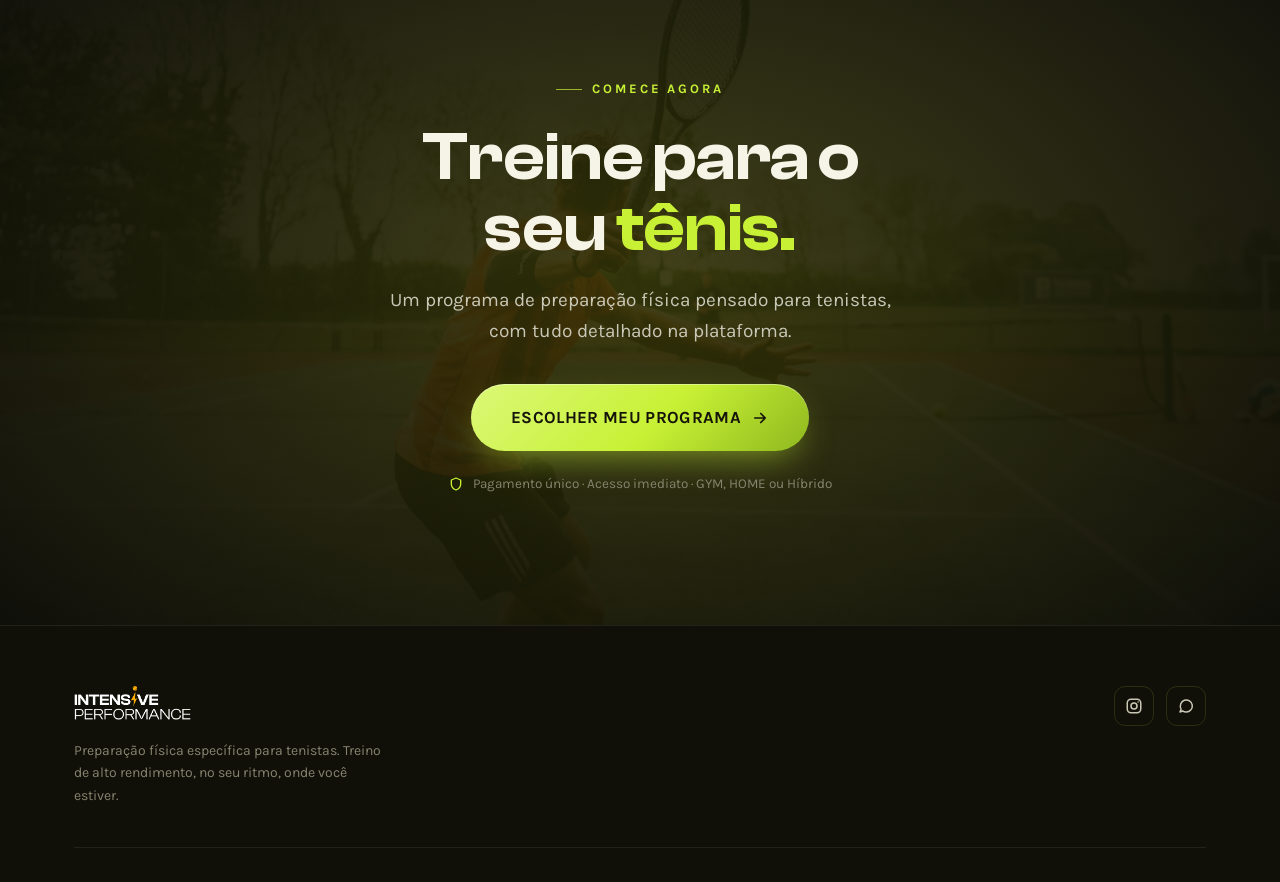
==== commit ccbaea44: "google analytics" ====
--- a/index.html
+++ b/index.html
@@ -748,6 +748,7 @@
   .reveal{opacity:1;transform:none}
 }
 </style>
+<script src="/track.js" defer></script>
 </head>
 <body>
 
@@ -1010,7 +1011,7 @@
       <div class="mod reveal">
         <div class="mod-shot">
           <span class="mtag">Treinos</span>
-          <img src="https://intensiveperformance.com/wp-content/uploads/2026/06/treinos.png" alt="Treinos específicos no app" loading="lazy" onerror="this.remove()">
+          <img src="images/treinos.png" alt="Treinos específicos no app" loading="lazy" onerror="this.remove()">
         </div>
         <div class="mod-body">
           <h3>Treinos específicos</h3>
@@ -1020,7 +1021,7 @@
       <div class="mod reveal">
         <div class="mod-shot">
           <span class="mtag">Prontidão</span>
-          <img src="https://intensiveperformance.com/wp-content/uploads/2026/06/dados-fisiologicos.png" alt="Dados fisiológicos no app" loading="lazy" onerror="this.remove()">
+          <img src="images/dados-fisiologicos.png" alt="Dados fisiológicos no app" loading="lazy" onerror="this.remove()">
         </div>
         <div class="mod-body">
           <h3>Dados fisiológicos</h3>
@@ -1030,7 +1031,7 @@
       <div class="mod reveal">
         <div class="mod-shot">
           <span class="mtag">Evolução</span>
-          <img src="https://intensiveperformance.com/wp-content/uploads/2026/06/evolucao-fisica.png" alt="Histórico de evolução no app" loading="lazy" onerror="this.remove()">
+          <img src="images/evolucao-fisica.png" alt="Histórico de evolução no app" loading="lazy" onerror="this.remove()">
         </div>
         <div class="mod-body">
           <h3>Histórico de evolução</h3>
@@ -1071,7 +1072,7 @@
   <div class="wrap auth-grid">
     <div class="auth-photo reveal">
       <!-- Foto do treinador -->
-      <img src="https://intensiveperformance.com/wp-content/uploads/2025/05/91DE87B6-CA69-4D54-B39B-E584F704F844_L0_001-16_04_2025-15_04_27-Copia.jpg" alt="Almeida, treinador de preparação física para tenistas" style="object-position:center 22%" onerror="this.parentElement.style.background='linear-gradient(160deg,#3D3D07,#0A0A07)'">
+      <img src="images/foto-almeida.jpg" alt="Almeida, treinador de preparação física para tenistas" style="object-position:center 22%" onerror="this.parentElement.style.background='linear-gradient(160deg,#3D3D07,#0A0A07)'">
       <div class="cred">
         <b>Almeida · Treinador</b>
         <span>@almeida_treinador</span>
@@ -1209,7 +1210,7 @@
       </div>
       <div class="faq-item">
         <button class="faq-q">É pagamento único ou tem mensalidade?<span class="ic"><svg viewBox="0 0 24 24" fill="none"><path d="M12 5v14M5 12h14" stroke="currentColor" stroke-width="2.4" stroke-linecap="round"/></svg></span></button>
-        <div class="faq-a"><p>É pagamento único, sem mensalidade. Você compra o programa uma vez e o acesso fica liberado no app. A liberação é na hora da confirmação do pagamento.</p></div>
+        <div class="faq-a"><p>É pagamento único, sem mensalidade. Você compra o programa uma vez e o acesso fica liberado por um ano no app. A liberação é na hora da confirmação do pagamento.</p></div>
       </div>
     </div>
   </div>
